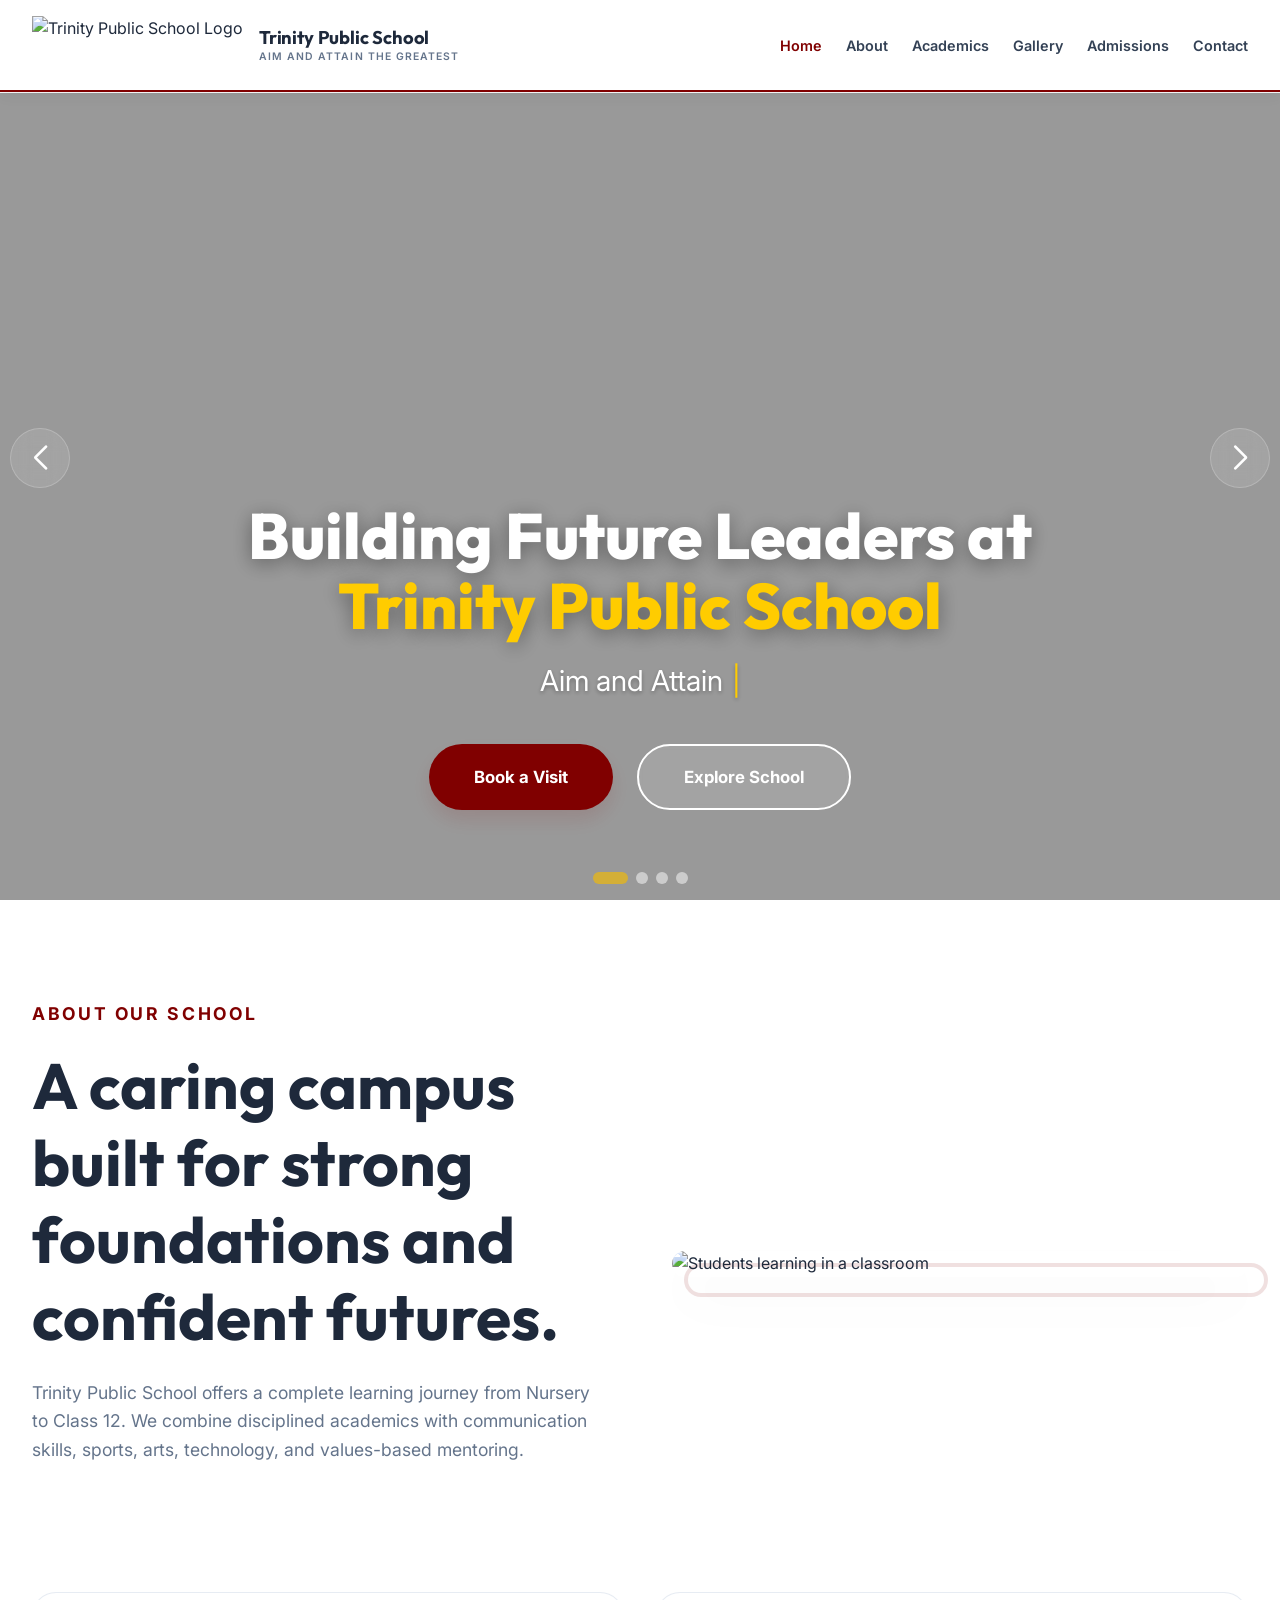
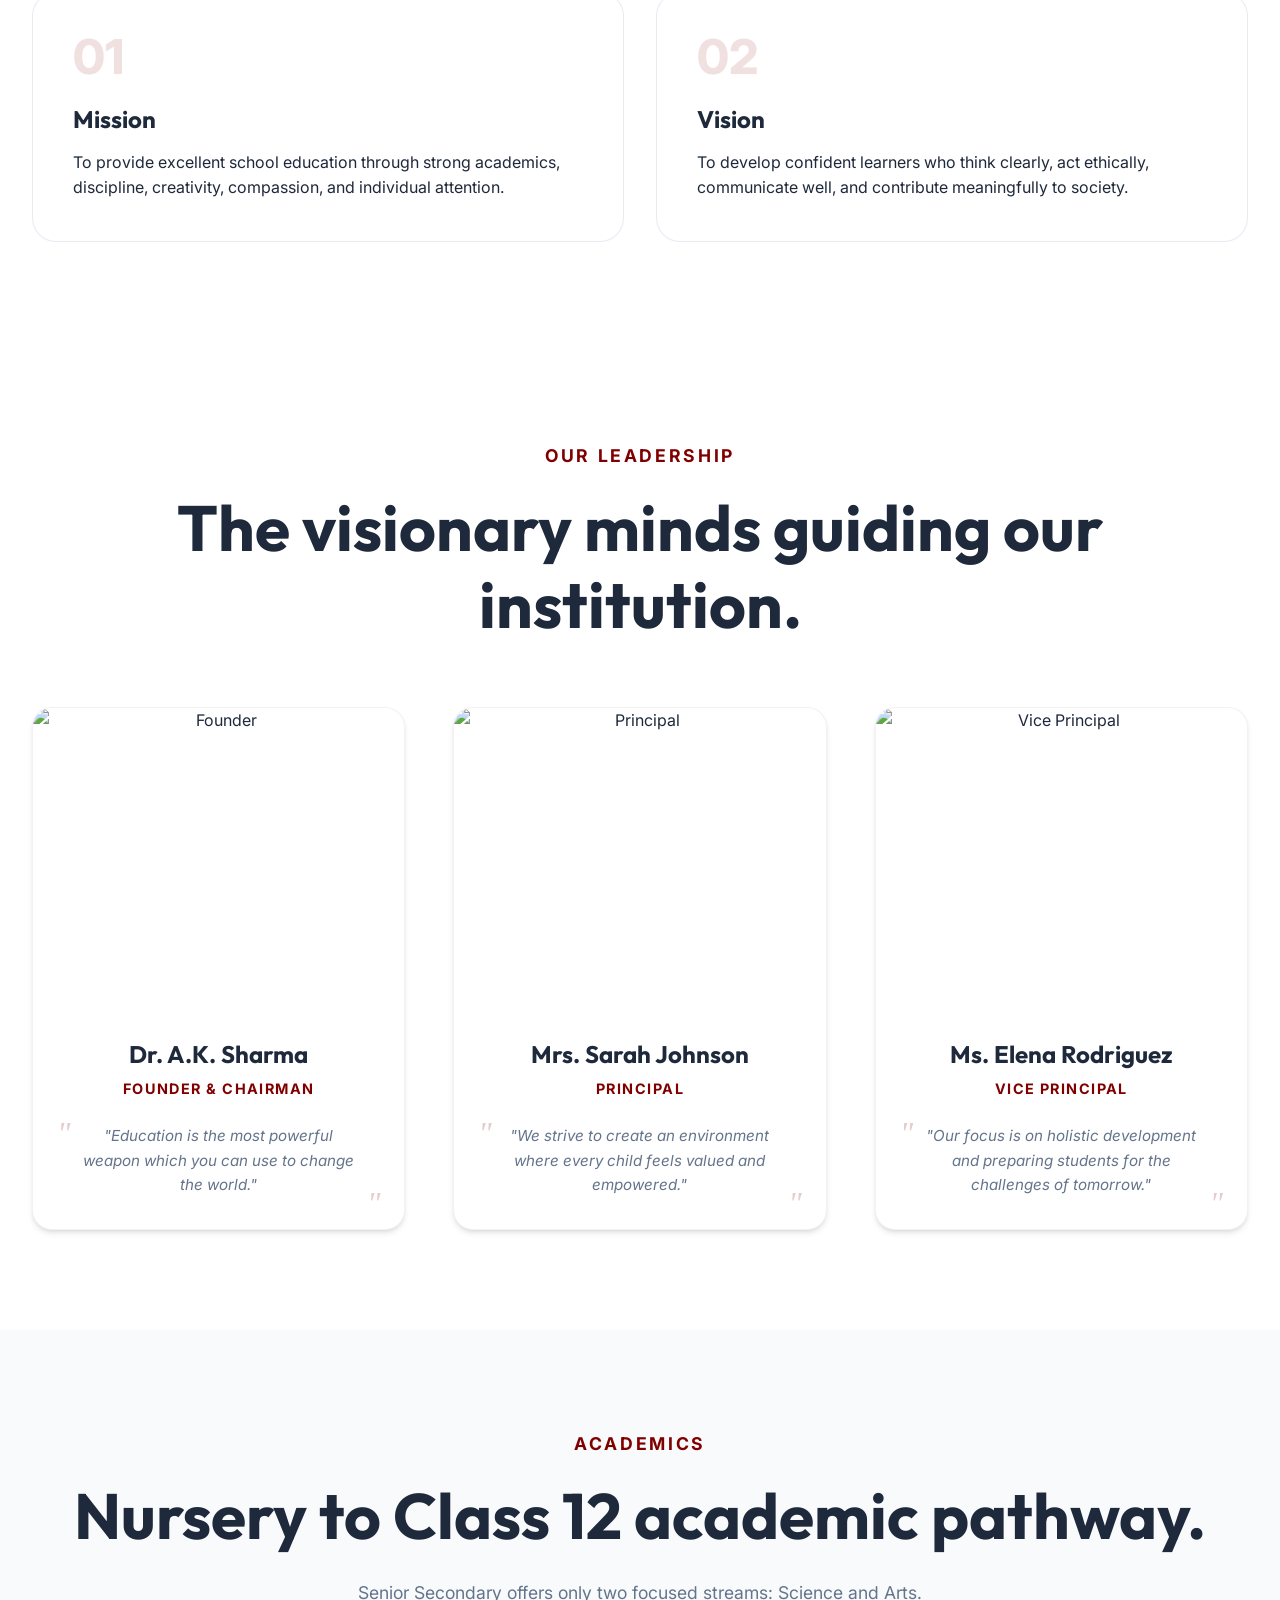
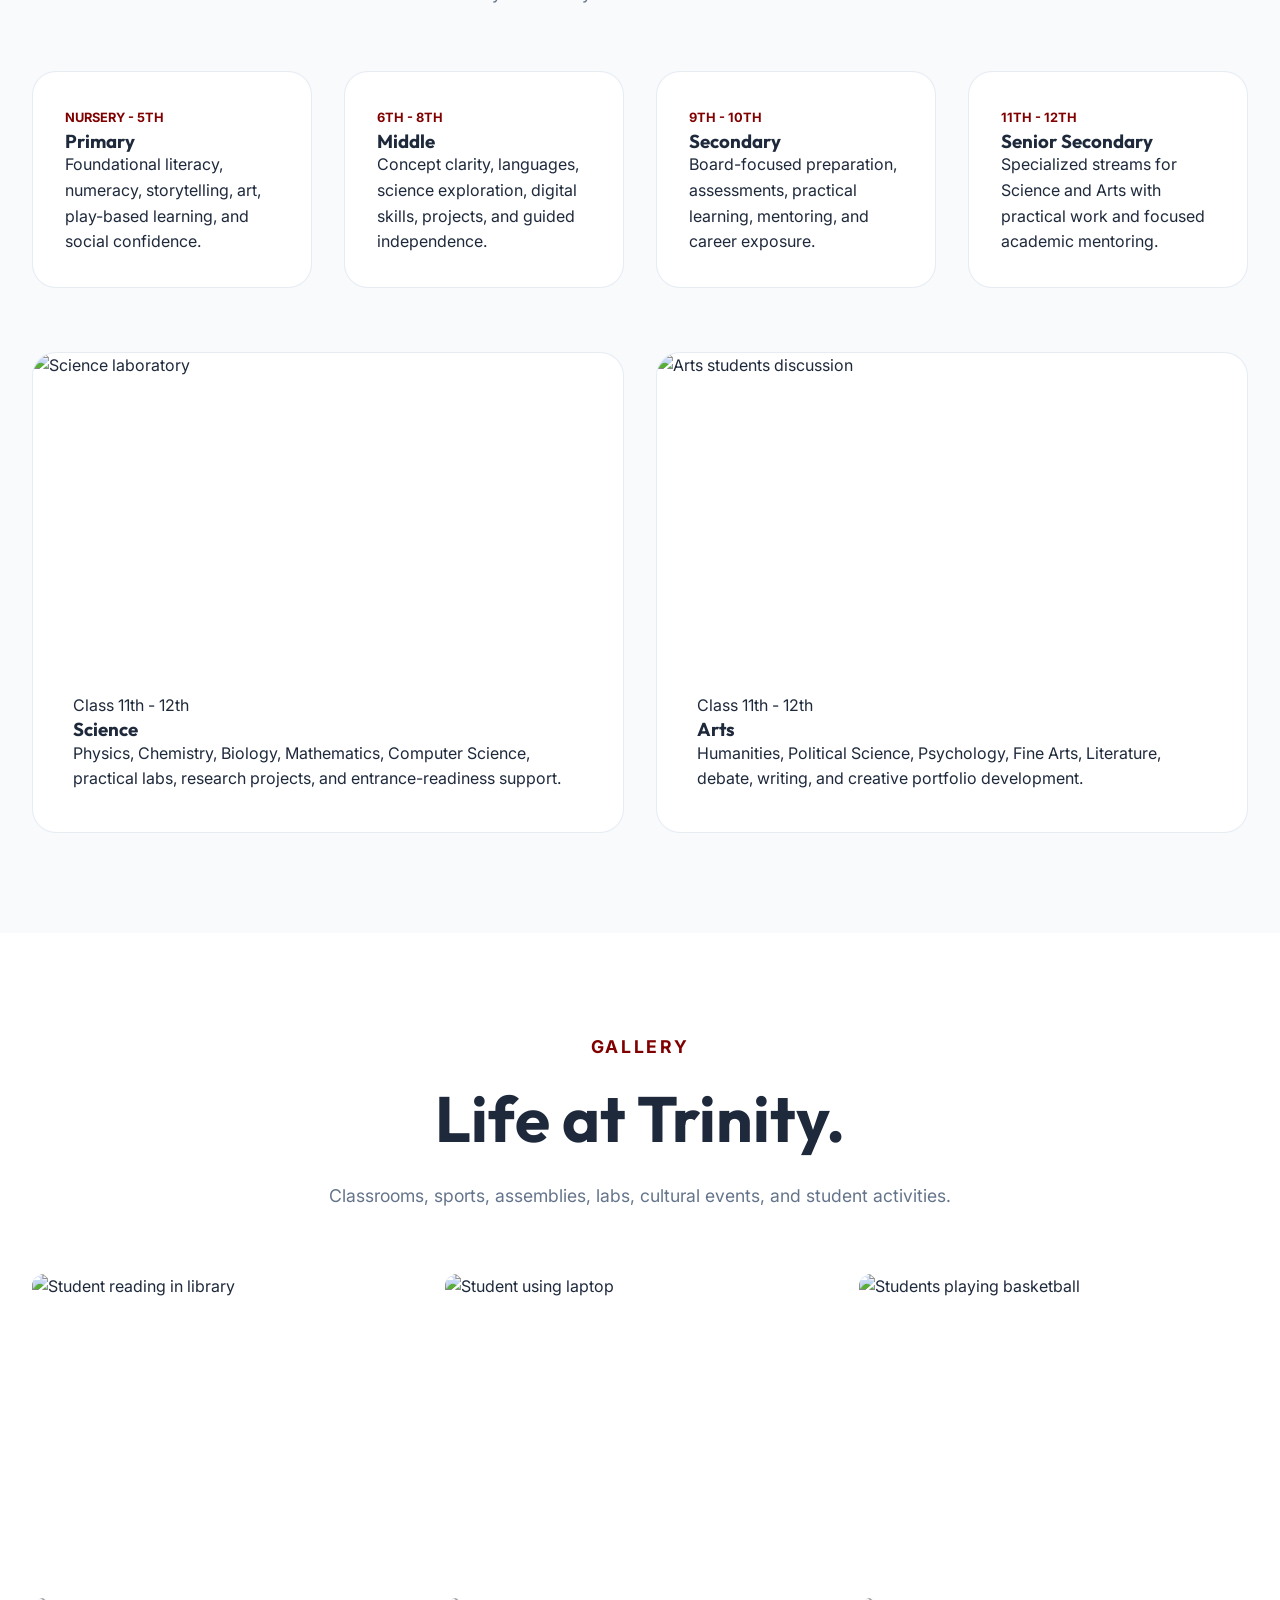
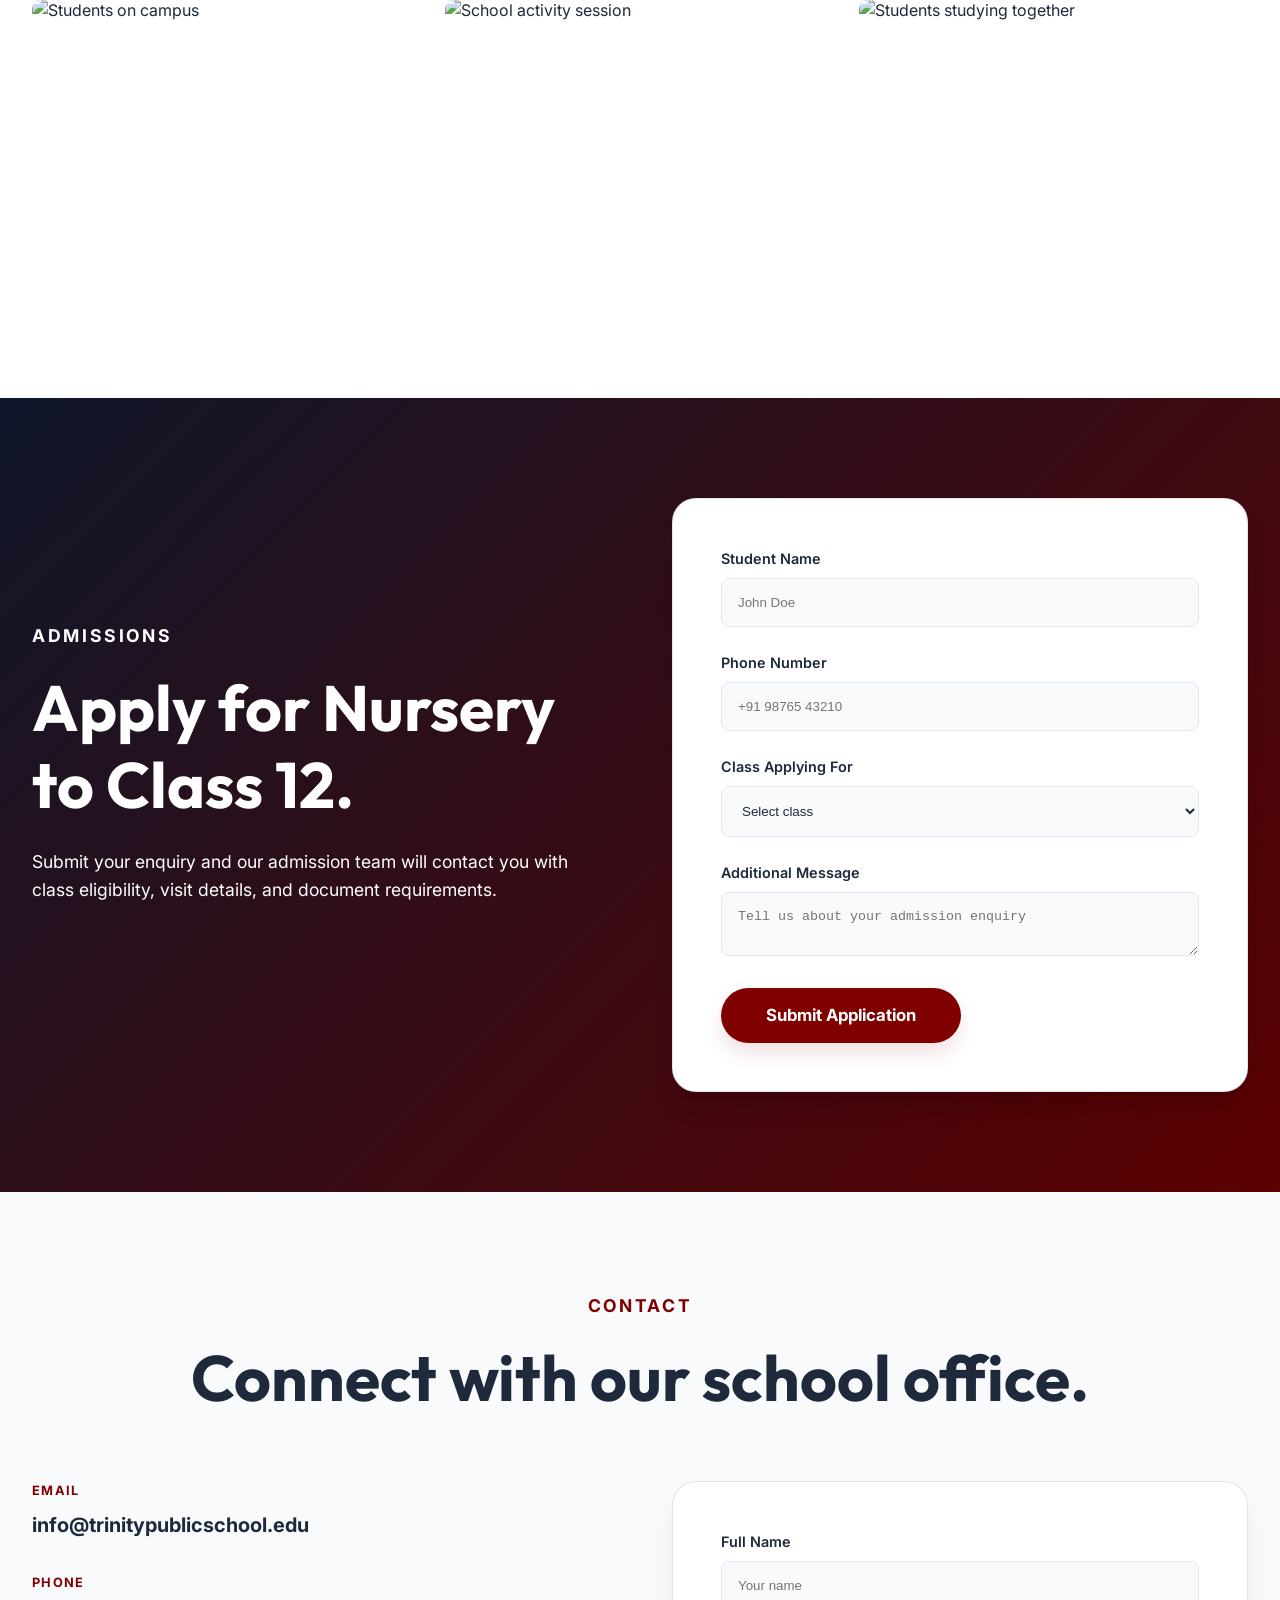
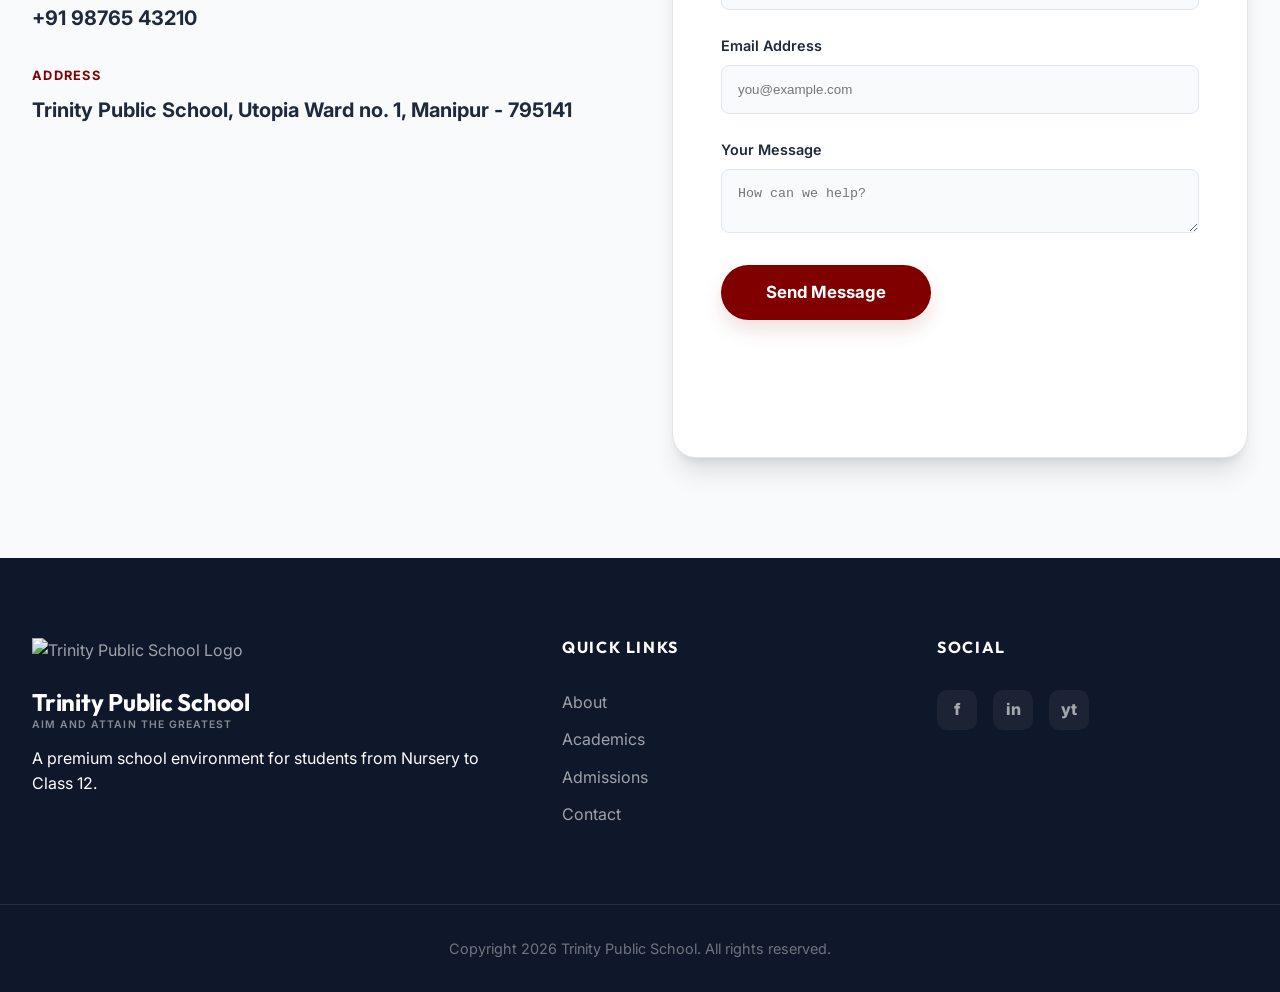
==== index.html @ 497b516a "Add files via upload" ====
<!DOCTYPE html>
<html lang="en">

<head>
  <meta charset="UTF-8" />
  <meta name="viewport" content="width=device-width, initial-scale=1.0" />
  <title>Trinity Public School | Aim and Attain The Greatest </title>
  <meta name="description"
    content="Trinity Public School offers classes from Nursery to Class 12 with Science and Arts streams." />
  <link rel="preconnect" href="https://fonts.googleapis.com" />
  <link rel="preconnect" href="https://fonts.gstatic.com" crossorigin />
  <link
    href="https://fonts.googleapis.com/css2?family=Outfit:wght@300;400;500;600;700;800;900&family=Inter:wght@300;400;500;600;700&display=swap"
    rel="stylesheet" />
  <link rel="stylesheet" href="https://cdn.jsdelivr.net/npm/swiper@11/swiper-bundle.min.css" />
  <link rel="stylesheet" href="style.css" />
</head>

<body>
  <!-- Header -->
  <header class="site-header" id="siteHeader">
    <div class="container header-flex-layout">
      <a class="brand left-aligned-brand" href="#home" aria-label="Trinity Public School home">
        <img src="images/logo.png" alt="Trinity Public School Logo" class="brand-img" />
        <div class="brand-text">
          <strong>Trinity Public School</strong>
          <small>Aim and Attain The Greatest</small>
        </div>
      </a>

      <nav class="nav-menu" id="navMenu" aria-label="Main navigation">
        <a href="#home">Home</a>
        <a href="#about">About</a>
        <a href="#academics">Academics</a>
        <a href="#gallery">Gallery</a>
        <a href="#admissions">Admissions</a>
        <a href="#contact">Contact</a>
      </nav>
      <button class="menu-toggle" id="menuToggle" type="button" aria-label="Open menu" aria-expanded="false">
        <span></span>
        <span></span>
        <span></span>
      </button>
    </div>
  </header>

  <main>
    <!-- Hero Slider -->
    <section class="hero-slider swiper" id="home">
      <div class="swiper-wrapper">
        <!-- Slide 1 -->
        <div class="swiper-slide hero-slide">
          <div class="hero-image-overlay" style="background-image: url('images/slide1.jpg');"></div>
          <div class="container hero-grid">
            <div class="hero-content">
              <h1>Building Future Leaders at<br> <span class="text-accent">Trinity Public School</span></h1>
              <p class="hero-subtitle"><span class="typing-text">Aim and Attain the Greatest</span></p>
              <div class="hero-buttons">
                <a class="btn btn-primary rounded-full" href="#admissions">Book a Visit</a>
                <a class="btn btn-secondary rounded-full" href="#about">Explore School</a>
              </div>
            </div>
          </div>
        </div>

        <!-- Slide 2 -->
        <div class="swiper-slide hero-slide">
          <div class="hero-image-overlay" style="background-image: url('images/slide2.jpg');"></div>
          <div class="container hero-grid">
            <div class="hero-content"></div>
          </div>
        </div>

        <!-- Slide 3 -->
        <div class="swiper-slide hero-slide">
          <div class="hero-image-overlay" style="background-image: url('images/slide3.jpg');"></div>
          <div class="container hero-grid">
            <div class="hero-content"></div>
          </div>
        </div>

        <!-- Slide 4 -->
        <div class="swiper-slide hero-slide">
          <div class="hero-image-overlay" style="background-image: url('images/slide4.jpg');"></div>
          <div class="container hero-grid">
            <div class="hero-content"></div>
          </div>
        </div>
      </div>

      <!-- Slider Controls -->
      <div class="swiper-pagination"></div>
      <div class="swiper-button-prev"></div>
      <div class="swiper-button-next"></div>
    </section>


    <!-- About -->
    <section class="section-padding" id="about">
      <div class="container about-grid">
        <div class="section-intro reveal">
          <p class="eyebrow">About Our School</p>
          <h2>A caring campus built for strong foundations and confident futures.</h2>
          <p>
            Trinity Public School offers a complete learning journey from Nursery to Class 12. We combine disciplined
            academics with communication skills, sports, arts, technology, and values-based mentoring.
          </p>
        </div>

        <div class="about-image reveal">
          <img src="https://images.unsplash.com/photo-1509062522246-3755977927d7?auto=format&fit=crop&w=1200&q=85"
            alt="Students learning in a classroom" />
        </div>
      </div>

      <div class="container card-grid two-column">
        <article class="info-card reveal">
          <span class="card-number">01</span>
          <h3>Mission</h3>
          <p>To provide excellent school education through strong academics, discipline, creativity, compassion, and
            individual attention.</p>
        </article>
        <article class="info-card reveal">
          <span class="card-number">02</span>
          <h3>Vision</h3>
          <p>To develop confident learners who think clearly, act ethically, communicate well, and contribute
            meaningfully to society.</p>
        </article>
      </div>

    </section>

    <!-- Leadership Team -->
    <section class="section-padding bg-alt">
      <div class="container">
        <div class="section-intro centered reveal">
          <p class="eyebrow">Our Leadership</p>
          <h2>The visionary minds guiding our institution.</h2>
        </div>

        <div class="leadership-grid">
          <!-- Founder -->
          <div class="leadership-card reveal">
            <div class="member-image">
              <img src="images/founder.png" alt="Founder">
            </div>
            <div class="member-info">
              <h3>Dr. A.K. Sharma</h3>
              <p class="designation">Founder & Chairman</p>
              <p class="quote">"Education is the most powerful weapon which you can use to change the world."</p>
            </div>
          </div>

          <!-- Principal -->
          <div class="leadership-card reveal">
            <div class="member-image">
              <img src="images/principal.png" alt="Principal">
            </div>
            <div class="member-info">
              <h3>Mrs. Sarah Johnson</h3>
              <p class="designation">Principal</p>
              <p class="quote">"We strive to create an environment where every child feels valued and empowered."</p>
            </div>
          </div>

          <!-- Vice Principal -->
          <div class="leadership-card reveal">
            <div class="member-image">
              <img src="images/vice-principal.png" alt="Vice Principal">
            </div>
            <div class="member-info">
              <h3>Ms. Elena Rodriguez</h3>
              <p class="designation">Vice Principal</p>
              <p class="quote">"Our focus is on holistic development and preparing students for the challenges of
                tomorrow."</p>
            </div>
          </div>
        </div>
      </div>
    </section>

    <!-- Academics -->
    <section class="section-padding tinted-section" id="academics">
      <div class="container section-intro centered reveal">
        <p class="eyebrow">Academics</p>
        <h2>Nursery to Class 12 academic pathway.</h2>
        <p>Senior Secondary offers only two focused streams: Science and Arts.</p>
      </div>

      <div class="container card-grid four-column">
        <article class="level-card reveal">
          <span>Nursery - 5th</span>
          <h3>Primary</h3>
          <p>Foundational literacy, numeracy, storytelling, art, play-based learning, and social confidence.</p>
        </article>
        <article class="level-card reveal">
          <span>6th - 8th</span>
          <h3>Middle</h3>
          <p>Concept clarity, languages, science exploration, digital skills, projects, and guided independence.</p>
        </article>
        <article class="level-card reveal">
          <span>9th - 10th</span>
          <h3>Secondary</h3>
          <p>Board-focused preparation, assessments, practical learning, mentoring, and career exposure.</p>
        </article>
        <article class="level-card reveal">
          <span>11th - 12th</span>
          <h3>Senior Secondary</h3>
          <p>Specialized streams for Science and Arts with practical work and focused academic mentoring.</p>
        </article>
      </div>

      <div class="container stream-grid">
        <article class="stream-card reveal">
          <img src="https://images.unsplash.com/photo-1532094349884-543bc11b234d?auto=format&fit=crop&w=900&q=85"
            alt="Science laboratory" />
          <div>
            <span>Class 11th - 12th</span>
            <h3>Science</h3>
            <p>Physics, Chemistry, Biology, Mathematics, Computer Science, practical labs, research projects, and
              entrance-readiness support.</p>
          </div>
        </article>

        <article class="stream-card reveal">
          <img src="https://images.unsplash.com/photo-1492538368677-f6e0afe31dcc?auto=format&fit=crop&w=900&q=85"
            alt="Arts students discussion" />
          <div>
            <span>Class 11th - 12th</span>
            <h3>Arts</h3>
            <p>Humanities, Political Science, Psychology, Fine Arts, Literature, debate, writing, and creative portfolio
              development.</p>
          </div>
        </article>
      </div>
    </section>

    <!-- Gallery -->
    <section class="section-padding" id="gallery">
      <div class="container section-intro centered reveal">
        <p class="eyebrow">Gallery</p>
        <h2>Life at Trinity.</h2>
        <p>Classrooms, sports, assemblies, labs, cultural events, and student activities.</p>
      </div>

      <div class="container gallery-grid">
        <img src="https://images.unsplash.com/photo-1544717305-2782549b5136?auto=format&fit=crop&w=900&q=85"
          alt="Student reading in library" />
        <img src="https://images.unsplash.com/photo-1516321318423-f06f85e504b3?auto=format&fit=crop&w=900&q=85"
          alt="Student using laptop" />
        <img src="https://images.unsplash.com/photo-1546519638-68e109498ffc?auto=format&fit=crop&w=900&q=85"
          alt="Students playing basketball" />
        <img src="https://images.unsplash.com/photo-1517486808906-6ca8b3f04846?auto=format&fit=crop&w=900&q=85"
          alt="Students on campus" />
        <img src="https://images.unsplash.com/photo-1503676260728-1c00da094a0b?auto=format&fit=crop&w=900&q=85"
          alt="School activity session" />
        <img src="https://images.unsplash.com/photo-1571260899304-425eee4c7efc?auto=format&fit=crop&w=900&q=85"
          alt="Students studying together" />
      </div>
    </section>

    <!-- Admissions -->
    <section class="section-padding admission-section" id="admissions">
      <div class="container admission-grid">
        <div class="section-intro reveal">
          <p class="eyebrow light">Admissions</p>
          <h2>Apply for Nursery to Class 12.</h2>
          <p>Submit your enquiry and our admission team will contact you with class eligibility, visit details, and
            document requirements.</p>
        </div>

        <form class="form-card reveal" id="admissionForm">
          <label>
            <span>Student Name</span>
            <input type="text" name="name" placeholder="John Doe" required />
          </label>
          <label>
            <span>Phone Number</span>
            <input type="tel" name="phone" placeholder="+91 98765 43210" required />
          </label>
          <label>
            <span>Class Applying For</span>
            <select name="class" required>
              <option value="">Select class</option>
              <option>Nursery</option>
              <option>Primary: 1st - 5th</option>
              <option>Middle: 6th - 8th</option>
              <option>Secondary: 9th - 10th</option>
              <option>Senior Secondary: 11th - 12th Science</option>
              <option>Senior Secondary: 11th - 12th Arts</option>
            </select>
          </label>
          <label>
            <span>Additional Message</span>
            <textarea name="message" placeholder="Tell us about your admission enquiry"></textarea>
          </label>
          <button class="btn btn-primary" type="submit">Submit Application</button>
          <p class="form-message" id="admissionMessage" aria-live="polite"></p>
        </form>
      </div>
    </section>


    <!-- Contact -->
    <section class="section-padding tinted-section" id="contact">
      <div class="container section-intro centered reveal">
        <p class="eyebrow">Contact</p>
        <h2>Connect with our school office.</h2>
      </div>

      <div class="container contact-grid">
        <div class="contact-details reveal">
          <article>
            <span>Email</span>
            <strong>info@trinitypublicschool.edu</strong>
          </article>
          <article>
            <span>Phone</span>
            <strong>+91 98765 43210</strong>
          </article>
          <article>
            <span>Address</span>
            <strong>Trinity Public School, Utopia Ward no. 1, Manipur - 795141</strong>
          </article>
          <iframe title="Trinity Public School location"
            src="https://www.google.com/maps?q=Trinity%20Public%20School,%20Utopia%20Ward%20no.%201,%20Manipur%20795141&output=embed"
            loading="lazy" referrerpolicy="no-referrer-when-downgrade"></iframe>
        </div>

        <form class="form-card reveal" id="contactForm">
          <label>
            <span>Full Name</span>
            <input type="text" name="name" placeholder="Your name" required />
          </label>
          <label>
            <span>Email Address</span>
            <input type="email" name="email" placeholder="you@example.com" required />
          </label>
          <label>
            <span>Your Message</span>
            <textarea name="message" placeholder="How can we help?" required></textarea>
          </label>
          <button class="btn btn-primary" type="submit">Send Message</button>
          <p class="form-message" id="contactMessage" aria-live="polite"></p>
        </form>
      </div>
    </section>
  </main>

  <!-- Footer -->
  <footer class="site-footer">
    <div class="container footer-grid">
      <div>
        <a class="brand footer-brand" href="#home">
          <img src="images/logo.png" alt="Trinity Public School Logo" class="brand-img" />
          <div class="brand-text">
            <strong>Trinity Public School</strong>
            <small>Aim and Attain The Greatest</small>
          </div>
        </a>
        <p>A premium school environment for students from Nursery to Class 12.</p>
      </div>

      <div>
        <h3>Quick Links</h3>
        <a href="#about">About</a>
        <a href="#academics">Academics</a>
        <a href="#admissions">Admissions</a>
        <a href="#contact">Contact</a>
      </div>

      <div>
        <h3>Social</h3>
        <div class="social-links">
          <a href="#" aria-label="Facebook">f</a>
          <a href="#" aria-label="Instagram">in</a>
          <a href="#" aria-label="YouTube">yt</a>
        </div>
      </div>
    </div>
    <p class="copyright">Copyright 2026 Trinity Public School. All rights reserved.</p>
  </footer>

  <script src="https://cdn.jsdelivr.net/npm/swiper@11/swiper-bundle.min.js"></script>
  <script src="script.js"></script>
</body>

</html>
---- style.css ----
/* =========================================================
   Trinity Public School - Premium UI Overhaul
   ========================================================= */

:root {
  /* Color Palette - Modern & Sophisticated */
  --primary: #800000;
  --primary-dark: #5c0000;
  --primary-glow: rgba(128, 0, 0, 0.12);
  --accent: #d4af37;
  --accent-light: #f1c40f;

  --text-main: #1e293b;
  --text-muted: #64748b;
  --text-light: #94a3b8;

  --bg-main: #ffffff;
  --bg-alt: #f8fafc;
  --bg-dark: #0f172a;
  --bg-card: #ffffff;

  --border: rgba(226, 232, 240, 0.8);
  --glass: rgba(255, 255, 255, 0.7);
  --glass-border: rgba(255, 255, 255, 0.2);

  --shadow-sm: 0 1px 2px 0 rgb(0 0 0 / 0.05);
  --shadow: 0 4px 6px -1px rgb(0 0 0 / 0.1), 0 2px 4px -2px rgb(0 0 0 / 0.1);
  --shadow-lg: 0 20px 25px -5px rgb(0 0 0 / 0.1), 0 8px 10px -6px rgb(0 0 0 / 0.1);
  --shadow-xl: 0 25px 50px -12px rgb(0 0 0 / 0.25);

  --radius-sm: 0.5rem;
  --radius-md: 0.75rem;
  --radius-lg: 1.5rem;
  --radius-full: 9999px;

  --font-heading: 'Outfit', sans-serif;
  --font-body: 'Inter', sans-serif;

  --transition: all 0.3s cubic-bezier(0.4, 0, 0.2, 1);
}

/* Base Reset */
* {
  box-sizing: border-box;
  margin: 0;
  padding: 0;
}

html {
  scroll-behavior: smooth;
  font-size: 16px;
}

body {
  background: var(--bg-main);
  color: var(--text-main);
  font-family: var(--font-body);
  line-height: 1.6;
  overflow-x: hidden;
  transition: background 0.5s ease;
}

h1,
h2,
h3,
h4,
.brand strong {
  font-family: var(--font-heading);
  font-weight: 700;
  line-height: 1.2;
}

img {
  display: block;
  max-width: 100%;
  height: auto;
}

a {
  color: inherit;
  text-decoration: none;
  transition: var(--transition);
}

button {
  font-family: inherit;
}

.container {
  max-width: 1280px;
  margin: 0 auto;
  padding: 0 2rem;
}

.section-padding {
  padding: 100px 0;
}

.reveal {
  opacity: 0;
  transform: translateY(30px);
  transition: opacity 0.8s ease-out, transform 0.8s ease-out;
}

.reveal.visible {
  opacity: 1;
  transform: translateY(0);
}

/* Header & Navigation */
.site-header {
  position: fixed;
  top: 0;
  left: 0;
  right: 0;
  z-index: 1000;
  padding: 1rem 0;
  background: white;
  /* Permanent white background like in the image */
  border-bottom: 1px solid rgba(0, 0, 0, 0.05);
  box-shadow: 0 2px 15px rgba(0, 0, 0, 0.05);
  transition: var(--transition);
}

.header-flex-layout {
  display: flex;
  justify-content: space-between;
  align-items: center;
}

.brand {
  display: flex;
  flex-direction: row;
  /* Side by side */
  align-items: center;
  text-align: left;
  gap: 1rem;
}

.brand-text {
  display: flex;
  flex-direction: column;
  align-items: flex-start;
}

.brand-img {
  height: 60px;
  /* Increased height for better visibility of the detailed logo */
  width: auto;
  object-fit: contain;
}

.brand strong {
  font-size: 1.15rem;
  letter-spacing: -0.01em;
  color: var(--text-main);
}

.brand small {
  font-size: 0.65rem;
  color: var(--text-muted);
  text-transform: uppercase;
  letter-spacing: 0.1em;
  font-weight: 600;
}

.header-right {
  display: flex;
  justify-content: flex-end;
  align-items: center;
}

.nav-menu {
  display: flex;
  gap: 1.5rem;
}

.nav-menu a {
  font-weight: 600;
  font-size: 0.9rem;
  color: #334155;
  /* Dark gray links as in the image */
  padding: 0.5rem 0;
  transition: var(--transition);
}

.nav-menu a:hover,
.nav-menu a.active {
  color: var(--primary);
}

.nav-menu a::after {
  content: '';
  position: absolute;
  bottom: 0;
  left: 0;
  width: 0;
  height: 2px;
  background: var(--primary);
  transition: var(--transition);
}

.nav-menu a:hover::after,
.nav-menu a.active::after {
  width: 100%;
}

.header-actions {
  display: flex;
  align-items: center;
  gap: 1rem;
}

.menu-toggle {
  display: none;
  flex-direction: column;
  gap: 5px;
  background: none;
  border: none;
  cursor: pointer;
  padding: 5px;
}

.menu-toggle span {
  display: block;
  width: 25px;
  height: 2px;
  background: var(--text-main);
  transition: var(--transition);
}

/* Hero Slider Section */
.hero-slider {
  height: 100vh;
  width: 100%;
  position: relative;
  overflow: hidden;
}

.hero-slide {
  position: relative;
  display: flex;
  align-items: flex-end;
  /* Move content lower */
  justify-content: center;
  padding-bottom: 10vh;
  /* Adjust as needed to place it perfectly */
}

.hero-image-overlay {
  position: absolute;
  inset: 0;
  background-size: cover;
  background-position: center;
  background-repeat: no-repeat;
  transition: transform 8s ease-out;
  z-index: -1;
}

.swiper-slide-active .hero-image-overlay {
  transform: scale(1.1);
}

.hero-image-overlay::before {
  content: '';
  position: absolute;
  inset: 0;
  background: rgba(0, 0, 0, 0.4);
  /* Darker overlay for better contrast as in image */
}

.hero-grid {
  position: relative;
  z-index: 10;
  text-align: center;
  color: white;
}

.hero-content {
  max-width: 900px;
  margin: 0 auto;
  opacity: 0;
  transform: translateY(40px);
  transition: all 0.8s cubic-bezier(0.4, 0, 0.2, 1);
  transition-delay: 0.3s;
  user-select: text !important;
  /* Force text selection */
  -webkit-user-select: text !important;
}

.swiper-slide-active .hero-content {
  opacity: 1;
  transform: translateY(0);
}

.hero-content .eyebrow {
  display: inline-block;
  background: var(--primary);
  color: white;
  padding: 0.6rem 1.5rem;
  border-radius: var(--radius-full);
  font-weight: 700;
  font-size: 0.9rem;
  margin-bottom: 2rem;
  text-transform: uppercase;
  letter-spacing: 0.1em;
  box-shadow: 0 4px 15px rgba(128, 0, 0, 0.3);
}

.hero-content h1 {
  font-size: clamp(2.5rem, 5vw, 4rem);
  /* Matching the new bigger H2 size */
  margin-bottom: 1rem;
  color: white;
  -webkit-text-fill-color: white;
  text-shadow: 0 4px 20px rgba(0, 0, 0, 0.4);
  line-height: 1.1;
  font-weight: 800;
}

.text-accent {
  color: #ffcc00;
  /* Vibrant gold/yellow like in the image */
  -webkit-text-fill-color: #ffcc00;
}

.hero-subtitle {
  font-size: 1.8rem;
  font-weight: 400;
  color: white;
  margin-bottom: 2.5rem;
  text-shadow: 0 2px 4px rgba(0, 0, 0, 0.3);
  display: flex;
  justify-content: center;
  align-items: center;
  gap: 0.5rem;
}

.typing-text::after {
  content: '|';
  animation: blink 0.8s infinite;
  margin-left: 2px;
  color: #ffcc00;
}

@keyframes blink {

  0%,
  100% {
    opacity: 1;
  }

  50% {
    opacity: 0;
  }
}

.hero-buttons {
  display: flex;
  gap: 1.5rem;
  justify-content: center;
  margin-top: 1rem;
}

.btn {
  padding: 1.1rem 2.8rem;
  border-radius: 50px;
  /* Fully rounded like the image */
  font-weight: 700;
  font-size: 1.05rem;
  cursor: pointer;
  display: inline-flex;
  align-items: center;
  justify-content: center;
  transition: var(--transition);
  text-decoration: none;
}

.btn-primary {
  background: var(--primary);
  /* Back to maroon */
  color: white !important;
  border: none;
  box-shadow: 0 10px 20px var(--primary-glow);
}

.btn-primary:hover {
  background: var(--primary-dark);
  transform: translateY(-3px);
  box-shadow: 0 15px 30px var(--primary-glow);
}

.btn-secondary {
  background: rgba(255, 255, 255, 0.1);
  color: white !important;
  border: 2px solid white;
  backdrop-filter: blur(5px);
}

.btn-secondary:hover {
  background: white;
  color: #000 !important;
}

/* Swiper Navigation & Pagination */
.swiper-button-next,
.swiper-button-prev {
  color: white;
  background: rgba(255, 255, 255, 0.1);
  backdrop-filter: blur(10px);
  width: 60px;
  height: 60px;
  border-radius: 50%;
  border: 1px solid rgba(255, 255, 255, 0.2);
  transition: var(--transition);
}

.swiper-button-next:after,
.swiper-button-prev:after {
  font-size: 1.5rem;
  font-weight: bold;
}

.swiper-button-next:hover,
.swiper-button-prev:hover {
  background: var(--primary);
  border-color: var(--primary);
  transform: scale(1.1);
}

.swiper-pagination-bullet {
  width: 12px;
  height: 12px;
  background: rgba(255, 255, 255, 0.5);
  opacity: 1;
  transition: var(--transition);
}

.swiper-pagination-bullet-active {
  background: var(--accent);
  width: 35px;
  border-radius: 6px;
}

@media (max-width: 768px) {

  .swiper-button-next,
  .swiper-button-prev {
    display: none;
  }
}

/* Stats Section */
.stats-section {
  position: relative;
  z-index: 2;
  margin-top: -80px;
}

.stats-grid {
  display: grid;
  grid-template-columns: repeat(4, 1fr);
  gap: 1.5rem;
  background: var(--bg-card);
  padding: 1.5rem;
  border-radius: var(--radius-lg);
  box-shadow: var(--shadow-lg);
  border: 1px solid var(--border);
}

.stat-card {
  text-align: center;
  padding: 2rem;
  border-radius: var(--radius-md);
  transition: var(--transition);
}

.stat-card:hover {
  background: var(--bg-alt);
  transform: translateY(-5px);
}

.stat-card strong {
  display: block;
  font-size: 2.5rem;
  color: var(--primary);
  margin-bottom: 0.5rem;
}

.stat-card span {
  font-size: 0.85rem;
  font-weight: 700;
  color: var(--text-light);
  text-transform: uppercase;
  letter-spacing: 0.1em;
}

/* Common Section Components */
.section-intro {
  margin-bottom: 4rem;
}

.section-intro .eyebrow {
  color: var(--primary);
  font-weight: 700;
  font-size: 1.1rem;
  /* Bigger eyebrow */
  text-transform: uppercase;
  letter-spacing: 0.15em;
  margin-bottom: 1.25rem;
  display: block;
}

.section-intro h2 {
  font-size: clamp(2.5rem, 5vw, 4rem);
  /* Bigger headings */
  color: var(--text-main);
  margin-bottom: 1.5rem;
}

.section-intro p {
  font-size: 1.1rem;
  color: var(--text-muted);
  max-width: 700px;
}

.centered {
  text-align: center;
}

.centered p {
  margin-left: auto;
  margin-right: auto;
}

/* Leadership Section */
.leadership-grid {
  display: grid;
  grid-template-columns: repeat(3, 1fr);
  gap: 3rem;
  margin-top: 4rem;
}

.leadership-card {
  background: white;
  border-radius: 20px;
  overflow: hidden;
  box-shadow: var(--shadow);
  text-align: center;
  transition: var(--transition);
  border: 1px solid rgba(0, 0, 0, 0.05);
}

.leadership-card:hover {
  transform: translateY(-10px);
  box-shadow: 0 20px 40px rgba(0, 0, 0, 0.1);
}

.member-image {
  width: 100%;
  height: 300px;
  overflow: hidden;
  position: relative;
}

.member-image img {
  width: 100%;
  height: 100%;
  object-fit: cover;
  transition: var(--transition);
}

.leadership-card:hover .member-image img {
  transform: scale(1.05);
}

.member-info {
  padding: 2rem;
}

.member-info h3 {
  font-size: 1.5rem;
  color: var(--text-main);
  margin-bottom: 0.5rem;
}

.designation {
  color: var(--primary);
  font-weight: 700;
  font-size: 0.9rem;
  text-transform: uppercase;
  letter-spacing: 0.1em;
  margin-bottom: 1.5rem;
}

.quote {
  font-style: italic;
  color: var(--text-muted);
  font-size: 0.95rem;
  line-height: 1.6;
  position: relative;
  padding: 0 1rem;
}

.quote::before,
.quote::after {
  content: '"';
  font-family: serif;
  font-size: 2rem;
  color: var(--primary);
  opacity: 0.2;
  position: absolute;
}

.quote::before {
  top: -1rem;
  left: -0.5rem;
}

.quote::after {
  bottom: -2rem;
  right: -0.5rem;
}

@media (max-width: 992px) {
  .leadership-grid {
    grid-template-columns: repeat(2, 1fr);
    gap: 2rem;
  }
}

@media (max-width: 768px) {
  .leadership-grid {
    grid-template-columns: 1fr;
  }
}

/* About Section */
.about-grid {
  display: grid;
  grid-template-columns: 1fr 1fr;
  gap: 4rem;
  align-items: center;
}

.about-image {
  position: relative;
}

.about-image img {
  border-radius: var(--radius-lg);
  box-shadow: var(--shadow-xl);
}

.about-image::after {
  content: '';
  position: absolute;
  bottom: -20px;
  right: -20px;
  width: 100%;
  height: 100%;
  border: 4px solid var(--primary-glow);
  border-radius: var(--radius-lg);
  z-index: -1;
}

.card-grid {
  display: grid;
  gap: 2rem;
  margin-top: 4rem;
}

.two-column {
  grid-template-columns: repeat(2, 1fr);
}

.three-column {
  grid-template-columns: repeat(3, 1fr);
}

.four-column {
  grid-template-columns: repeat(4, 1fr);
}

.info-card {
  background: var(--bg-card);
  padding: 2.5rem;
  border-radius: var(--radius-lg);
  border: 1px solid var(--border);
  transition: var(--transition);
}

.info-card:hover {
  transform: translateY(-10px);
  border-color: var(--primary);
  box-shadow: var(--shadow-lg);
}

.card-number {
  font-size: 3rem;
  font-weight: 800;
  color: var(--primary-glow);
  line-height: 1;
  margin-bottom: 1.5rem;
  display: block;
}

.info-card h3 {
  font-size: 1.5rem;
  margin-bottom: 1rem;
}

/* Principal Message */
.principal-card {
  margin-top: 6rem;
  background: linear-gradient(135deg, var(--bg-dark), var(--primary-dark));
  padding: 4rem;
  border-radius: var(--radius-lg);
  display: grid;
  grid-template-columns: 200px 1fr;
  gap: 3rem;
  align-items: center;
  color: white;
  position: relative;
  overflow: hidden;
}

.principal-card::before {
  content: '"';
  position: absolute;
  top: 20px;
  right: 40px;
  font-size: 12rem;
  font-family: serif;
  color: rgba(255, 255, 255, 0.05);
  line-height: 1;
}

.principal-card img {
  width: 200px;
  height: 200px;
  border-radius: var(--radius-md);
  object-fit: cover;
  border: 5px solid rgba(255, 255, 255, 0.1);
}

.principal-card blockquote {
  font-size: 1.5rem;
  font-weight: 400;
  font-style: italic;
  margin-bottom: 2rem;
  line-height: 1.4;
}

.principal-card strong {
  display: block;
  font-size: 1.25rem;
  color: var(--accent);
}

/* Academics Section */
.tinted-section {
  background: var(--bg-alt);
}

.level-card {
  background: var(--bg-card);
  padding: 2rem;
  border-radius: var(--radius-lg);
  border: 1px solid var(--border);
  transition: var(--transition);
  height: 100%;
}

.level-card:hover {
  background: var(--primary);
  border-color: var(--primary);
  transform: scale(1.05);
}

.level-card:hover h3,
.level-card:hover p,
.level-card:hover span {
  color: white;
}

.level-card span {
  font-size: 0.8rem;
  font-weight: 700;
  color: var(--primary);
  text-transform: uppercase;
}

.stream-grid {
  display: grid;
  grid-template-columns: 1fr 1fr;
  gap: 2rem;
  margin-top: 4rem;
}

.stream-card {
  background: var(--bg-card);
  border-radius: var(--radius-lg);
  overflow: hidden;
  border: 1px solid var(--border);
  transition: var(--transition);
}

.stream-card img {
  height: 300px;
  width: 100%;
  object-fit: cover;
  transition: var(--transition);
}

.stream-card:hover img {
  transform: scale(1.1);
}

.stream-card div {
  padding: 2.5rem;
}

/* Gallery Grid */
.gallery-grid {
  display: grid;
  grid-template-columns: repeat(3, 1fr);
  gap: 1.5rem;
}

.gallery-grid img {
  width: 100%;
  height: 300px;
  object-fit: cover;
  border-radius: var(--radius-md);
  transition: var(--transition);
  cursor: pointer;
}

.gallery-grid img:hover {
  transform: scale(1.02);
  filter: brightness(0.8);
}

/* Admission Section */
.admission-section {
  background: linear-gradient(135deg, var(--bg-dark) 0%, var(--primary-dark) 100%);
  color: white;
}

.admission-grid {
  display: grid;
  grid-template-columns: 1fr 1fr;
  gap: 4rem;
  align-items: center;
}

.admission-section .section-intro h2,
.admission-section .section-intro p {
  color: white;
}

.form-card {
  background: white;
  padding: 3rem;
  border-radius: var(--radius-lg);
  border: 1px solid rgba(0, 0, 0, 0.1);
  box-shadow: var(--shadow-lg);
}

.form-card label {
  display: block;
  margin-bottom: 1.5rem;
}

.form-card span {
  display: block;
  font-size: 0.9rem;
  font-weight: 600;
  margin-bottom: 0.5rem;
  color: var(--text-main);
  /* Dark color for visibility */
}

.form-card input,
.form-card select,
.form-card textarea {
  width: 100%;
  padding: 1rem;
  background: #f8fafc;
  border: 1px solid #e2e8f0;
  border-radius: var(--radius-sm);
  color: var(--text-main);
  outline: none;
  transition: var(--transition);
}

.form-card input:focus,
.form-card select:focus,
.form-card textarea:focus {
  border-color: var(--primary);
  background: white;
  box-shadow: 0 0 0 4px rgba(128, 0, 0, 0.05);
}

.form-card option {
  background: white;
  color: var(--text-main);
}

/* Notice Board */
.notice-grid {
  display: grid;
  grid-template-columns: 0.8fr 1.2fr;
  gap: 4rem;
}

.notice-list {
  display: flex;
  flex-direction: column;
  gap: 1.5rem;
}

.notice-card {
  background: var(--bg-card);
  padding: 2rem;
  border-radius: var(--radius-md);
  border: 1px solid var(--border);
  display: grid;
  grid-template-columns: 120px 1fr;
  gap: 1.5rem;
  align-items: center;
  transition: var(--transition);
}

.notice-card:hover {
  border-color: var(--primary);
  transform: translateX(10px);
}

.notice-card span {
  font-weight: 700;
  color: var(--primary);
  font-size: 0.85rem;
}

/* Contact Section */
.contact-grid {
  display: grid;
  grid-template-columns: 1fr 1fr;
  gap: 4rem;
}

.contact-details {
  display: flex;
  flex-direction: column;
  gap: 2rem;
}

.contact-details article {
  display: flex;
  flex-direction: column;
  gap: 0.5rem;
}

.contact-details span {
  font-weight: 700;
  text-transform: uppercase;
  color: var(--primary);
  font-size: 0.8rem;
  letter-spacing: 0.1em;
}

.contact-details strong {
  font-size: 1.25rem;
}

.contact-details iframe {
  width: 100%;
  height: 300px;
  border-radius: var(--radius-lg);
  border: none;
  filter: grayscale(0.5);
  transition: var(--transition);
}

.contact-details iframe:hover {
  filter: grayscale(0);
}

/* Footer */
.site-footer {
  background: var(--bg-dark);
  color: white;
  padding: 5rem 0 2rem;
}

.footer-grid {
  display: grid;
  grid-template-columns: 1.5fr 1fr 1fr;
  gap: 4rem;
  margin-bottom: 4rem;
}

.footer-brand {
  margin-bottom: 1.5rem;
  justify-content: flex-start;
}

.footer-brand .brand-img {
  height: 50px;
  /* Slightly smaller for footer */
  margin-right: 1rem;
}

.footer-brand strong {
  color: white;
  font-size: 1.5rem;
}

.footer-brand small {
  color: rgba(255, 255, 255, 0.5);
}

.site-footer h3 {
  font-size: 1rem;
  text-transform: uppercase;
  letter-spacing: 0.1em;
  margin-bottom: 2rem;
  color: white;
}

.site-footer a {
  display: block;
  color: rgba(255, 255, 255, 0.6);
  margin-bottom: 0.75rem;
}

.site-footer a:hover {
  color: var(--primary);
}

.social-links {
  display: flex;
  gap: 1rem;
}

.social-links a {
  width: 40px;
  height: 40px;
  border-radius: 10px;
  background: rgba(255, 255, 255, 0.05);
  display: flex;
  align-items: center;
  justify-content: center;
  font-weight: 800;
  transition: var(--transition);
}

.social-links a:hover {
  background: var(--primary);
  color: white;
  transform: translateY(-5px);
}

.copyright {
  text-align: center;
  padding-top: 2rem;
  border-top: 1px solid rgba(255, 255, 255, 0.1);
  color: rgba(255, 255, 255, 0.4);
  font-size: 0.9rem;
}

/* Mobile Responsiveness */
@media (max-width: 1024px) {

  .hero-grid,
  .about-grid,
  .admission-grid,
  .notice-grid,
  .contact-grid,
  .footer-grid {
    grid-template-columns: 1fr;
    gap: 3rem;
  }

  .stats-grid,
  .four-column {
    grid-template-columns: repeat(2, 1fr);
  }

  .hero-card {
    display: none;
  }

  .hero {
    text-align: center;
  }

  .hero-text {
    margin-left: auto;
    margin-right: auto;
  }

  .hero-buttons {
    justify-content: center;
  }
}

@media (max-width: 768px) {
  .menu-toggle {
    display: flex;
  }

  .nav-menu {
    position: fixed;
    top: 0;
    right: -100%;
    width: 80%;
    height: 100vh;
    background: var(--bg-card);
    flex-direction: column;
    padding: 6rem 2rem;
    transition: 0.5s;
    box-shadow: -10px 0 30px rgba(0, 0, 0, 0.1);
    z-index: 999;
  }

  .nav-menu.open {
    right: 0;
  }

  .stats-grid,
  .two-column,
  .three-column,
  .four-column,
  .gallery-grid,
  .stream-grid {
    grid-template-columns: 1fr;
  }

  .principal-card {
    grid-template-columns: 1fr;
    text-align: center;
    padding: 2rem;
  }

  .principal-card img {
    margin: 0 auto;
  }
}
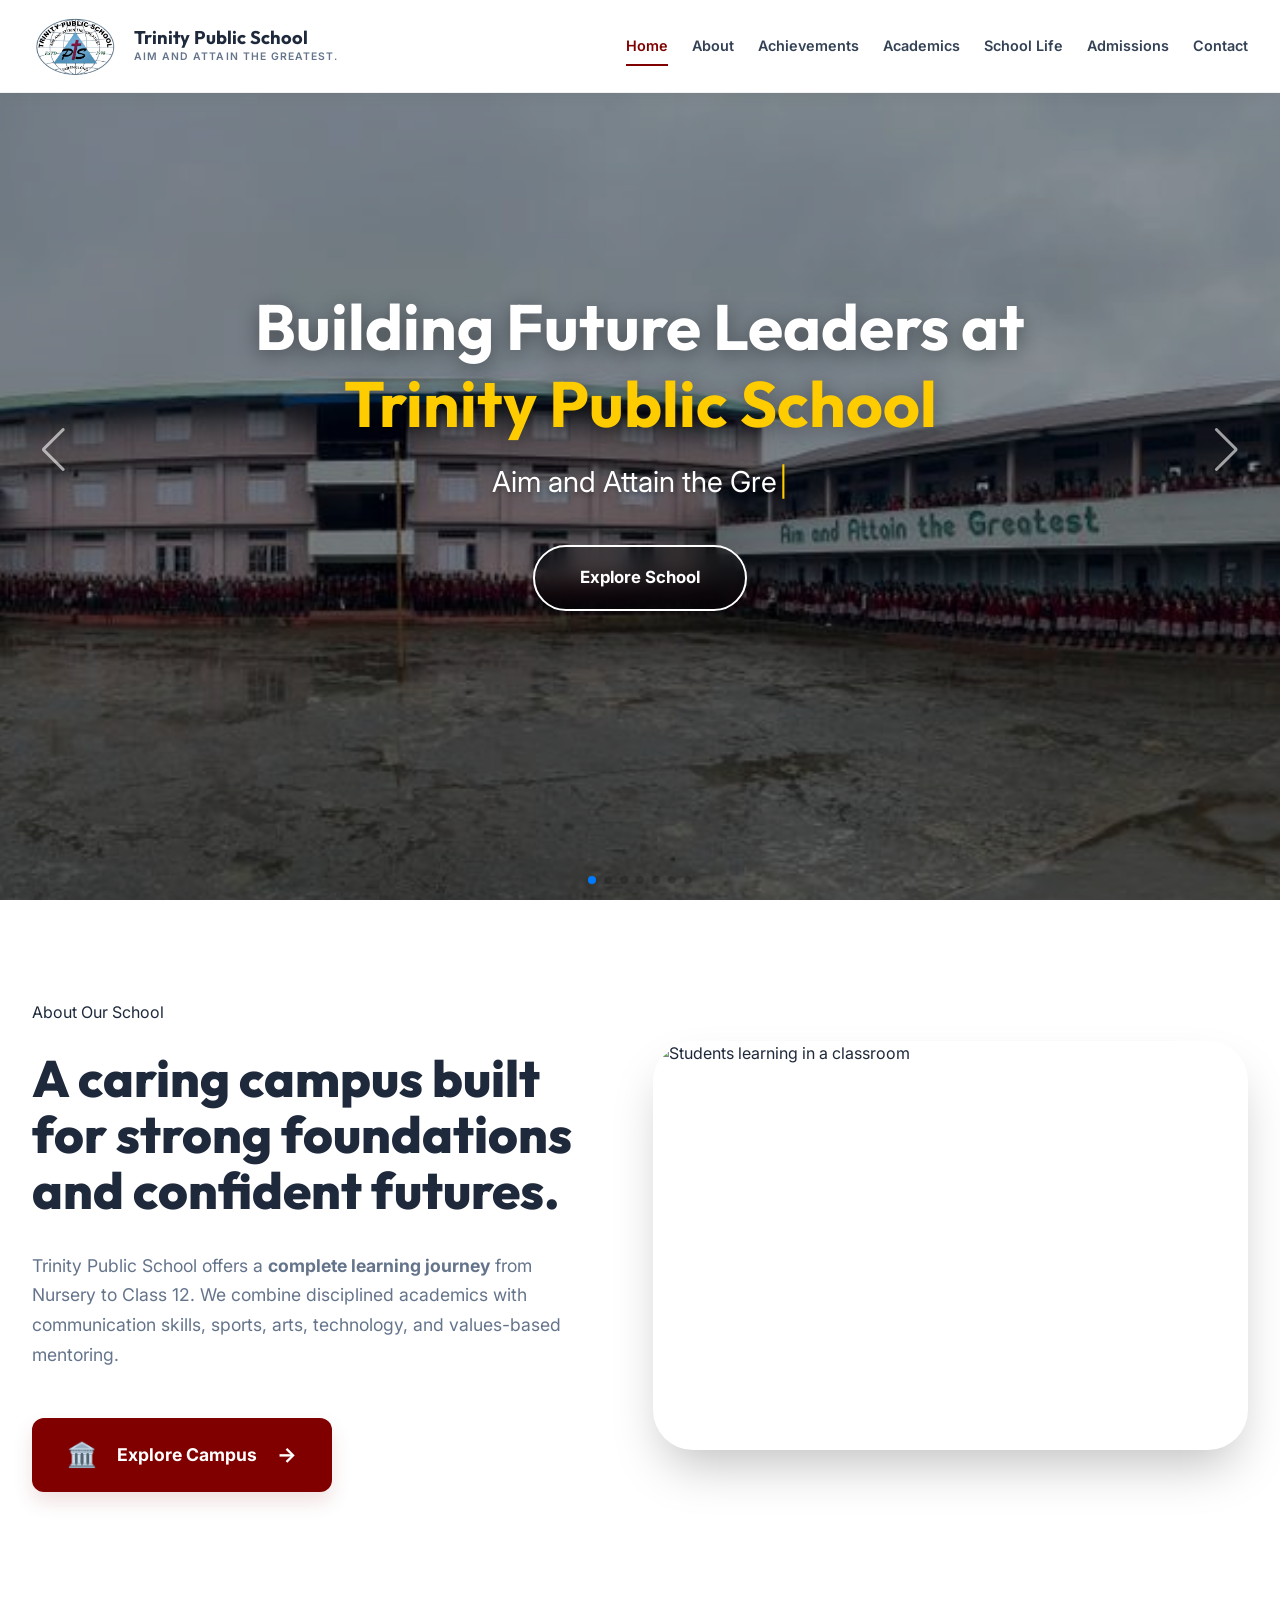
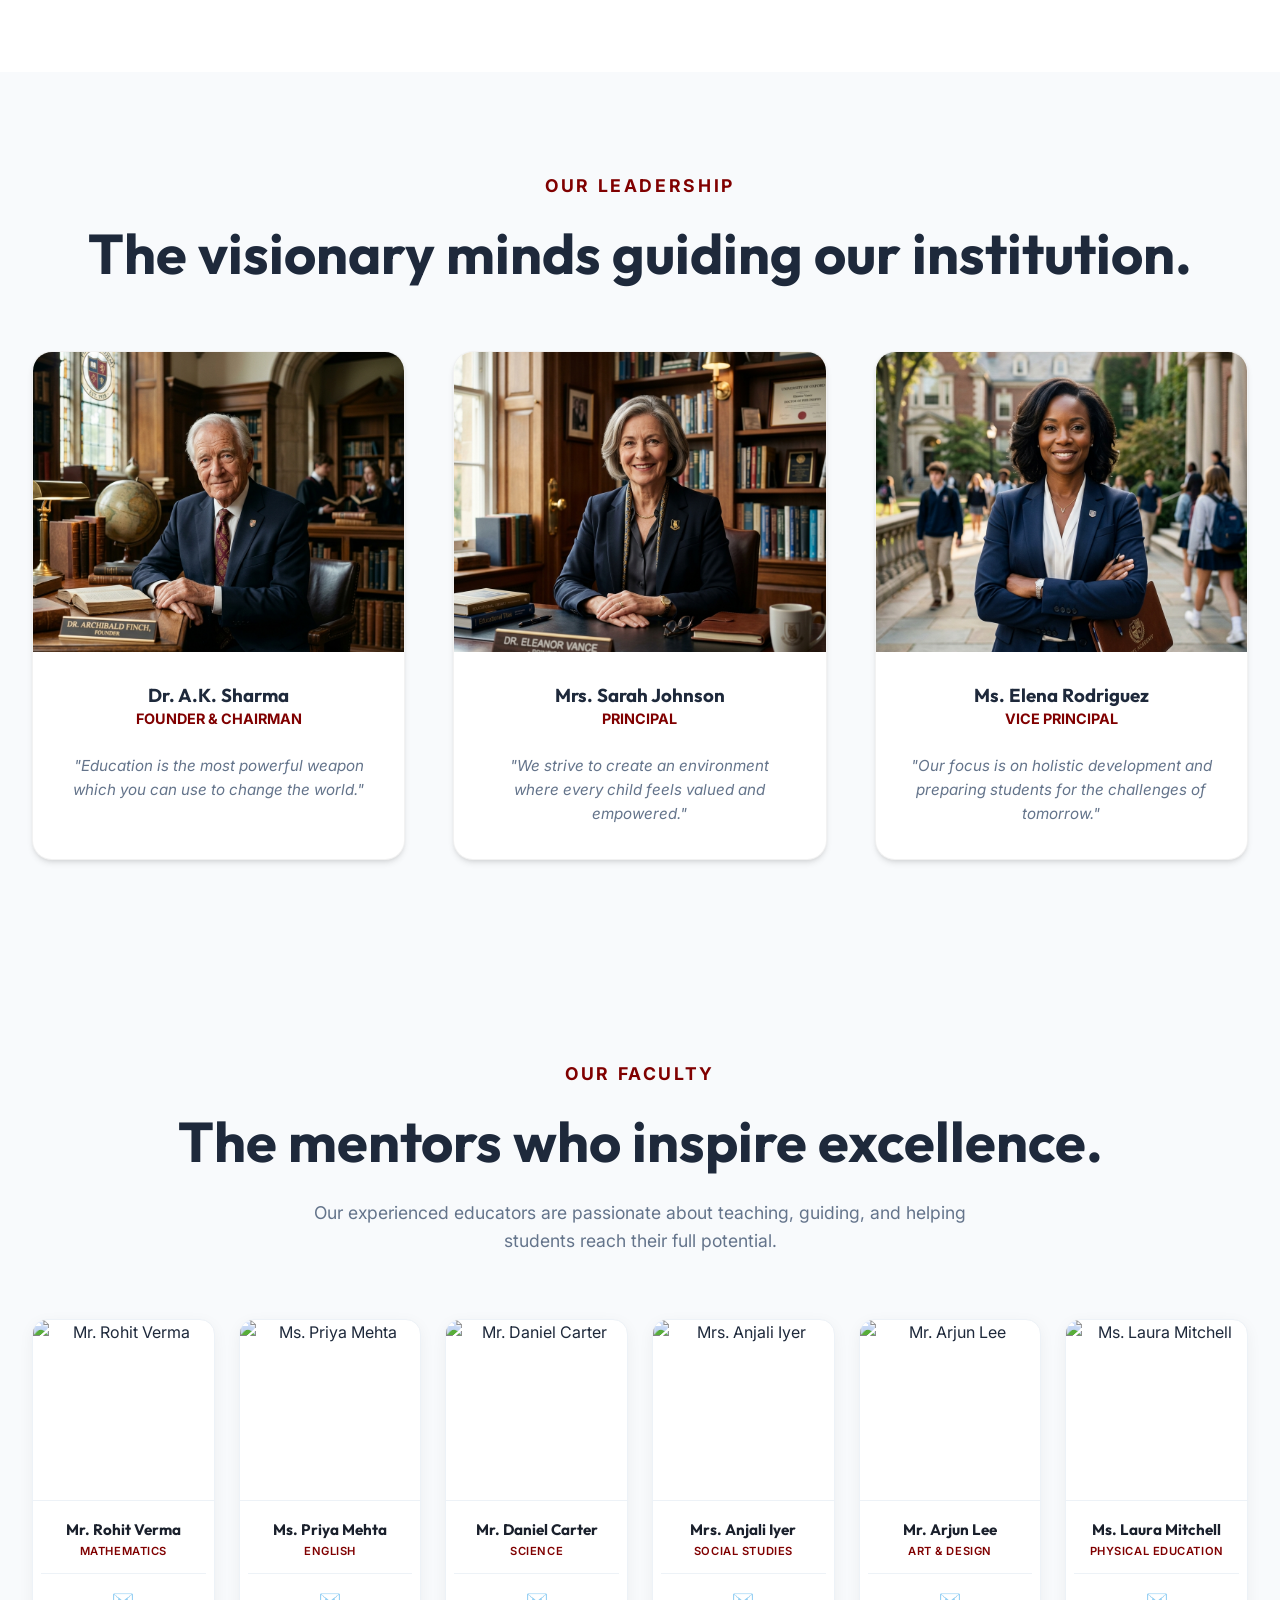
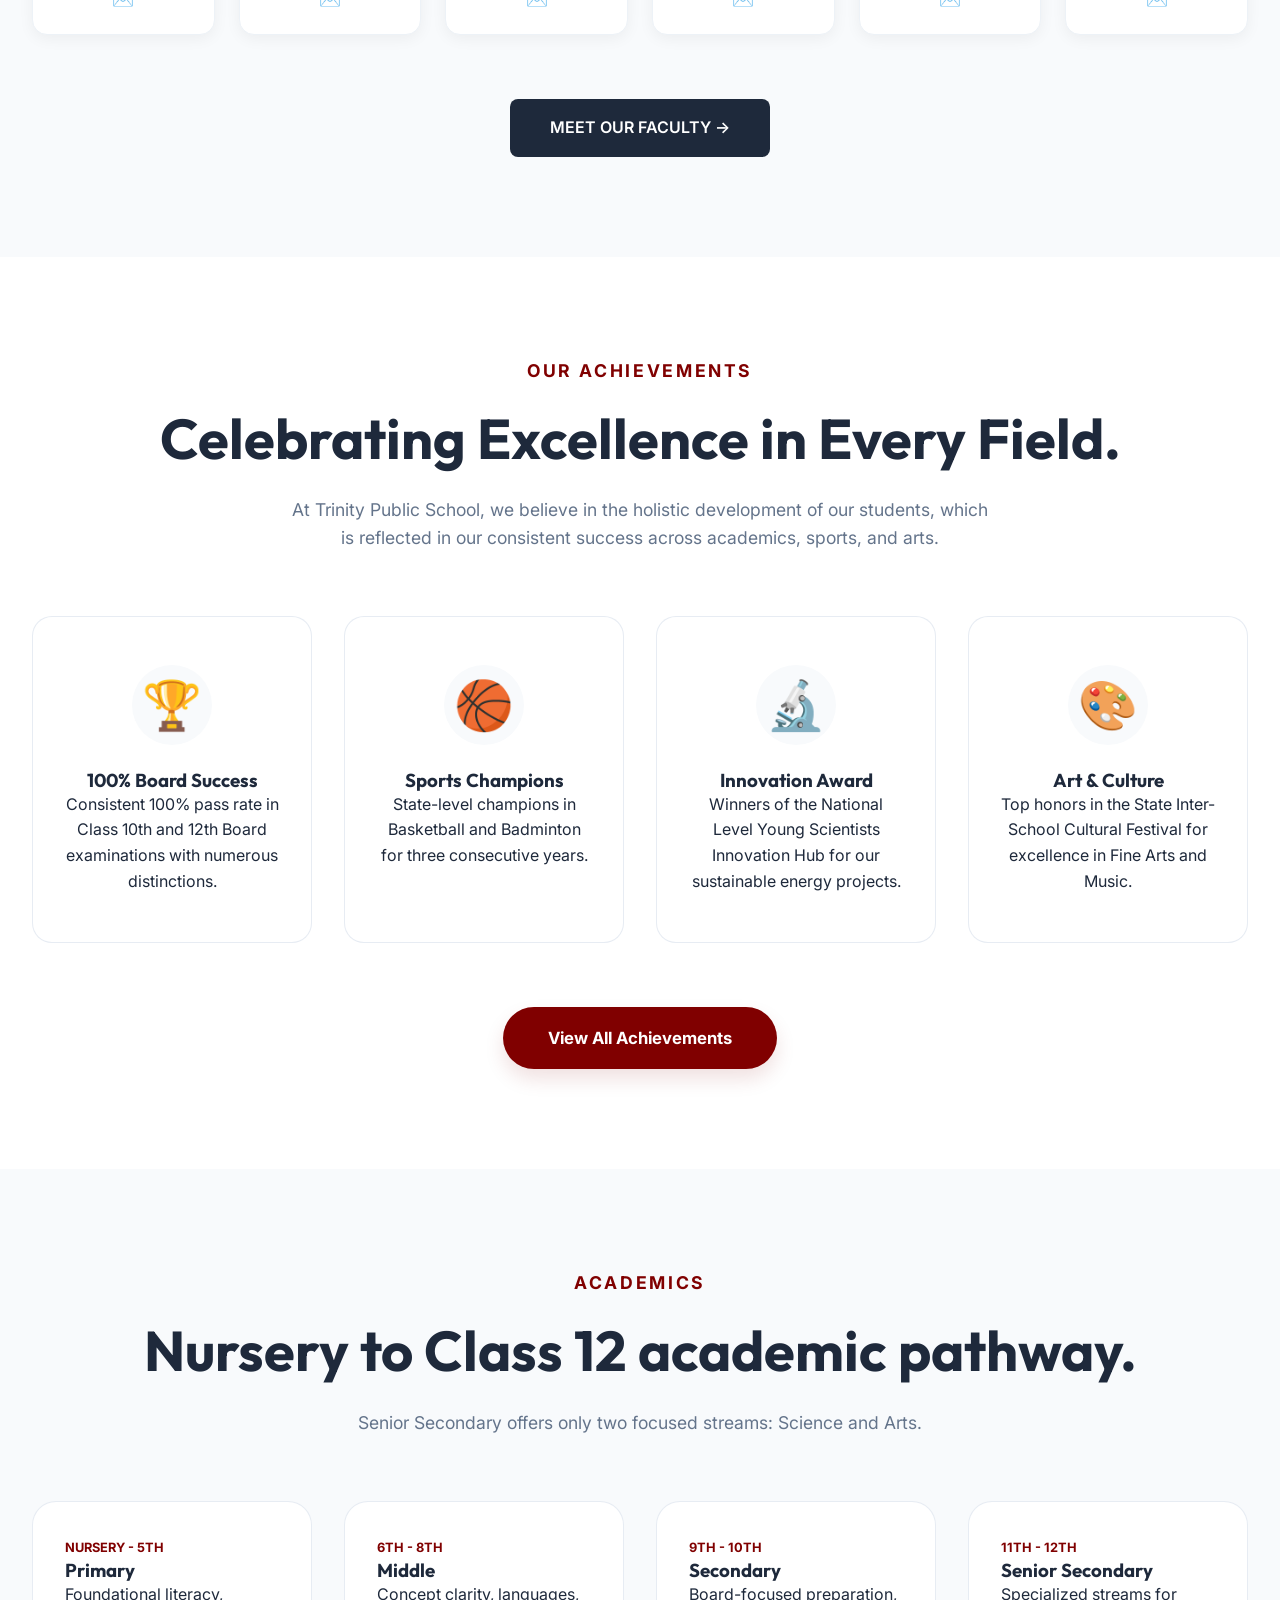
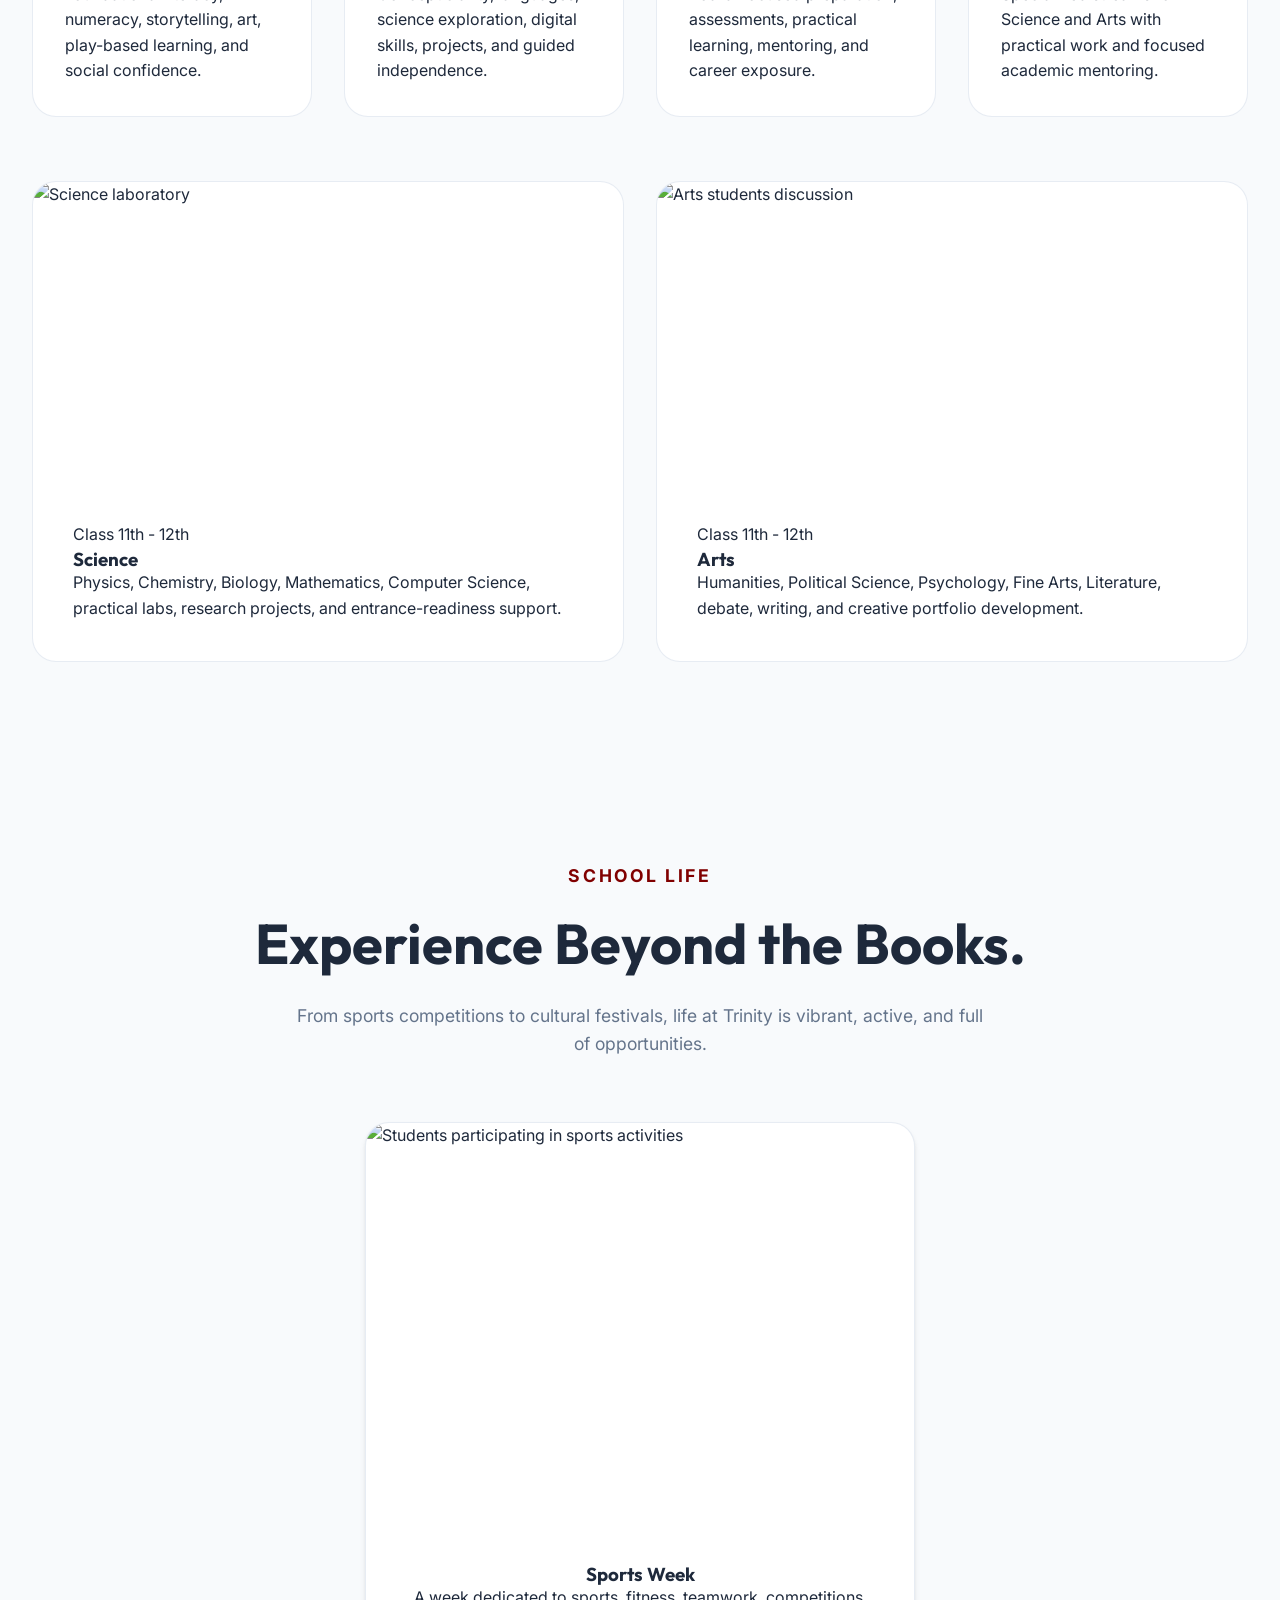
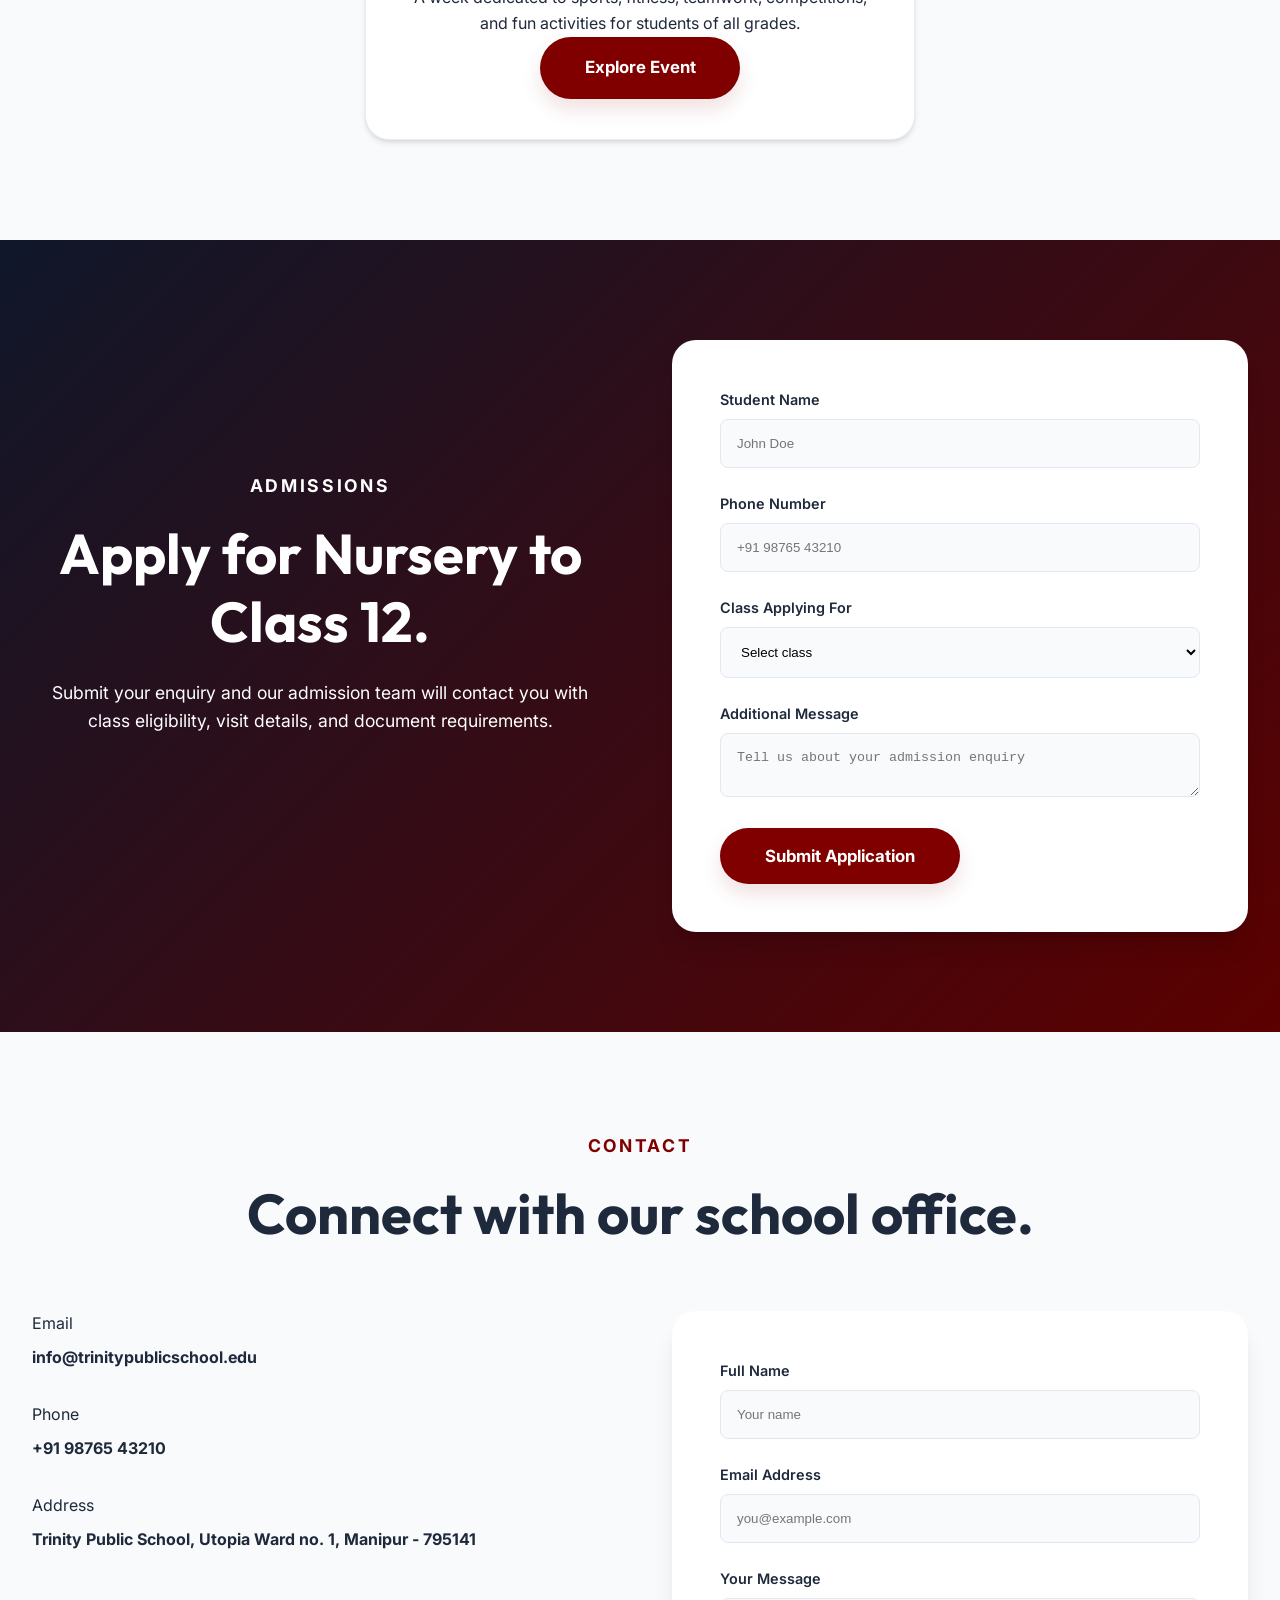
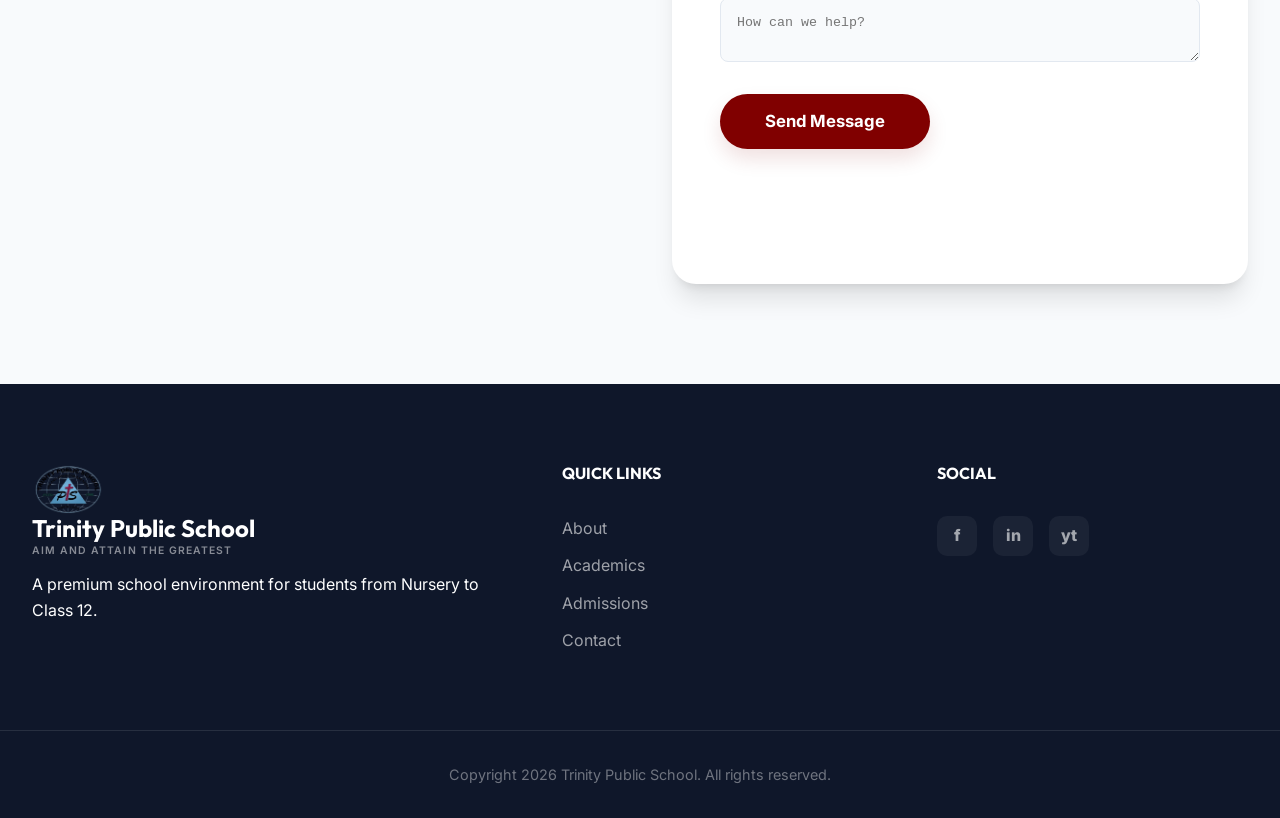
==== commit 42f5b7d7: "feat: implement website redesign with updated UI styles, new assets, and achievements page while rem" ====
--- a/index.html
+++ b/index.html
@@ -24,15 +24,16 @@
         <img src="images/logo.png" alt="Trinity Public School Logo" class="brand-img" />
         <div class="brand-text">
           <strong>Trinity Public School</strong>
-          <small>Aim and Attain The Greatest</small>
+          <small>Aim and Attain The Greatest.</small>
         </div>
       </a>
 
       <nav class="nav-menu" id="navMenu" aria-label="Main navigation">
         <a href="#home">Home</a>
         <a href="#about">About</a>
+        <a href="achievements.html">Achievements</a>
         <a href="#academics">Academics</a>
-        <a href="#gallery">Gallery</a>
+        <a href="#school-life">School Life</a>
         <a href="#admissions">Admissions</a>
         <a href="#contact">Contact</a>
       </nav>
@@ -43,6 +44,7 @@
       </button>
     </div>
   </header>
+  <div class="menu-overlay" id="menuOverlay"></div>
 
   <main>
     <!-- Hero Slider -->
@@ -56,7 +58,6 @@
               <h1>Building Future Leaders at<br> <span class="text-accent">Trinity Public School</span></h1>
               <p class="hero-subtitle"><span class="typing-text">Aim and Attain the Greatest</span></p>
               <div class="hero-buttons">
-                <a class="btn btn-primary rounded-full" href="#admissions">Book a Visit</a>
                 <a class="btn btn-secondary rounded-full" href="#about">Explore School</a>
               </div>
             </div>
@@ -82,6 +83,29 @@
         <!-- Slide 4 -->
         <div class="swiper-slide hero-slide">
           <div class="hero-image-overlay" style="background-image: url('images/slide4.jpg');"></div>
+          <div class="container hero-grid">
+            <div class="hero-content"></div>
+          </div>
+        </div>
+        <!-- Slide 5 -->
+        <div class="swiper-slide hero-slide no-zoom" style="background-image: url('images/Topper1.png');">
+          <div class="hero-image-overlay"></div>
+          <div class="container hero-grid">
+            <div class="hero-content"></div>
+          </div>
+        </div>
+
+        <!-- Slide 6 -->
+        <div class="swiper-slide hero-slide no-zoom" style="background-image: url('images/Topper2.png');">
+          <div class="hero-image-overlay"></div>
+          <div class="container hero-grid">
+            <div class="hero-content"></div>
+          </div>
+        </div>
+
+        <!-- Slide 7 -->
+        <div class="swiper-slide hero-slide no-zoom" style="background-image: url('images/Topper3.png');">
+          <div class="hero-image-overlay"></div>
           <div class="container hero-grid">
             <div class="hero-content"></div>
           </div>
@@ -97,36 +121,27 @@
 
     <!-- About -->
     <section class="section-padding" id="about">
-      <div class="container about-grid">
-        <div class="section-intro reveal">
+      <div class="container about-new-layout">
+        <div class="about-content-col reveal">
           <p class="eyebrow">About Our School</p>
-          <h2>A caring campus built for strong foundations and confident futures.</h2>
-          <p>
-            Trinity Public School offers a complete learning journey from Nursery to Class 12. We combine disciplined
-            academics with communication skills, sports, arts, technology, and values-based mentoring.
+          <h2 class="about-title">A caring campus built for strong foundations and confident futures.</h2>
+          <p class="about-desc">
+            Trinity Public School offers a <strong>complete learning journey</strong> from Nursery to Class 12. We
+            combine disciplined academics with communication skills, sports, arts, technology, and values-based
+            mentoring.
           </p>
-        </div>
-
-        <div class="about-image reveal">
-          <img src="https://images.unsplash.com/photo-1509062522246-3755977927d7?auto=format&fit=crop&w=1200&q=85"
-            alt="Students learning in a classroom" />
-        </div>
-      </div>
-
-      <div class="container card-grid two-column">
-        <article class="info-card reveal">
-          <span class="card-number">01</span>
-          <h3>Mission</h3>
-          <p>To provide excellent school education through strong academics, discipline, creativity, compassion, and
-            individual attention.</p>
-        </article>
-        <article class="info-card reveal">
-          <span class="card-number">02</span>
-          <h3>Vision</h3>
-          <p>To develop confident learners who think clearly, act ethically, communicate well, and contribute
-            meaningfully to society.</p>
-        </article>
-      </div>
+          <a href="achievements.html" class="btn-maroon-arrow reveal">
+            <span class="btn-icon">🏛️</span>
+            Explore Campus
+            <span class="btn-arrow">→</span>
+          </a>
+        </div>
+
+        <div class="about-image-col reveal">
+          <img src="images/ClassRoom.jpg" alt="Students learning in a classroom" />
+        </div>
+      </div>
+
 
     </section>
 
@@ -175,6 +190,150 @@
                 tomorrow."</p>
             </div>
           </div>
+        </div>
+      </div>
+    </section>
+
+    <!-- Faculty Section -->
+    <section class="section-padding faculty-section">
+      <div class="container">
+        <div class="section-intro centered reveal">
+          <p class="eyebrow">Our Faculty</p>
+          <h2>The mentors who inspire excellence.</h2>
+          <p>Our experienced educators are passionate about teaching, guiding, and helping students reach their full
+            potential.</p>
+        </div>
+
+        <div class="faculty-grid reveal">
+          <!-- Teacher 1 -->
+          <div class="faculty-card">
+            <div class="faculty-image">
+              <img src="https://images.unsplash.com/photo-1544168190-79c17527004f?auto=format&fit=crop&w=400&q=80"
+                alt="Mr. Rohit Verma">
+            </div>
+            <div class="faculty-info">
+              <h3>Mr. Rohit Verma</h3>
+              <p>MATHEMATICS</p>
+              <div class="faculty-social">
+                <span class="email-icon">✉️</span>
+              </div>
+            </div>
+          </div>
+          <!-- Teacher 2 -->
+          <div class="faculty-card">
+            <div class="faculty-image">
+              <img src="https://images.unsplash.com/photo-1573496359142-b8d87734a5a2?auto=format&fit=crop&w=400&q=80"
+                alt="Ms. Priya Mehta">
+            </div>
+            <div class="faculty-info">
+              <h3>Ms. Priya Mehta</h3>
+              <p>ENGLISH</p>
+              <div class="faculty-social">
+                <span class="email-icon">✉️</span>
+              </div>
+            </div>
+          </div>
+          <!-- Teacher 3 -->
+          <div class="faculty-card">
+            <div class="faculty-image">
+              <img src="https://images.unsplash.com/photo-1472099645785-5658abf4ff4e?auto=format&fit=crop&w=400&q=80"
+                alt="Mr. Daniel Carter">
+            </div>
+            <div class="faculty-info">
+              <h3>Mr. Daniel Carter</h3>
+              <p>SCIENCE</p>
+              <div class="faculty-social">
+                <span class="email-icon">✉️</span>
+              </div>
+            </div>
+          </div>
+          <!-- Teacher 4 -->
+          <div class="faculty-card">
+            <div class="faculty-image">
+              <img src="https://images.unsplash.com/photo-1484863137850-59afccd0519e?auto=format&fit=crop&w=400&q=80"
+                alt="Mrs. Anjali Iyer">
+            </div>
+            <div class="faculty-info">
+              <h3>Mrs. Anjali Iyer</h3>
+              <p>SOCIAL STUDIES</p>
+              <div class="faculty-social">
+                <span class="email-icon">✉️</span>
+              </div>
+            </div>
+          </div>
+          <!-- Teacher 5 -->
+          <div class="faculty-card">
+            <div class="faculty-image">
+              <img src="https://images.unsplash.com/photo-1507003211169-0a1dd7228f2d?auto=format&fit=crop&w=400&q=80"
+                alt="Mr. Arjun Lee">
+            </div>
+            <div class="faculty-info">
+              <h3>Mr. Arjun Lee</h3>
+              <p>ART & DESIGN</p>
+              <div class="faculty-social">
+                <span class="email-icon">✉️</span>
+              </div>
+            </div>
+          </div>
+          <!-- Teacher 6 -->
+          <div class="faculty-card">
+            <div class="faculty-image">
+              <img src="https://images.unsplash.com/photo-1494790108377-be9c29b29330?auto=format&fit=crop&w=400&q=80"
+                alt="Ms. Laura Mitchell">
+            </div>
+            <div class="faculty-info">
+              <h3>Ms. Laura Mitchell</h3>
+              <p>PHYSICAL EDUCATION</p>
+              <div class="faculty-social">
+                <span class="email-icon">✉️</span>
+              </div>
+            </div>
+          </div>
+        </div>
+
+        <div class="centered-btn-wrapper reveal">
+          <a href="#contact" class="btn-navy">MEET OUR FACULTY →</a>
+        </div>
+      </div>
+    </section>
+
+    <!-- Achievements -->
+    <section class="section-padding" id="achievements">
+      <div class="container">
+        <div class="section-intro centered reveal">
+          <p class="eyebrow">Our Achievements</p>
+          <h2>Celebrating Excellence in Every Field.</h2>
+          <p>At Trinity Public School, we believe in the holistic development of our students, which is reflected in our
+            consistent success across academics, sports, and arts.</p>
+        </div>
+
+        <div class="achievement-grid">
+          <div class="achievement-card reveal">
+            <div class="achievement-icon">🏆</div>
+            <h3>100% Board Success</h3>
+            <p>Consistent 100% pass rate in Class 10th and 12th Board examinations with numerous distinctions.</p>
+          </div>
+
+          <div class="achievement-card reveal">
+            <div class="achievement-icon">🏀</div>
+            <h3>Sports Champions</h3>
+            <p>State-level champions in Basketball and Badminton for three consecutive years.</p>
+          </div>
+
+          <div class="achievement-card reveal">
+            <div class="achievement-icon">🔬</div>
+            <h3>Innovation Award</h3>
+            <p>Winners of the National Level Young Scientists Innovation Hub for our sustainable energy projects.</p>
+          </div>
+
+          <div class="achievement-card reveal">
+            <div class="achievement-icon">🎨</div>
+            <h3>Art & Culture</h3>
+            <p>Top honors in the State Inter-School Cultural Festival for excellence in Fine Arts and Music.</p>
+          </div>
+        </div>
+        <div class="centered reveal" style="margin-top: 4rem;">
+          <a href="achievements.html" class="btn btn-primary rounded-full">View All Achievements</a>
         </div>
       </div>
     </section>
@@ -235,27 +394,27 @@
       </div>
     </section>
 
-    <!-- Gallery -->
-    <section class="section-padding" id="gallery">
+    <!-- School Life / Events -->
+    <section class="section-padding bg-alt" id="school-life">
       <div class="container section-intro centered reveal">
-        <p class="eyebrow">Gallery</p>
-        <h2>Life at Trinity.</h2>
-        <p>Classrooms, sports, assemblies, labs, cultural events, and student activities.</p>
-      </div>
-
-      <div class="container gallery-grid">
-        <img src="https://images.unsplash.com/photo-1544717305-2782549b5136?auto=format&fit=crop&w=900&q=85"
-          alt="Student reading in library" />
-        <img src="https://images.unsplash.com/photo-1516321318423-f06f85e504b3?auto=format&fit=crop&w=900&q=85"
-          alt="Student using laptop" />
-        <img src="https://images.unsplash.com/photo-1546519638-68e109498ffc?auto=format&fit=crop&w=900&q=85"
-          alt="Students playing basketball" />
-        <img src="https://images.unsplash.com/photo-1517486808906-6ca8b3f04846?auto=format&fit=crop&w=900&q=85"
-          alt="Students on campus" />
-        <img src="https://images.unsplash.com/photo-1503676260728-1c00da094a0b?auto=format&fit=crop&w=900&q=85"
-          alt="School activity session" />
-        <img src="https://images.unsplash.com/photo-1571260899304-425eee4c7efc?auto=format&fit=crop&w=900&q=85"
-          alt="Students studying together" />
+        <p class="eyebrow">School Life</p>
+        <h2>Experience Beyond the Books.</h2>
+        <p>From sports competitions to cultural festivals, life at Trinity is vibrant, active, and full of
+          opportunities.</p>
+      </div>
+
+      <div class="container event-grid">
+        <article class="event-card reveal">
+          <div class="event-banner">
+            <img src="images/sports.jpg" alt="Students participating in sports activities" />
+          </div>
+          <div class="event-content">
+            <h3>Sports Week</h3>
+            <p>A week dedicated to sports, fitness, teamwork, competitions, and fun activities for students of all
+              grades.</p>
+            <a href="#contact" class="btn btn-primary rounded-full">Explore Event</a>
+          </div>
+        </article>
       </div>
     </section>
 
--- a/style.css
+++ b/style.css
@@ -1,9 +1,14 @@
 /* =========================================================
    Trinity Public School - Premium UI Overhaul
+   Developer: Antigravity AI
+   Purpose: Professional School Website Design
    ========================================================= */
 
+/* ---------------------------------------------------------
+   1. VARIABLES & DESIGN SYSTEM
+   --------------------------------------------------------- */
 :root {
-  /* Color Palette - Modern & Sophisticated */
+  /* Color Palette */
   --primary: #800000;
   --primary-dark: #5c0000;
   --primary-glow: rgba(128, 0, 0, 0.12);
@@ -23,23 +28,28 @@
   --glass: rgba(255, 255, 255, 0.7);
   --glass-border: rgba(255, 255, 255, 0.2);
 
+  /* Shadows */
   --shadow-sm: 0 1px 2px 0 rgb(0 0 0 / 0.05);
   --shadow: 0 4px 6px -1px rgb(0 0 0 / 0.1), 0 2px 4px -2px rgb(0 0 0 / 0.1);
   --shadow-lg: 0 20px 25px -5px rgb(0 0 0 / 0.1), 0 8px 10px -6px rgb(0 0 0 / 0.1);
   --shadow-xl: 0 25px 50px -12px rgb(0 0 0 / 0.25);
 
+  /* Border Radii */
   --radius-sm: 0.5rem;
   --radius-md: 0.75rem;
   --radius-lg: 1.5rem;
   --radius-full: 9999px;
 
+  /* Typography */
   --font-heading: 'Outfit', sans-serif;
   --font-body: 'Inter', sans-serif;
 
   --transition: all 0.3s cubic-bezier(0.4, 0, 0.2, 1);
 }
 
-/* Base Reset */
+/* ---------------------------------------------------------
+   2. BASE STYLES & RESET
+   --------------------------------------------------------- */
 * {
   box-sizing: border-box;
   margin: 0;
@@ -49,6 +59,12 @@
 html {
   scroll-behavior: smooth;
   font-size: 16px;
+}
+
+html, body {
+  overflow-x: hidden;
+  position: relative;
+  width: 100%;
 }
 
 body {
@@ -56,15 +72,10 @@
   color: var(--text-main);
   font-family: var(--font-body);
   line-height: 1.6;
-  overflow-x: hidden;
   transition: background 0.5s ease;
 }
 
-h1,
-h2,
-h3,
-h4,
-.brand strong {
+h1, h2, h3, h4, .brand strong {
   font-family: var(--font-heading);
   font-weight: 700;
   line-height: 1.2;
@@ -86,6 +97,7 @@
   font-family: inherit;
 }
 
+/* Layout Utilities */
 .container {
   max-width: 1280px;
   margin: 0 auto;
@@ -96,6 +108,18 @@
   padding: 100px 0;
 }
 
+.bg-alt {
+  background: var(--bg-alt);
+}
+
+.tinted-section {
+  background: var(--bg-alt);
+}
+
+.centered {
+  text-align: center;
+}
+
 .reveal {
   opacity: 0;
   transform: translateY(30px);
@@ -107,7 +131,9 @@
   transform: translateY(0);
 }
 
-/* Header & Navigation */
+/* ---------------------------------------------------------
+   3. HEADER & NAVIGATION
+   --------------------------------------------------------- */
 .site-header {
   position: fixed;
   top: 0;
@@ -116,7 +142,6 @@
   z-index: 1000;
   padding: 1rem 0;
   background: white;
-  /* Permanent white background like in the image */
   border-bottom: 1px solid rgba(0, 0, 0, 0.05);
   box-shadow: 0 2px 15px rgba(0, 0, 0, 0.05);
   transition: var(--transition);
@@ -130,29 +155,23 @@
 
 .brand {
   display: flex;
-  flex-direction: row;
-  /* Side by side */
   align-items: center;
-  text-align: left;
   gap: 1rem;
 }
 
 .brand-text {
   display: flex;
   flex-direction: column;
-  align-items: flex-start;
 }
 
 .brand-img {
   height: 60px;
-  /* Increased height for better visibility of the detailed logo */
   width: auto;
   object-fit: contain;
 }
 
 .brand strong {
   font-size: 1.15rem;
-  letter-spacing: -0.01em;
   color: var(--text-main);
 }
 
@@ -164,12 +183,6 @@
   font-weight: 600;
 }
 
-.header-right {
-  display: flex;
-  justify-content: flex-end;
-  align-items: center;
-}
-
 .nav-menu {
   display: flex;
   gap: 1.5rem;
@@ -179,13 +192,11 @@
   font-weight: 600;
   font-size: 0.9rem;
   color: #334155;
-  /* Dark gray links as in the image */
   padding: 0.5rem 0;
-  transition: var(--transition);
-}
-
-.nav-menu a:hover,
-.nav-menu a.active {
+  position: relative;
+}
+
+.nav-menu a:hover, .nav-menu a.active {
   color: var(--primary);
 }
 
@@ -200,15 +211,8 @@
   transition: var(--transition);
 }
 
-.nav-menu a:hover::after,
-.nav-menu a.active::after {
+.nav-menu a:hover::after, .nav-menu a.active::after {
   width: 100%;
-}
-
-.header-actions {
-  display: flex;
-  align-items: center;
-  gap: 1rem;
 }
 
 .menu-toggle {
@@ -227,9 +231,12 @@
   height: 2px;
   background: var(--text-main);
   transition: var(--transition);
-}
-
-/* Hero Slider Section */
+  transform-origin: center;
+}
+
+/* ---------------------------------------------------------
+   4. HERO SLIDER
+   --------------------------------------------------------- */
 .hero-slider {
   height: 100vh;
   width: 100%;
@@ -237,14 +244,34 @@
   overflow: hidden;
 }
 
+/* Swiper Navigation Symmetry */
+.swiper-button-prev,
+.swiper-button-next {
+  color: white !important;
+  transition: var(--transition);
+  opacity: 0.6;
+}
+
+.swiper-button-prev:hover,
+.swiper-button-next:hover {
+  opacity: 1;
+  transform: scale(1.1);
+}
+
+.swiper-button-prev { left: 40px !important; }
+.swiper-button-next { right: 40px !important; }
+
+@media (max-width: 768px) {
+  .swiper-button-prev { left: 15px !important; }
+  .swiper-button-next { right: 15px !important; }
+}
+
+
 .hero-slide {
   position: relative;
   display: flex;
-  align-items: flex-end;
-  /* Move content lower */
+  align-items: center;
   justify-content: center;
-  padding-bottom: 10vh;
-  /* Adjust as needed to place it perfectly */
 }
 
 .hero-image-overlay {
@@ -261,12 +288,45 @@
   transform: scale(1.1);
 }
 
+/* Topper Slides (Full Image, No Zoom, No Overlay) */
+.no-zoom {
+  position: relative;
+  background-color: #000;
+  overflow: hidden;
+}
+
+/* Blurred Background Fill */
+.no-zoom::before {
+  content: '';
+  position: absolute;
+  inset: -20px;
+  background-image: inherit;
+  background-size: cover;
+  background-position: center;
+  filter: blur(25px) brightness(0.6);
+  z-index: 1;
+}
+
+.no-zoom .hero-image-overlay {
+  background-image: inherit;
+  background-size: contain !important; /* Sharp and undistorted */
+  background-position: center;
+  top: 0; 
+  height: 100%;
+  z-index: 2; /* Over the blur */
+  transition: none !important;
+  transform: none !important;
+}
+
+.no-zoom .hero-image-overlay::before {
+  display: none;
+}
+
 .hero-image-overlay::before {
   content: '';
   position: absolute;
   inset: 0;
   background: rgba(0, 0, 0, 0.4);
-  /* Darker overlay for better contrast as in image */
 }
 
 .hero-grid {
@@ -283,9 +343,6 @@
   transform: translateY(40px);
   transition: all 0.8s cubic-bezier(0.4, 0, 0.2, 1);
   transition-delay: 0.3s;
-  user-select: text !important;
-  /* Force text selection */
-  -webkit-user-select: text !important;
 }
 
 .swiper-slide-active .hero-content {
@@ -293,39 +350,19 @@
   transform: translateY(0);
 }
 
-.hero-content .eyebrow {
-  display: inline-block;
-  background: var(--primary);
-  color: white;
-  padding: 0.6rem 1.5rem;
-  border-radius: var(--radius-full);
-  font-weight: 700;
-  font-size: 0.9rem;
-  margin-bottom: 2rem;
-  text-transform: uppercase;
-  letter-spacing: 0.1em;
-  box-shadow: 0 4px 15px rgba(128, 0, 0, 0.3);
-}
-
 .hero-content h1 {
-  font-size: clamp(2.5rem, 5vw, 4rem);
-  /* Matching the new bigger H2 size */
+  font-size: clamp(2rem, 8vw, 4rem);
   margin-bottom: 1rem;
   color: white;
-  -webkit-text-fill-color: white;
   text-shadow: 0 4px 20px rgba(0, 0, 0, 0.4);
-  line-height: 1.1;
-  font-weight: 800;
 }
 
 .text-accent {
   color: #ffcc00;
-  /* Vibrant gold/yellow like in the image */
-  -webkit-text-fill-color: #ffcc00;
 }
 
 .hero-subtitle {
-  font-size: 1.8rem;
+  font-size: clamp(1.1rem, 4vw, 1.8rem);
   font-weight: 400;
   color: white;
   margin-bottom: 2.5rem;
@@ -344,15 +381,8 @@
 }
 
 @keyframes blink {
-
-  0%,
-  100% {
-    opacity: 1;
-  }
-
-  50% {
-    opacity: 0;
-  }
+  0%, 100% { opacity: 1; }
+  50% { opacity: 0; }
 }
 
 .hero-buttons {
@@ -362,10 +392,12 @@
   margin-top: 1rem;
 }
 
+/* ---------------------------------------------------------
+   5. BUTTONS
+   --------------------------------------------------------- */
 .btn {
   padding: 1.1rem 2.8rem;
-  border-radius: 50px;
-  /* Fully rounded like the image */
+  border-radius: var(--radius-full);
   font-weight: 700;
   font-size: 1.05rem;
   cursor: pointer;
@@ -373,12 +405,10 @@
   align-items: center;
   justify-content: center;
   transition: var(--transition);
-  text-decoration: none;
 }
 
 .btn-primary {
   background: var(--primary);
-  /* Back to maroon */
   color: white !important;
   border: none;
   box-shadow: 0 10px 20px var(--primary-glow);
@@ -391,154 +421,60 @@
 }
 
 .btn-secondary {
-  background: rgba(255, 255, 255, 0.1);
+  background: rgba(0, 0, 0, 0.3);
   color: white !important;
   border: 2px solid white;
-  backdrop-filter: blur(5px);
+  backdrop-filter: blur(10px);
 }
 
 .btn-secondary:hover {
   background: white;
   color: #000 !important;
-}
-
-/* Swiper Navigation & Pagination */
-.swiper-button-next,
-.swiper-button-prev {
-  color: white;
-  background: rgba(255, 255, 255, 0.1);
-  backdrop-filter: blur(10px);
-  width: 60px;
-  height: 60px;
-  border-radius: 50%;
-  border: 1px solid rgba(255, 255, 255, 0.2);
-  transition: var(--transition);
-}
-
-.swiper-button-next:after,
-.swiper-button-prev:after {
-  font-size: 1.5rem;
-  font-weight: bold;
-}
-
-.swiper-button-next:hover,
-.swiper-button-prev:hover {
-  background: var(--primary);
-  border-color: var(--primary);
-  transform: scale(1.1);
-}
-
-.swiper-pagination-bullet {
-  width: 12px;
-  height: 12px;
-  background: rgba(255, 255, 255, 0.5);
-  opacity: 1;
-  transition: var(--transition);
-}
-
-.swiper-pagination-bullet-active {
-  background: var(--accent);
-  width: 35px;
-  border-radius: 6px;
-}
-
-@media (max-width: 768px) {
-
-  .swiper-button-next,
-  .swiper-button-prev {
-    display: none;
-  }
-}
-
-/* Stats Section */
-.stats-section {
-  position: relative;
-  z-index: 2;
-  margin-top: -80px;
-}
-
-.stats-grid {
-  display: grid;
-  grid-template-columns: repeat(4, 1fr);
-  gap: 1.5rem;
-  background: var(--bg-card);
-  padding: 1.5rem;
-  border-radius: var(--radius-lg);
-  box-shadow: var(--shadow-lg);
-  border: 1px solid var(--border);
-}
-
-.stat-card {
-  text-align: center;
-  padding: 2rem;
-  border-radius: var(--radius-md);
-  transition: var(--transition);
-}
-
-.stat-card:hover {
-  background: var(--bg-alt);
-  transform: translateY(-5px);
-}
-
-.stat-card strong {
-  display: block;
-  font-size: 2.5rem;
-  color: var(--primary);
-  margin-bottom: 0.5rem;
-}
-
-.stat-card span {
-  font-size: 0.85rem;
-  font-weight: 700;
-  color: var(--text-light);
-  text-transform: uppercase;
-  letter-spacing: 0.1em;
-}
-
-/* Common Section Components */
+  transform: translateY(-3px);
+}
+
+/* ---------------------------------------------------------
+   6. SECTIONS & COMPONENTS
+   --------------------------------------------------------- */
+
+/* Section Intro */
 .section-intro {
   margin-bottom: 4rem;
+  text-align: center;
 }
 
 .section-intro .eyebrow {
   color: var(--primary);
   font-weight: 700;
   font-size: 1.1rem;
-  /* Bigger eyebrow */
   text-transform: uppercase;
   letter-spacing: 0.15em;
   margin-bottom: 1.25rem;
   display: block;
 }
 
+.section-intro .eyebrow.light {
+  color: white;
+}
+
 .section-intro h2 {
-  font-size: clamp(2.5rem, 5vw, 4rem);
-  /* Bigger headings */
+  font-size: clamp(1.8rem, 6vw, 3.5rem);
   color: var(--text-main);
   margin-bottom: 1.5rem;
 }
 
 .section-intro p {
-  font-size: 1.1rem;
+  font-size: clamp(1rem, 2vw, 1.1rem);
   color: var(--text-muted);
   max-width: 700px;
-}
-
-.centered {
-  text-align: center;
-}
-
-.centered p {
-  margin-left: auto;
-  margin-right: auto;
-}
-
-/* Leadership Section */
+  margin: 0 auto;
+}
+
+/* Leadership */
 .leadership-grid {
   display: grid;
   grid-template-columns: repeat(3, 1fr);
   gap: 3rem;
-  margin-top: 4rem;
 }
 
 .leadership-card {
@@ -551,6 +487,97 @@
   border: 1px solid rgba(0, 0, 0, 0.05);
 }
 
+/* Faculty Section */
+.faculty-section {
+  background: #f8fafc;
+}
+
+.faculty-grid {
+  display: grid;
+  grid-template-columns: repeat(6, 1fr);
+  gap: 1.5rem;
+  margin-top: 3rem;
+}
+
+.faculty-card {
+  background: white;
+  border-radius: 15px;
+  overflow: hidden;
+  box-shadow: 0 4px 15px rgba(0,0,0,0.05);
+  transition: transform 0.3s ease;
+  border: 1px solid #edf2f7;
+  text-align: center;
+}
+
+.faculty-card:hover {
+  transform: translateY(-10px);
+  box-shadow: var(--shadow-lg);
+}
+
+.faculty-image img {
+  width: 100%;
+  aspect-ratio: 1;
+  object-fit: cover;
+  border-bottom: 1px solid #edf2f7;
+}
+
+.faculty-info {
+  padding: 1.25rem 0.5rem;
+}
+
+.faculty-info h3 {
+  font-size: 0.95rem;
+  color: #1a202c;
+  margin-bottom: 0.25rem;
+  font-weight: 700;
+}
+
+.faculty-info p {
+  font-size: 0.7rem;
+  color: var(--primary);
+  font-weight: 600;
+  letter-spacing: 0.05em;
+  margin-bottom: 0.75rem;
+}
+
+.faculty-social {
+  border-top: 1px solid #edf2f7;
+  padding-top: 0.75rem;
+}
+
+.email-icon {
+  font-size: 1.1rem;
+  color: #a0aec0;
+  transition: color 0.3s ease;
+  cursor: pointer;
+}
+
+.email-icon:hover {
+  color: var(--primary);
+}
+
+.centered-btn-wrapper {
+  text-align: center;
+  margin-top: 4rem;
+}
+
+.btn-navy {
+  background: #1e293b;
+  color: white !important;
+  padding: 1rem 2.5rem;
+  border-radius: 8px;
+  font-weight: 600;
+  display: inline-flex;
+  align-items: center;
+  gap: 0.5rem;
+  transition: background 0.3s ease;
+}
+
+.btn-navy:hover {
+  background: #0f172a;
+}
+
+
 .leadership-card:hover {
   transform: translateY(-10px);
   box-shadow: 0 20px 40px rgba(0, 0, 0, 0.1);
@@ -560,7 +587,6 @@
   width: 100%;
   height: 300px;
   overflow: hidden;
-  position: relative;
 }
 
 .member-image img {
@@ -576,12 +602,6 @@
 
 .member-info {
   padding: 2rem;
-}
-
-.member-info h3 {
-  font-size: 1.5rem;
-  color: var(--text-main);
-  margin-bottom: 0.5rem;
 }
 
 .designation {
@@ -589,7 +609,6 @@
   font-weight: 700;
   font-size: 0.9rem;
   text-transform: uppercase;
-  letter-spacing: 0.1em;
   margin-bottom: 1.5rem;
 }
 
@@ -598,71 +617,158 @@
   color: var(--text-muted);
   font-size: 0.95rem;
   line-height: 1.6;
+}
+
+/* About Grid & Cards */
+.about-new-layout {
+  display: grid;
+  grid-template-columns: 1fr 1.1fr;
+  gap: 5rem;
+  align-items: center;
+  margin-bottom: 5rem;
+}
+
+.about-content-col {
+  text-align: left;
+}
+
+.about-content-col .eyebrow {
+  margin-bottom: 1.5rem;
+  margin-left: 0;
+}
+
+.about-title {
+  font-size: clamp(2rem, 4.5vw, 3.2rem);
+  color: var(--text-main);
+  margin-bottom: 2rem;
+  line-height: 1.1;
+  font-weight: 800;
+}
+
+.about-desc {
+  font-size: 1.1rem;
+  color: var(--text-muted);
+  line-height: 1.7;
+  margin-bottom: 3rem;
+  max-width: 600px;
+  margin-left: 0;
+}
+
+.about-image-col img {
+  border-radius: 40px;
+  box-shadow: var(--shadow-xl);
+  width: 100%;
+  aspect-ratio: 16/11;
+  object-fit: cover;
+}
+
+/* Maroon Button with Arrow */
+.btn-maroon-arrow {
+  background: var(--primary);
+  color: white !important;
+  display: inline-flex;
+  align-items: center;
+  gap: 1.25rem;
+  padding: 1.1rem 2.2rem;
+  border-radius: 12px;
+  font-weight: 700;
+  font-size: 1.1rem;
+  box-shadow: 0 10px 20px var(--primary-glow);
+  transition: var(--transition);
+}
+
+.btn-maroon-arrow:hover {
+  transform: translateY(-3px);
+  background: var(--primary-dark);
+  box-shadow: 0 15px 30px var(--primary-glow);
+}
+
+.btn-icon {
+  font-size: 1.5rem;
+}
+
+.btn-arrow {
+  font-size: 1.3rem;
+  transition: transform 0.3s ease;
+}
+
+.btn-maroon-arrow:hover .btn-arrow {
+  transform: translateX(6px);
+}
+
+/* Features Bar */
+.features-bar {
+  background: white;
+  border: 1px solid var(--border);
+  border-radius: 24px;
+  padding: 2.5rem 3rem;
+  display: grid;
+  grid-template-columns: repeat(4, 1fr);
+  gap: 1rem;
+  box-shadow: var(--shadow-lg);
+  margin-top: 2rem;
+}
+
+.f-item {
+  display: flex;
+  align-items: center;
+  gap: 1.25rem;
   position: relative;
   padding: 0 1rem;
 }
 
-.quote::before,
-.quote::after {
-  content: '"';
-  font-family: serif;
-  font-size: 2rem;
-  color: var(--primary);
-  opacity: 0.2;
-  position: absolute;
-}
-
-.quote::before {
-  top: -1rem;
-  left: -0.5rem;
-}
-
-.quote::after {
-  bottom: -2rem;
-  right: -0.5rem;
-}
-
-@media (max-width: 992px) {
-  .leadership-grid {
-    grid-template-columns: repeat(2, 1fr);
-    gap: 2rem;
-  }
-}
-
-@media (max-width: 768px) {
-  .leadership-grid {
-    grid-template-columns: 1fr;
-  }
-}
-
-/* About Section */
-.about-grid {
-  display: grid;
-  grid-template-columns: 1fr 1fr;
-  gap: 4rem;
-  align-items: center;
-}
-
-.about-image {
-  position: relative;
-}
-
-.about-image img {
-  border-radius: var(--radius-lg);
-  box-shadow: var(--shadow-xl);
-}
-
-.about-image::after {
+.f-item:not(:last-child)::after {
   content: '';
   position: absolute;
-  bottom: -20px;
-  right: -20px;
-  width: 100%;
-  height: 100%;
-  border: 4px solid var(--primary-glow);
-  border-radius: var(--radius-lg);
-  z-index: -1;
-}
+  right: -0.5rem;
+  top: 15%;
+  height: 70%;
+  width: 1px;
+  background: #e2e8f0;
+}
+
+.f-icon {
+  width: 52px;
+  height: 52px;
+  background: #fff5f5;
+  border-radius: 50%;
+  display: flex;
+  align-items: center;
+  justify-content: center;
+  font-size: 1.4rem;
+  flex-shrink: 0;
+}
+
+.f-text h4 {
+  font-size: 0.95rem;
+  color: var(--text-main);
+  margin-bottom: 0.25rem;
+  font-weight: 700;
+}
+
+.f-text p {
+  font-size: 0.8rem;
+  color: var(--text-muted);
+  line-height: 1.4;
+}
+
+@media (max-width: 1200px) {
+  .about-new-layout { gap: 3rem; }
+  .features-bar { grid-template-columns: repeat(2, 1fr); gap: 3rem; padding: 2.5rem; }
+  .f-item:nth-child(2)::after { display: none; }
+}
+
+@media (max-width: 768px) {
+  .about-new-layout { grid-template-columns: 1fr; text-align: center; }
+  .about-content-col { text-align: center; }
+  .about-desc { margin: 0 auto 2.5rem; }
+  .features-bar { grid-template-columns: 1fr; padding: 2rem; gap: 2.5rem; }
+  .f-item::after { display: none; }
+  .f-item { flex-direction: column; text-align: center; padding: 0; }
+  .about-image-col img { border-radius: 24px; }
+}
+
+
 
 .card-grid {
   display: grid;
@@ -670,17 +776,9 @@
   margin-top: 4rem;
 }
 
-.two-column {
-  grid-template-columns: repeat(2, 1fr);
-}
-
-.three-column {
-  grid-template-columns: repeat(3, 1fr);
-}
-
-.four-column {
-  grid-template-columns: repeat(4, 1fr);
-}
+.two-column { grid-template-columns: repeat(2, 1fr); }
+.three-column { grid-template-columns: repeat(3, 1fr); }
+.four-column { grid-template-columns: repeat(4, 1fr); }
 
 .info-card {
   background: var(--bg-card);
@@ -697,72 +795,14 @@
 }
 
 .card-number {
-  font-size: 3rem;
+  font-size: clamp(2rem, 8vw, 3rem);
   font-weight: 800;
   color: var(--primary-glow);
-  line-height: 1;
   margin-bottom: 1.5rem;
   display: block;
 }
 
-.info-card h3 {
-  font-size: 1.5rem;
-  margin-bottom: 1rem;
-}
-
-/* Principal Message */
-.principal-card {
-  margin-top: 6rem;
-  background: linear-gradient(135deg, var(--bg-dark), var(--primary-dark));
-  padding: 4rem;
-  border-radius: var(--radius-lg);
-  display: grid;
-  grid-template-columns: 200px 1fr;
-  gap: 3rem;
-  align-items: center;
-  color: white;
-  position: relative;
-  overflow: hidden;
-}
-
-.principal-card::before {
-  content: '"';
-  position: absolute;
-  top: 20px;
-  right: 40px;
-  font-size: 12rem;
-  font-family: serif;
-  color: rgba(255, 255, 255, 0.05);
-  line-height: 1;
-}
-
-.principal-card img {
-  width: 200px;
-  height: 200px;
-  border-radius: var(--radius-md);
-  object-fit: cover;
-  border: 5px solid rgba(255, 255, 255, 0.1);
-}
-
-.principal-card blockquote {
-  font-size: 1.5rem;
-  font-weight: 400;
-  font-style: italic;
-  margin-bottom: 2rem;
-  line-height: 1.4;
-}
-
-.principal-card strong {
-  display: block;
-  font-size: 1.25rem;
-  color: var(--accent);
-}
-
-/* Academics Section */
-.tinted-section {
-  background: var(--bg-alt);
-}
-
+/* Academics */
 .level-card {
   background: var(--bg-card);
   padding: 2rem;
@@ -774,13 +814,11 @@
 
 .level-card:hover {
   background: var(--primary);
-  border-color: var(--primary);
+  color: white;
   transform: scale(1.05);
 }
 
-.level-card:hover h3,
-.level-card:hover p,
-.level-card:hover span {
+.level-card:hover h3, .level-card:hover p, .level-card:hover span {
   color: white;
 }
 
@@ -821,28 +859,118 @@
   padding: 2.5rem;
 }
 
-/* Gallery Grid */
-.gallery-grid {
+/* Achievements Section */
+.achievement-grid {
   display: grid;
-  grid-template-columns: repeat(3, 1fr);
+  grid-template-columns: repeat(4, 1fr);
+  gap: 2rem;
+  margin-top: 4rem;
+}
+
+.achievement-card {
+  background: white;
+  padding: 3rem 2rem;
+  border-radius: 20px;
+  text-align: center;
+  border: 1px solid var(--border);
+  transition: var(--transition);
+  height: 100%;
+}
+
+.achievement-card:hover {
+  transform: translateY(-10px);
+  border-color: var(--primary);
+  box-shadow: 0 20px 40px rgba(0, 0, 0, 0.05);
+}
+
+.achievement-icon {
+  font-size: 3rem;
+  margin-bottom: 1.5rem;
+  display: inline-block;
+  width: 80px;
+  height: 80px;
+  line-height: 80px;
+  background: var(--bg-alt);
+  border-radius: 50%;
+  transition: var(--transition);
+}
+
+.achievement-card:hover .achievement-icon {
+  background: var(--primary);
+  transform: rotate(10deg);
+}
+
+/* School Life / Events */
+.event-grid {
+  display: grid;
+  grid-template-columns: repeat(auto-fit, minmax(350px, 1fr));
+  gap: 2.5rem;
+  margin-top: 3rem;
+  justify-content: center;
+}
+
+.event-card {
+  background: white;
+  border-radius: var(--radius-lg);
+  overflow: hidden;
+  box-shadow: var(--shadow);
+  transition: var(--transition);
+  border: 1px solid var(--border);
+  display: flex;
+  flex-direction: column;
+  max-width: 550px;
+  width: 100%;
+  margin: 0 auto;
+}
+
+
+.event-banner {
+  width: 100%;
+  height: 400px;
+  overflow: hidden;
+}
+
+@media (max-width: 768px) {
+  .event-banner {
+    height: 280px;
+  }
+}
+
+
+.event-banner img {
+  width: 100%;
+  height: 100%;
+  object-fit: cover;
+  transition: transform 0.5s ease;
+}
+
+.event-card:hover .event-banner img {
+  transform: scale(1.1);
+}
+
+.event-content {
+  padding: 2.5rem;
+  flex-grow: 1;
+  text-align: center;
+}
+
+
+.event-features {
+  display: grid;
+  grid-template-columns: repeat(2, 1fr);
   gap: 1.5rem;
-}
-
-.gallery-grid img {
-  width: 100%;
-  height: 300px;
-  object-fit: cover;
-  border-radius: var(--radius-md);
-  transition: var(--transition);
-  cursor: pointer;
-}
-
-.gallery-grid img:hover {
-  transform: scale(1.02);
-  filter: brightness(0.8);
-}
-
-/* Admission Section */
+  margin-bottom: 2.5rem;
+}
+
+.feature-item {
+  display: flex;
+  align-items: center;
+  gap: 0.75rem;
+  font-size: 0.9rem;
+  font-weight: 600;
+}
+
+/* Admissions */
 .admission-section {
   background: linear-gradient(135deg, var(--bg-dark) 0%, var(--primary-dark) 100%);
   color: white;
@@ -862,9 +990,8 @@
 
 .form-card {
   background: white;
-  padding: 3rem;
+  padding: clamp(1.5rem, 5vw, 3rem);
   border-radius: var(--radius-lg);
-  border: 1px solid rgba(0, 0, 0, 0.1);
   box-shadow: var(--shadow-lg);
 }
 
@@ -879,72 +1006,25 @@
   font-weight: 600;
   margin-bottom: 0.5rem;
   color: var(--text-main);
-  /* Dark color for visibility */
-}
-
-.form-card input,
-.form-card select,
-.form-card textarea {
+}
+
+.form-card input, .form-card select, .form-card textarea {
   width: 100%;
   padding: 1rem;
   background: #f8fafc;
   border: 1px solid #e2e8f0;
   border-radius: var(--radius-sm);
-  color: var(--text-main);
   outline: none;
   transition: var(--transition);
 }
 
-.form-card input:focus,
-.form-card select:focus,
-.form-card textarea:focus {
+.form-card input:focus, .form-card select:focus, .form-card textarea:focus {
   border-color: var(--primary);
   background: white;
   box-shadow: 0 0 0 4px rgba(128, 0, 0, 0.05);
 }
 
-.form-card option {
-  background: white;
-  color: var(--text-main);
-}
-
-/* Notice Board */
-.notice-grid {
-  display: grid;
-  grid-template-columns: 0.8fr 1.2fr;
-  gap: 4rem;
-}
-
-.notice-list {
-  display: flex;
-  flex-direction: column;
-  gap: 1.5rem;
-}
-
-.notice-card {
-  background: var(--bg-card);
-  padding: 2rem;
-  border-radius: var(--radius-md);
-  border: 1px solid var(--border);
-  display: grid;
-  grid-template-columns: 120px 1fr;
-  gap: 1.5rem;
-  align-items: center;
-  transition: var(--transition);
-}
-
-.notice-card:hover {
-  border-color: var(--primary);
-  transform: translateX(10px);
-}
-
-.notice-card span {
-  font-weight: 700;
-  color: var(--primary);
-  font-size: 0.85rem;
-}
-
-/* Contact Section */
+/* Contact */
 .contact-grid {
   display: grid;
   grid-template-columns: 1fr 1fr;
@@ -961,18 +1041,6 @@
   display: flex;
   flex-direction: column;
   gap: 0.5rem;
-}
-
-.contact-details span {
-  font-weight: 700;
-  text-transform: uppercase;
-  color: var(--primary);
-  font-size: 0.8rem;
-  letter-spacing: 0.1em;
-}
-
-.contact-details strong {
-  font-size: 1.25rem;
 }
 
 .contact-details iframe {
@@ -988,7 +1056,9 @@
   filter: grayscale(0);
 }
 
-/* Footer */
+/* ---------------------------------------------------------
+   7. FOOTER
+   --------------------------------------------------------- */
 .site-footer {
   background: var(--bg-dark);
   color: white;
@@ -1004,13 +1074,10 @@
 
 .footer-brand {
   margin-bottom: 1.5rem;
-  justify-content: flex-start;
 }
 
 .footer-brand .brand-img {
   height: 50px;
-  /* Slightly smaller for footer */
-  margin-right: 1rem;
 }
 
 .footer-brand strong {
@@ -1025,9 +1092,7 @@
 .site-footer h3 {
   font-size: 1rem;
   text-transform: uppercase;
-  letter-spacing: 0.1em;
   margin-bottom: 2rem;
-  color: white;
 }
 
 .site-footer a {
@@ -1054,7 +1119,6 @@
   align-items: center;
   justify-content: center;
   font-weight: 800;
-  transition: var(--transition);
 }
 
 .social-links a:hover {
@@ -1071,81 +1135,114 @@
   font-size: 0.9rem;
 }
 
-/* Mobile Responsiveness */
+/* ---------------------------------------------------------
+   8. MEDIA QUERIES & RESPONSIVENESS
+   --------------------------------------------------------- */
+
+/* Large Desktop & Tablets (1024px) */
 @media (max-width: 1024px) {
-
-  .hero-grid,
-  .about-grid,
-  .admission-grid,
-  .notice-grid,
-  .contact-grid,
-  .footer-grid {
+  .about-grid, .admission-grid, .contact-grid, .footer-grid, .achievement-grid, .leadership-grid, .faculty-grid {
     grid-template-columns: 1fr;
     gap: 3rem;
   }
 
-  .stats-grid,
-  .four-column {
-    grid-template-columns: repeat(2, 1fr);
-  }
-
-  .hero-card {
-    display: none;
-  }
-
-  .hero {
-    text-align: center;
-  }
-
-  .hero-text {
-    margin-left: auto;
-    margin-right: auto;
-  }
-
-  .hero-buttons {
-    justify-content: center;
-  }
-}
-
+  .four-column, .leadership-grid, .faculty-grid {
+    grid-template-columns: repeat(3, 1fr);
+  }
+}
+
+/* Mobile Devices (768px) */
 @media (max-width: 768px) {
+  .container {
+    padding: 0 1.5rem;
+  }
+
   .menu-toggle {
     display: flex;
+    position: relative;
+    z-index: 1001;
   }
 
   .nav-menu {
     position: fixed;
     top: 0;
     right: -100%;
-    width: 80%;
+    width: 280px;
     height: 100vh;
-    background: var(--bg-card);
+    background: white;
     flex-direction: column;
     padding: 6rem 2rem;
-    transition: 0.5s;
+    transition: 0.4s cubic-bezier(0.4, 0, 0.2, 1);
     box-shadow: -10px 0 30px rgba(0, 0, 0, 0.1);
-    z-index: 999;
+    z-index: 1000;
   }
 
   .nav-menu.open {
     right: 0;
   }
 
-  .stats-grid,
-  .two-column,
-  .three-column,
-  .four-column,
-  .gallery-grid,
-  .stream-grid {
+  .menu-overlay {
+    position: fixed;
+    inset: 0;
+    background: rgba(0, 0, 0, 0.5);
+    backdrop-filter: blur(4px);
+    z-index: 999;
+    opacity: 0;
+    pointer-events: none;
+    transition: 0.4s;
+  }
+
+  .menu-overlay.visible {
+    opacity: 1;
+    pointer-events: auto;
+  }
+
+  .two-column, .three-column, .four-column, .stream-grid, .achievement-grid, .leadership-grid, .faculty-grid {
     grid-template-columns: 1fr;
-  }
-
-  .principal-card {
-    grid-template-columns: 1fr;
-    text-align: center;
-    padding: 2rem;
-  }
-
-  .principal-card img {
-    margin: 0 auto;
+    gap: 1.5rem;
+  }
+
+  .footer-grid { text-align: center; }
+  .footer-brand { justify-content: center; }
+  .social-links { justify-content: center; }
+  
+  .contact-details iframe { height: 250px; }
+
+  .swiper-button-next, .swiper-button-prev {
+    width: 40px;
+    height: 40px;
+  }
+  
+  .swiper-button-next:after, .swiper-button-prev:after {
+    font-size: 1rem;
+  }
+}
+
+/* Very Small Devices (480px) */
+@media (max-width: 480px) {
+  .container {
+    padding: 0 1rem;
+  }
+
+  .brand-img {
+    height: 45px;
+  }
+
+  .brand strong {
+    font-size: 0.95rem;
+  }
+
+  .brand small {
+    display: none;
+  }
+  
+  .hero-buttons {
+    flex-direction: column;
+    align-items: center;
+  }
+  
+  .hero-buttons .btn {
+    width: 100%;
+    max-width: 280px;
   }
 }
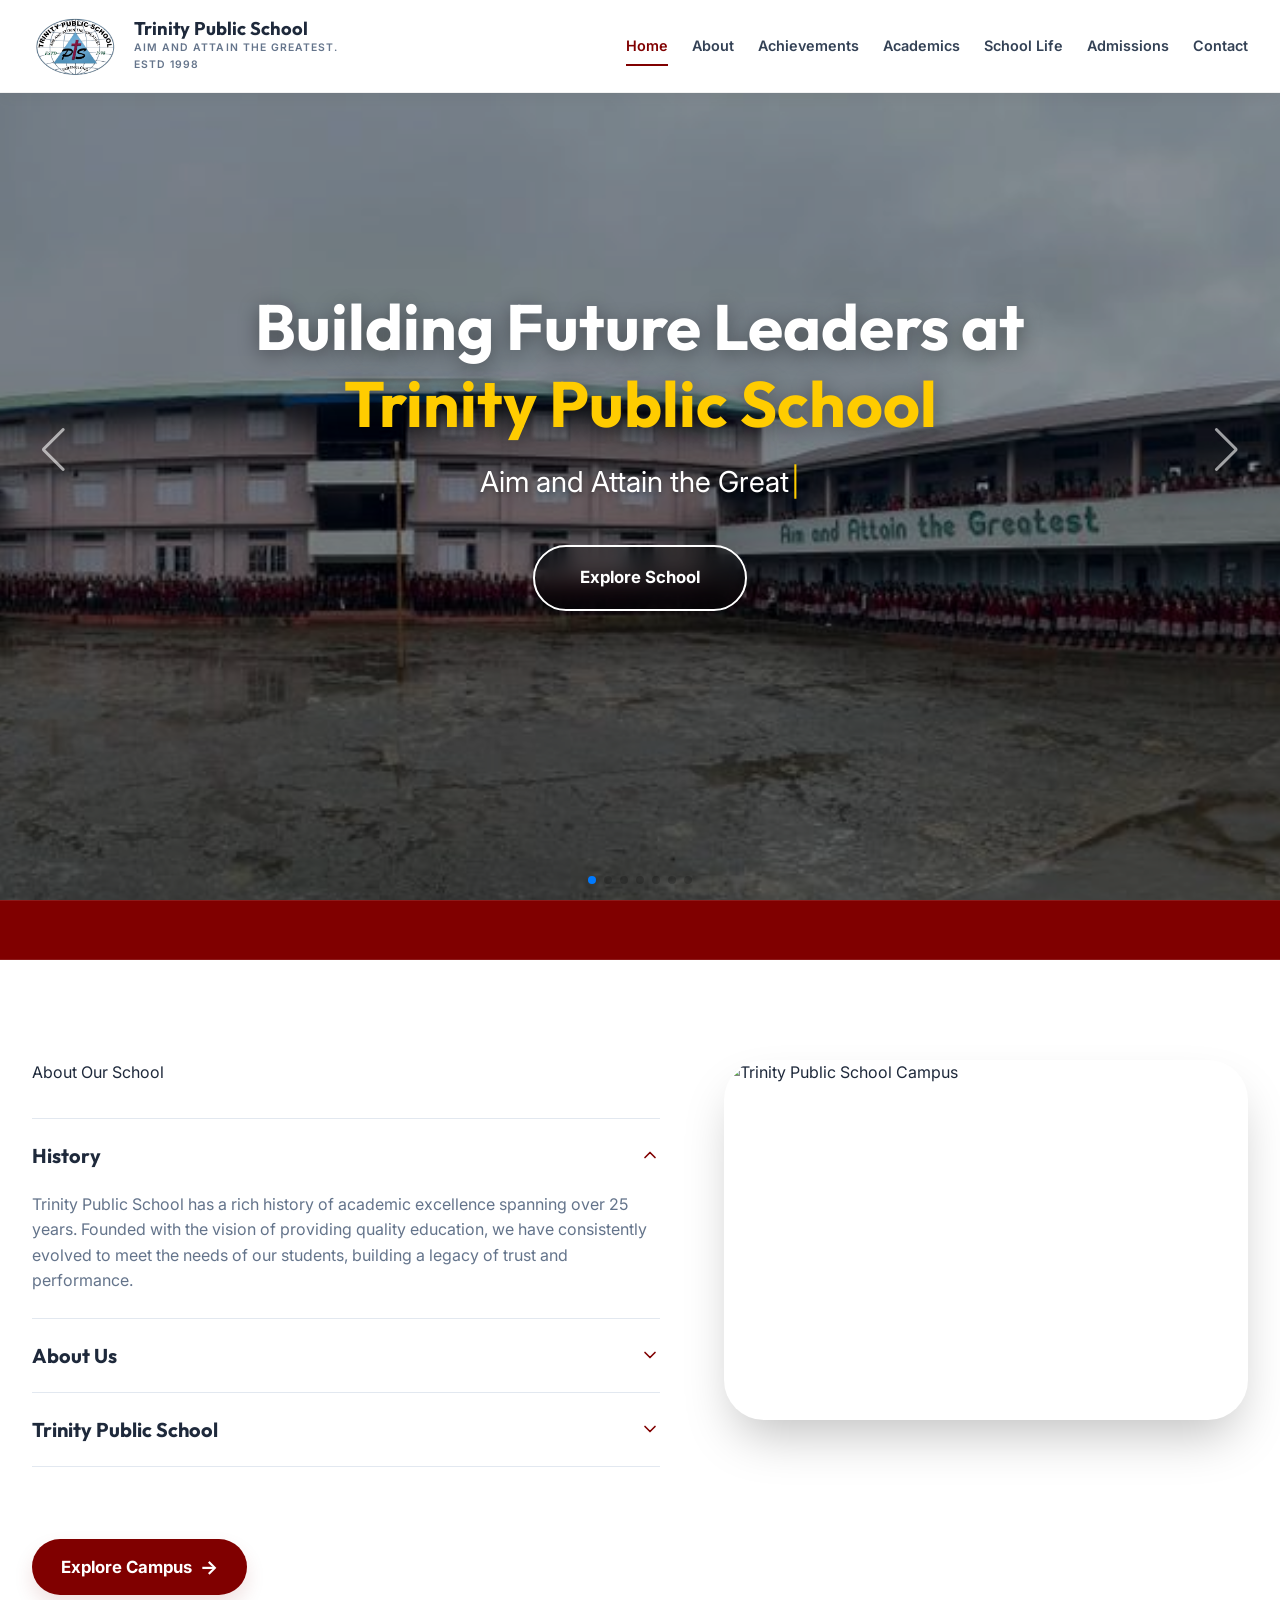
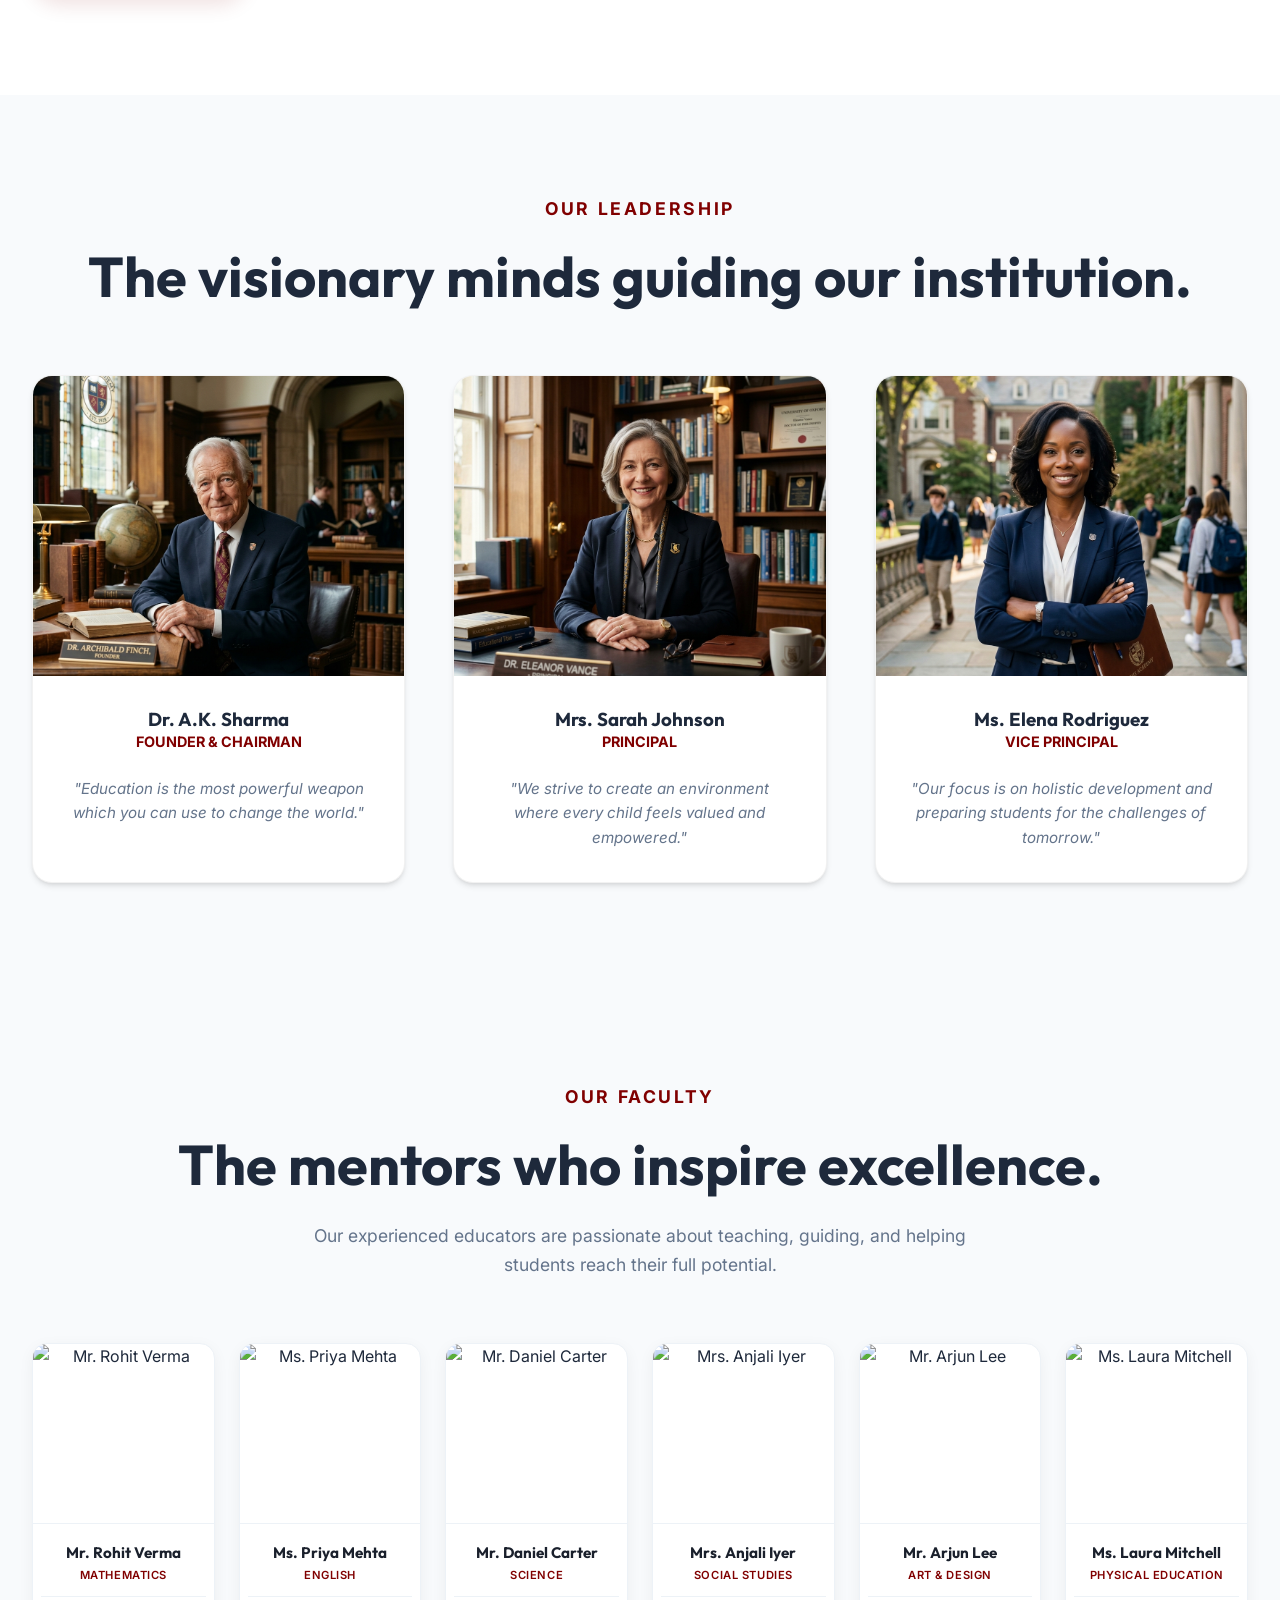
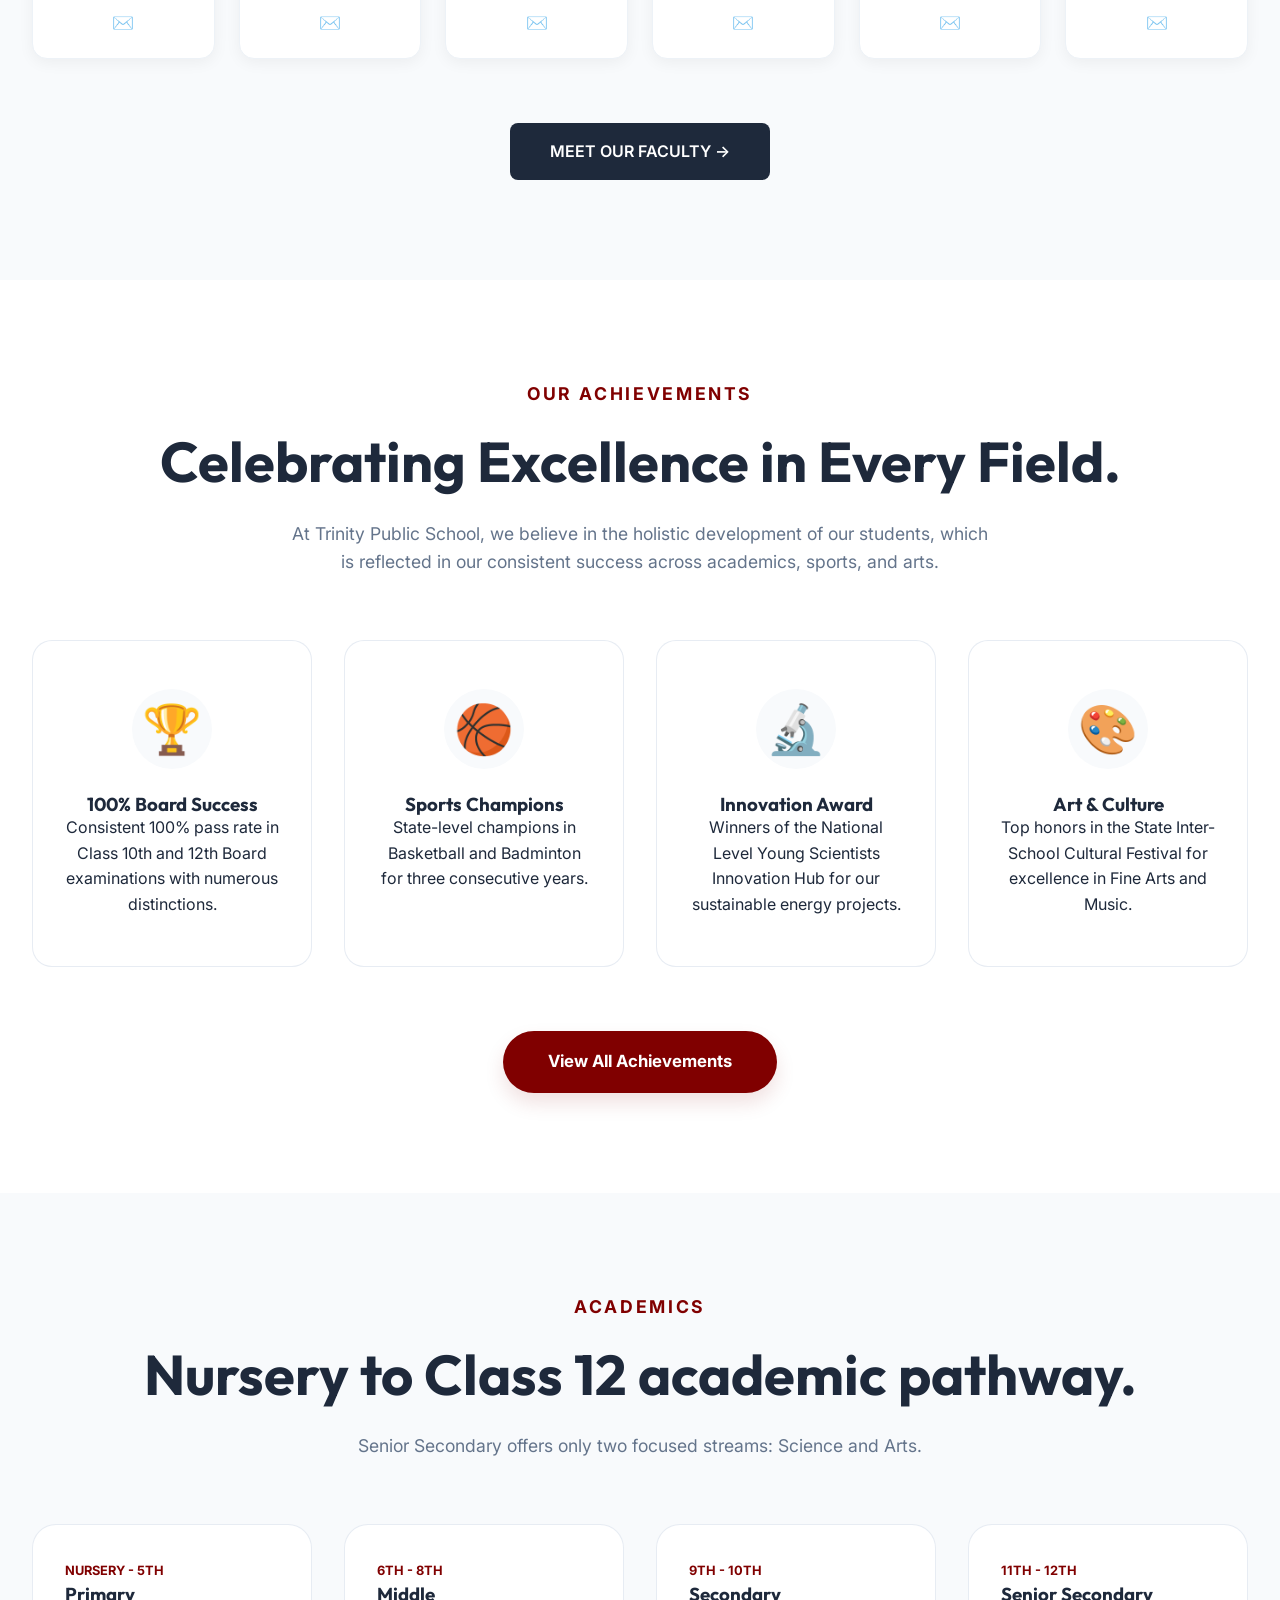
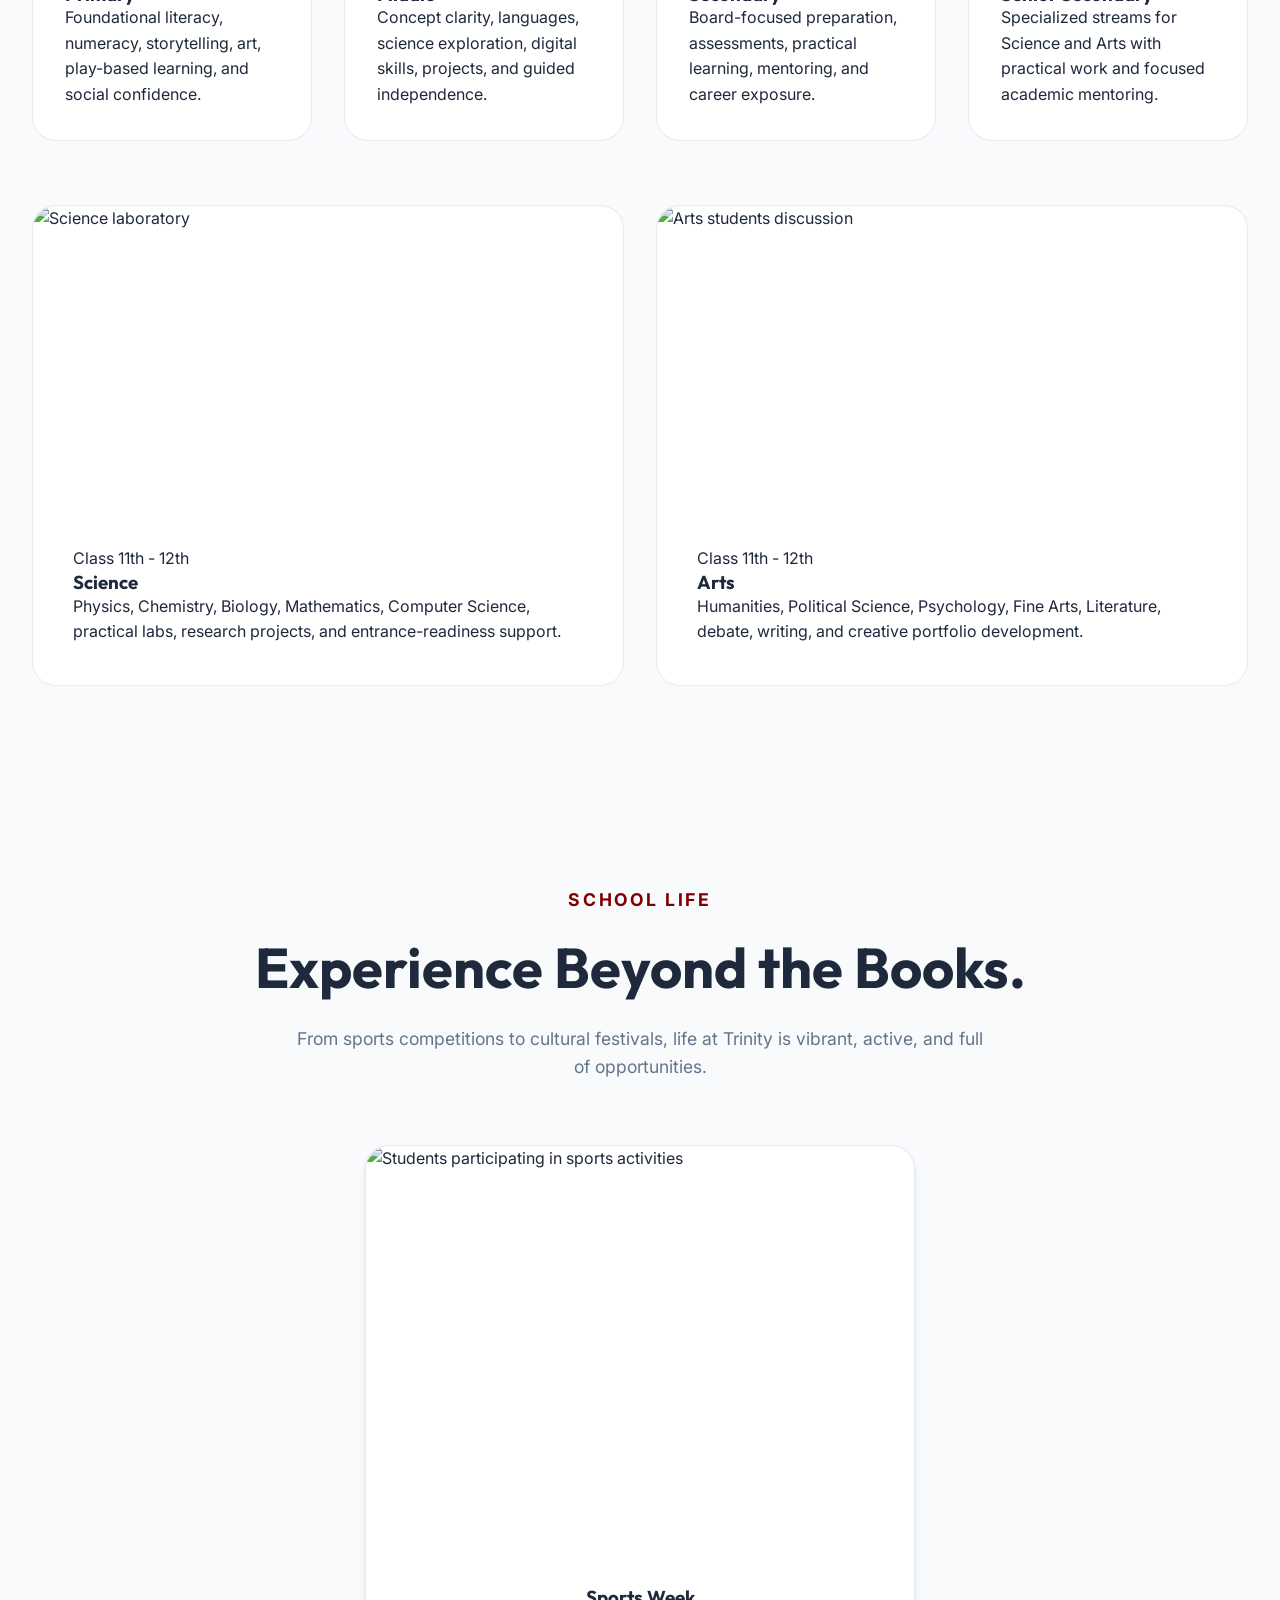
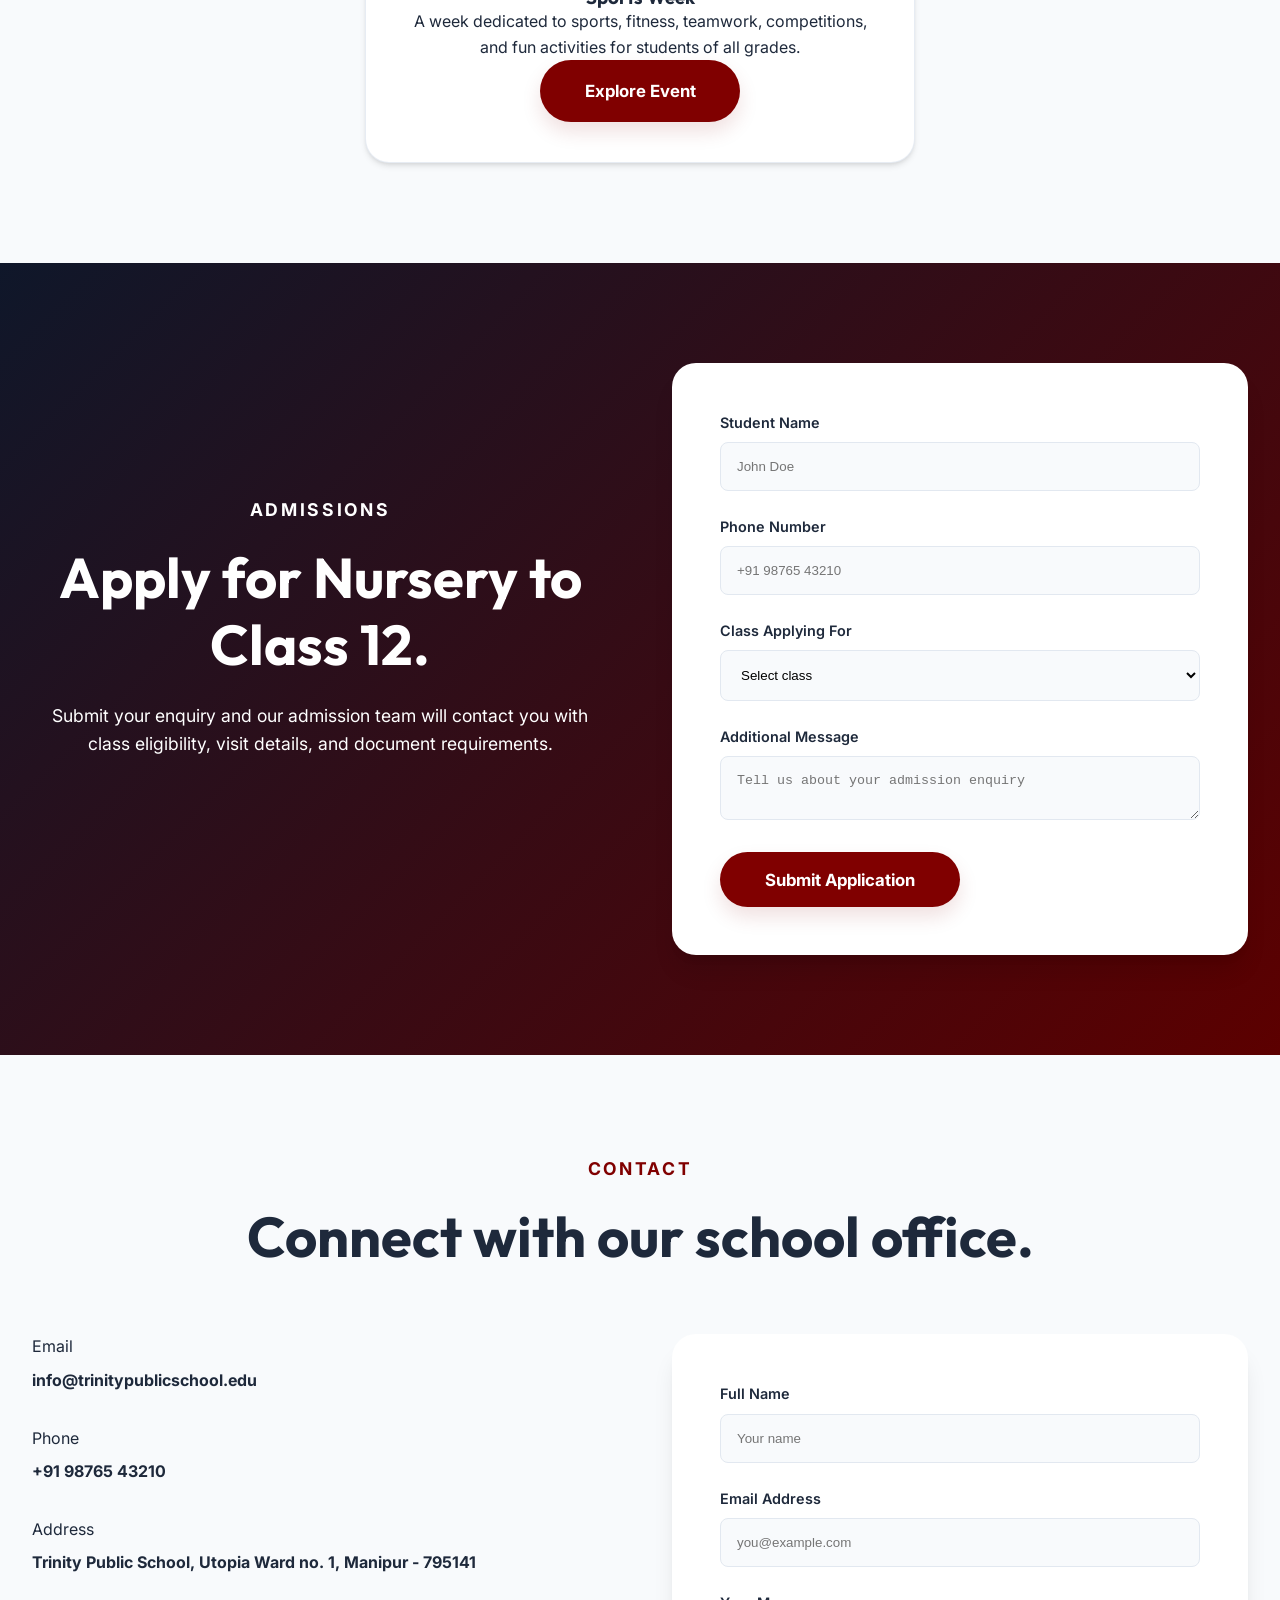
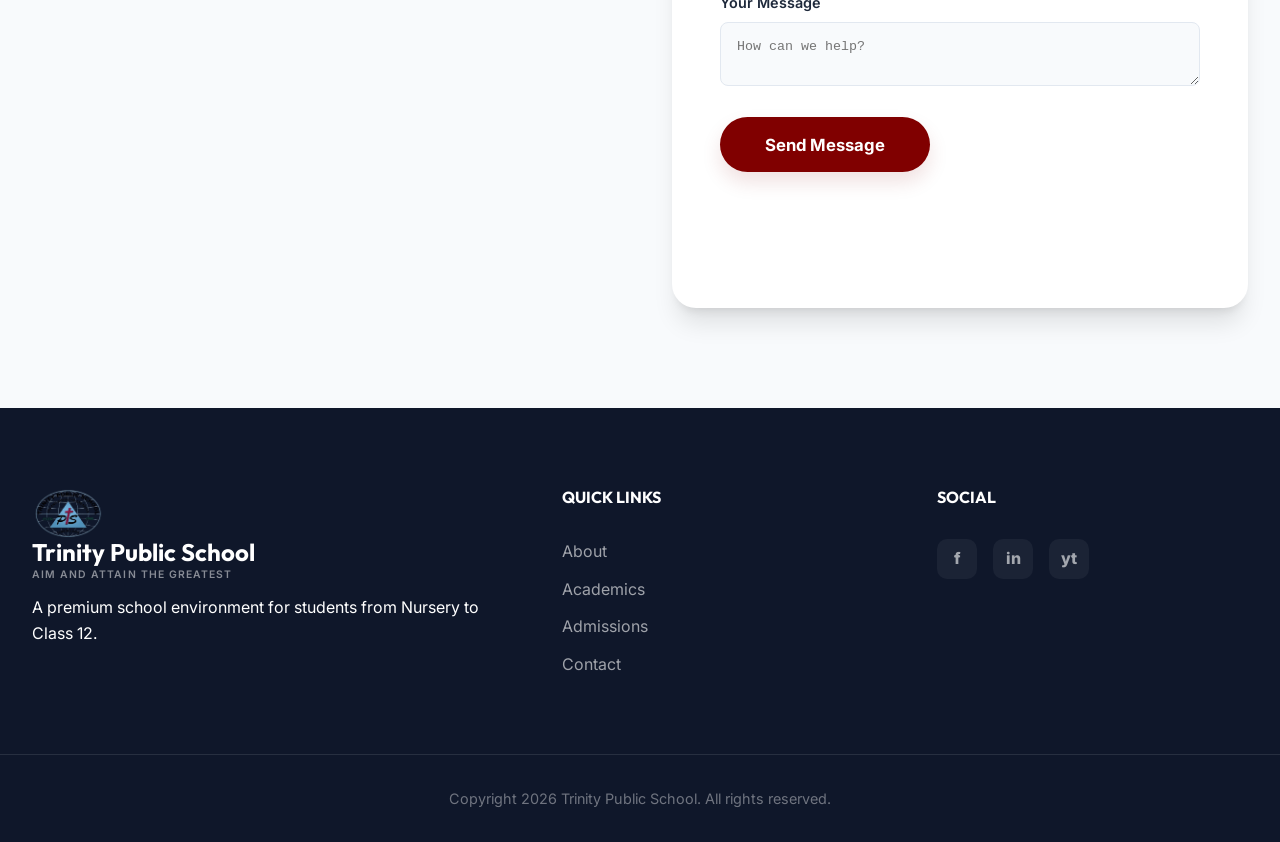
==== commit 91817fe4: "feat: implement announcement bar and redesign about section with accordion and updated hero mobile l" ====
--- a/index.html
+++ b/index.html
@@ -25,6 +25,7 @@
         <div class="brand-text">
           <strong>Trinity Public School</strong>
           <small>Aim and Attain The Greatest.</small>
+          <small>ESTD 1998</small>
         </div>
       </a>
 
@@ -88,24 +89,27 @@
           </div>
         </div>
         <!-- Slide 5 -->
-        <div class="swiper-slide hero-slide no-zoom" style="background-image: url('images/Topper1.png');">
-          <div class="hero-image-overlay"></div>
+        <div class="swiper-slide hero-slide no-zoom">
+          <div class="hero-image-overlay" style="background-image: url('images/Topper1.png');"></div>
+          <img src="images/Topper1.png" alt="Topper 1" class="topper-img-mobile">
           <div class="container hero-grid">
             <div class="hero-content"></div>
           </div>
         </div>
 
         <!-- Slide 6 -->
-        <div class="swiper-slide hero-slide no-zoom" style="background-image: url('images/Topper2.png');">
-          <div class="hero-image-overlay"></div>
+        <div class="swiper-slide hero-slide no-zoom">
+          <div class="hero-image-overlay" style="background-image: url('images/Topper2.png');"></div>
+          <img src="images/Topper2.png" alt="Topper 2" class="topper-img-mobile">
           <div class="container hero-grid">
             <div class="hero-content"></div>
           </div>
         </div>
 
         <!-- Slide 7 -->
-        <div class="swiper-slide hero-slide no-zoom" style="background-image: url('images/Topper3.png');">
-          <div class="hero-image-overlay"></div>
+        <div class="swiper-slide hero-slide no-zoom">
+          <div class="hero-image-overlay" style="background-image: url('images/Topper3.png');"></div>
+          <img src="images/Topper3.png" alt="Topper 3" class="topper-img-mobile">
           <div class="container hero-grid">
             <div class="hero-content"></div>
           </div>
@@ -118,31 +122,85 @@
       <div class="swiper-button-next"></div>
     </section>
 
+    <!-- Announcement Bar -->
+    <section class="announcement-bar" aria-label="Announcement">
+      <div class="announcement-track">
+        <span>* Admissions Open 2026–2027</span>
+        <span>* Limited Seats Available</span>
+      </div>
+    </section>
+
 
     <!-- About -->
-    <section class="section-padding" id="about">
-      <div class="container about-new-layout">
-        <div class="about-content-col reveal">
+    <section class="about-section section-padding" id="about">
+      <div class="container about-grid-new">
+        <div class="about-accordion-col reveal">
           <p class="eyebrow">About Our School</p>
-          <h2 class="about-title">A caring campus built for strong foundations and confident futures.</h2>
-          <p class="about-desc">
-            Trinity Public School offers a <strong>complete learning journey</strong> from Nursery to Class 12. We
-            combine disciplined academics with communication skills, sports, arts, technology, and values-based
-            mentoring.
-          </p>
-          <a href="achievements.html" class="btn-maroon-arrow reveal">
-            <span class="btn-icon">🏛️</span>
+          <div class="about-accordion">
+            <div class="accordion-item active">
+              <button class="accordion-header">
+                History
+                <span class="accordion-icon">
+                  <svg xmlns="http://www.w3.org/2000/svg" width="20" height="20" viewBox="0 0 24 24" fill="none"
+                    stroke="currentColor" stroke-width="2" stroke-linecap="round" stroke-linejoin="round">
+                    <polyline points="6 9 12 15 18 9"></polyline>
+                  </svg>
+                </span>
+              </button>
+              <div class="accordion-content">
+                <div class="content-inner">
+                  <p>Trinity Public School has a rich history of academic excellence spanning over 25 years. Founded
+                    with the vision of providing quality education, we have consistently evolved to meet the needs of
+                    our students, building a legacy of trust and performance.</p>
+                </div>
+              </div>
+            </div>
+            <div class="accordion-item">
+              <button class="accordion-header">
+                About Us
+                <span class="accordion-icon">
+                  <svg xmlns="http://www.w3.org/2000/svg" width="20" height="20" viewBox="0 0 24 24" fill="none"
+                    stroke="currentColor" stroke-width="2" stroke-linecap="round" stroke-linejoin="round">
+                    <polyline points="6 9 12 15 18 9"></polyline>
+                  </svg>
+                </span>
+              </button>
+              <div class="accordion-content">
+                <div class="content-inner">
+                  <p>We are a co-educational institution dedicated to fostering holistic growth. Our campus is a vibrant
+                    community where students are encouraged to explore their passions, develop strong values, and
+                    prepare for a global future.</p>
+                </div>
+              </div>
+            </div>
+            <div class="accordion-item">
+              <button class="accordion-header">
+                Trinity Public School
+                <span class="accordion-icon">
+                  <svg xmlns="http://www.w3.org/2000/svg" width="20" height="20" viewBox="0 0 24 24" fill="none"
+                    stroke="currentColor" stroke-width="2" stroke-linecap="round" stroke-linejoin="round">
+                    <polyline points="6 9 12 15 18 9"></polyline>
+                  </svg>
+                </span>
+              </button>
+              <div class="accordion-content">
+                <div class="content-inner">
+                  <p>Located in a serene environment, Trinity Public School offers state-of-the-art facilities and a
+                    curriculum that balances traditional values with modern educational practices. We aim to attain the
+                    greatest in every student.</p>
+                </div>
+              </div>
+            </div>
+          </div>
+          <a href="#academics" class="btn btn-primary rounded-full reveal about-explore-btn">
             Explore Campus
             <span class="btn-arrow">→</span>
           </a>
         </div>
-
         <div class="about-image-col reveal">
-          <img src="images/ClassRoom.jpg" alt="Students learning in a classroom" />
-        </div>
-      </div>
-
-
+          <img src="images/ClassRoom.jpg" alt="Trinity Public School Campus" class="about-image" />
+        </div>
+      </div>
     </section>
 
     <!-- Leadership Team -->
--- a/style.css
+++ b/style.css
@@ -61,7 +61,8 @@
   font-size: 16px;
 }
 
-html, body {
+html,
+body {
   overflow-x: hidden;
   position: relative;
   width: 100%;
@@ -75,7 +76,11 @@
   transition: background 0.5s ease;
 }
 
-h1, h2, h3, h4, .brand strong {
+h1,
+h2,
+h3,
+h4,
+.brand strong {
   font-family: var(--font-heading);
   font-weight: 700;
   line-height: 1.2;
@@ -196,7 +201,8 @@
   position: relative;
 }
 
-.nav-menu a:hover, .nav-menu a.active {
+.nav-menu a:hover,
+.nav-menu a.active {
   color: var(--primary);
 }
 
@@ -211,7 +217,8 @@
   transition: var(--transition);
 }
 
-.nav-menu a:hover::after, .nav-menu a.active::after {
+.nav-menu a:hover::after,
+.nav-menu a.active::after {
   width: 100%;
 }
 
@@ -258,12 +265,22 @@
   transform: scale(1.1);
 }
 
-.swiper-button-prev { left: 40px !important; }
-.swiper-button-next { right: 40px !important; }
+.swiper-button-prev {
+  left: 40px !important;
+}
+
+.swiper-button-next {
+  right: 40px !important;
+}
 
 @media (max-width: 768px) {
-  .swiper-button-prev { left: 15px !important; }
-  .swiper-button-next { right: 15px !important; }
+  .swiper-button-prev {
+    left: 15px !important;
+  }
+
+  .swiper-button-next {
+    right: 15px !important;
+  }
 }
 
 
@@ -309,13 +326,19 @@
 
 .no-zoom .hero-image-overlay {
   background-image: inherit;
-  background-size: contain !important; /* Sharp and undistorted */
+  background-size: contain !important;
+  /* Sharp and undistorted */
   background-position: center;
-  top: 0; 
+  top: 0;
   height: 100%;
-  z-index: 2; /* Over the blur */
+  z-index: 2;
+  /* Over the blur */
   transition: none !important;
   transform: none !important;
+}
+
+.topper-img-mobile {
+  display: none;
 }
 
 .no-zoom .hero-image-overlay::before {
@@ -381,8 +404,15 @@
 }
 
 @keyframes blink {
-  0%, 100% { opacity: 1; }
-  50% { opacity: 0; }
+
+  0%,
+  100% {
+    opacity: 1;
+  }
+
+  50% {
+    opacity: 0;
+  }
 }
 
 .hero-buttons {
@@ -434,6 +464,59 @@
 }
 
 /* ---------------------------------------------------------
+   4.5 ANNOUNCEMENT BAR
+   --------------------------------------------------------- */
+.announcement-bar {
+  background: var(--primary);
+  color: white;
+  overflow: hidden;
+  white-space: nowrap;
+  padding: 15px 0;
+  border-top: 1px solid rgba(255, 255, 255, 0.1);
+  border-bottom: 1px solid rgba(255, 255, 255, 0.1);
+  position: relative;
+  z-index: 50;
+  height: 60px;
+  display: flex;
+  align-items: center;
+}
+
+.announcement-track {
+  display: inline-flex;
+  gap: 100px;
+  padding-left: 100%; /* Start text from the right edge */
+  animation: scrollText 12s linear infinite;
+  font-weight: 700;
+  font-size: 1.1rem;
+  letter-spacing: 0.05em;
+  text-transform: uppercase;
+  flex-shrink: 0;
+}
+
+@keyframes scrollText {
+  0% {
+    transform: translateX(0);
+  }
+
+  100% {
+    transform: translateX(-100%);
+  }
+}
+
+@media (max-width: 768px) {
+  .announcement-bar {
+    height: 45px;
+    padding: 10px 0;
+  }
+
+  .announcement-track {
+    font-size: 0.9rem;
+    gap: 60px;
+    animation-duration: 8s;
+  }
+}
+
+/* ---------------------------------------------------------
    6. SECTIONS & COMPONENTS
    --------------------------------------------------------- */
 
@@ -503,7 +586,7 @@
   background: white;
   border-radius: 15px;
   overflow: hidden;
-  box-shadow: 0 4px 15px rgba(0,0,0,0.05);
+  box-shadow: 0 4px 15px rgba(0, 0, 0, 0.05);
   transition: transform 0.3s ease;
   border: 1px solid #edf2f7;
   text-align: center;
@@ -752,20 +835,156 @@
   line-height: 1.4;
 }
 
-@media (max-width: 1200px) {
-  .about-new-layout { gap: 3rem; }
-  .features-bar { grid-template-columns: repeat(2, 1fr); gap: 3rem; padding: 2.5rem; }
-  .f-item:nth-child(2)::after { display: none; }
+/* ---------------------------------------------------------
+   6.1 ABOUT SECTION (REDESIGN)
+   --------------------------------------------------------- */
+.about-grid-new {
+  display: grid;
+  grid-template-columns: 1.2fr 1fr;
+  gap: 4rem;
+  align-items: flex-start;
+}
+
+.about-accordion {
+  margin-top: 2rem;
+  margin-bottom: 2.5rem;
+  border-top: 1px solid #e2e8f0;
+}
+
+.accordion-item {
+  border-bottom: 1px solid #e2e8f0;
+}
+
+.accordion-header {
+  width: 100%;
+  padding: 1.5rem 0;
+  display: flex;
+  justify-content: space-between;
+  align-items: center;
+  background: none;
+  border: none;
+  font-family: var(--font-heading);
+  font-size: 1.25rem;
+  font-weight: 700;
+  color: var(--text-main);
+  cursor: pointer;
+  text-align: left;
+  transition: var(--transition);
+}
+
+.accordion-header:hover {
+  color: var(--primary);
+}
+
+.accordion-icon {
+  display: flex;
+  align-items: center;
+  justify-content: center;
+  transition: transform 0.3s ease;
+  color: var(--primary);
+}
+
+.accordion-item.active .accordion-icon {
+  transform: rotate(180deg);
+}
+
+.accordion-content {
+  max-height: 0;
+  overflow: hidden;
+  transition: max-height 0.4s cubic-bezier(0.4, 0, 0.2, 1);
+  background: transparent;
+}
+
+.accordion-item.active .accordion-content {
+  max-height: 500px; /* Large enough for content */
+}
+
+.content-inner {
+  padding-bottom: 1.5rem;
+  color: var(--text-muted);
+  line-height: 1.6;
+  font-size: 1rem;
+}
+
+.brochure-btn {
+  display: inline-flex;
+  align-items: center;
+  gap: 1rem;
+  background: #ffcc00; /* Yellow background */
+  color: #000;
+  padding: 1rem 2rem;
+  border-radius: 8px;
+  font-weight: 700;
+  font-size: 0.95rem;
+  text-transform: uppercase;
+  letter-spacing: 0.05em;
+  transition: var(--transition);
+  box-shadow: 0 4px 15px rgba(255, 204, 0, 0.2);
+}
+
+.brochure-btn:hover {
+  background: #e6b800;
+  transform: translateY(-3px);
+  box-shadow: 0 8px 25px rgba(255, 204, 0, 0.3);
+  color: #000;
+}
+
+.brochure-btn .btn-arrow {
+  font-size: 1.2rem;
+  transition: transform 0.3s ease;
+}
+
+.brochure-btn:hover .btn-arrow {
+  transform: translateX(5px);
+}
+
+.about-explore-btn {
+  margin-top: 2rem;
+  display: inline-flex;
+  align-items: center;
+  gap: 0.5rem;
+  padding: 0.8rem 1.8rem;
+}
+
+.about-explore-btn .btn-arrow {
+  font-size: 1.2rem;
+  transition: transform 0.3s ease;
+}
+
+.about-explore-btn:hover .btn-arrow {
+  transform: translateX(5px);
+}
+
+.about-image {
+  width: 100%;
+  height: auto;
+  border-radius: 20px;
+  box-shadow: var(--shadow-lg);
+  object-fit: cover;
+}
+
+@media (max-width: 1024px) {
+  .about-grid-new {
+    grid-template-columns: 1fr;
+    gap: 3rem;
+  }
 }
 
 @media (max-width: 768px) {
-  .about-new-layout { grid-template-columns: 1fr; text-align: center; }
-  .about-content-col { text-align: center; }
-  .about-desc { margin: 0 auto 2.5rem; }
-  .features-bar { grid-template-columns: 1fr; padding: 2rem; gap: 2.5rem; }
-  .f-item::after { display: none; }
-  .f-item { flex-direction: column; text-align: center; padding: 0; }
-  .about-image-col img { border-radius: 24px; }
+  .accordion-header {
+    font-size: 1.1rem;
+    padding: 1.2rem 0;
+  }
+  
+  .about-explore-btn {
+    margin-top: 1.5rem !important;
+    padding: 0.6rem 1.2rem !important;
+    font-size: 0.85rem !important;
+    width: fit-content !important;
+    margin-left: 0 !important;
+    margin-right: auto !important;
+    display: flex !important;
+  }
 }
 
 
@@ -776,9 +995,17 @@
   margin-top: 4rem;
 }
 
-.two-column { grid-template-columns: repeat(2, 1fr); }
-.three-column { grid-template-columns: repeat(3, 1fr); }
-.four-column { grid-template-columns: repeat(4, 1fr); }
+.two-column {
+  grid-template-columns: repeat(2, 1fr);
+}
+
+.three-column {
+  grid-template-columns: repeat(3, 1fr);
+}
+
+.four-column {
+  grid-template-columns: repeat(4, 1fr);
+}
 
 .info-card {
   background: var(--bg-card);
@@ -818,7 +1045,9 @@
   transform: scale(1.05);
 }
 
-.level-card:hover h3, .level-card:hover p, .level-card:hover span {
+.level-card:hover h3,
+.level-card:hover p,
+.level-card:hover span {
   color: white;
 }
 
@@ -1008,7 +1237,9 @@
   color: var(--text-main);
 }
 
-.form-card input, .form-card select, .form-card textarea {
+.form-card input,
+.form-card select,
+.form-card textarea {
   width: 100%;
   padding: 1rem;
   background: #f8fafc;
@@ -1018,7 +1249,9 @@
   transition: var(--transition);
 }
 
-.form-card input:focus, .form-card select:focus, .form-card textarea:focus {
+.form-card input:focus,
+.form-card select:focus,
+.form-card textarea:focus {
   border-color: var(--primary);
   background: white;
   box-shadow: 0 0 0 4px rgba(128, 0, 0, 0.05);
@@ -1141,12 +1374,21 @@
 
 /* Large Desktop & Tablets (1024px) */
 @media (max-width: 1024px) {
-  .about-grid, .admission-grid, .contact-grid, .footer-grid, .achievement-grid, .leadership-grid, .faculty-grid {
+
+  .about-grid,
+  .admission-grid,
+  .contact-grid,
+  .footer-grid,
+  .achievement-grid,
+  .leadership-grid,
+  .faculty-grid {
     grid-template-columns: 1fr;
     gap: 3rem;
   }
 
-  .four-column, .leadership-grid, .faculty-grid {
+  .four-column,
+  .leadership-grid,
+  .faculty-grid {
     grid-template-columns: repeat(3, 1fr);
   }
 }
@@ -1155,6 +1397,127 @@
 @media (max-width: 768px) {
   .container {
     padding: 0 1.5rem;
+  }
+
+  /* Hero Slider Mobile Fix */
+  .hero-section,
+  .hero-slider,
+  .hero-slide {
+    width: 100%;
+    height: 300px !important;
+    /* Increased to 300px for more vertical space */
+    min-height: 300px !important;
+    overflow: hidden;
+    display: flex;
+    align-items: center;
+    justify-content: center;
+  }
+
+  .hero-slide img,
+  .hero-image-overlay {
+    width: 100%;
+    height: 100%;
+    object-fit: cover;
+    object-position: center;
+    display: block;
+    background-size: cover !important;
+    background-position: center !important;
+    background-attachment: scroll !important;
+  }
+
+  /* Optional: Slight dark overlay for premium look */
+  .hero-image-overlay::after {
+    content: '';
+    position: absolute;
+    inset: 0;
+    background: rgba(0, 0, 0, 0.2);
+    /* Reduced overlay for better visibility */
+    z-index: 1;
+  }
+
+  /* Topper Slides Mobile Fix: Show full image without cropping */
+  .no-zoom .hero-image-overlay {
+    display: none !important;
+    /* Hide background overlay on mobile */
+  }
+
+  .no-zoom::before {
+    display: none !important;
+    /* Remove blur on mobile */
+  }
+
+  .hero-slide img[src*="Topper"] {
+    width: 100%;
+    height: 100% !important;
+    object-fit: contain !important;
+    object-position: center center !important;
+    border-radius: 0 !important;
+    background: #000;
+    display: block !important;
+    margin: auto !important;
+    position: absolute !important;
+    inset: 0 !important;
+    z-index: 5;
+  }
+
+  .hero-slide {
+    height: auto !important;
+    min-height: 260px !important;
+    display: flex !important;
+    align-items: center !important;
+    justify-content: center !important;
+    overflow: hidden !important;
+    border-radius: 0 !important;
+    background: #000 !important;
+    position: relative !important;
+  }
+
+  .hero-content {
+    opacity: 1 !important;
+    transform: none !important;
+    padding: 110px 1.5rem 30px !important;
+    /* Increased top spacing */
+    position: relative;
+    z-index: 10;
+  }
+
+  .hero-content h1 {
+    font-size: 1.5rem !important;
+    /* Slightly larger to match 300px height */
+    margin-bottom: 0.5rem !important;
+    line-height: 1.2;
+    margin-top: 10px !important;
+  }
+
+  .hero-subtitle {
+    font-size: 0.9rem !important;
+    margin-bottom: 1.2rem !important;
+  }
+
+  .hero-buttons {
+    margin-top: 0.6rem !important;
+  }
+
+  .btn {
+    padding: 0.7rem 1.5rem !important;
+    font-size: 0.9rem !important;
+    width: 85% !important;
+    max-width: 320px !important;
+    margin: 0.5rem auto !important;
+    display: inline-flex !important;
+  }
+
+  /* Align Swiper arrows for 300px height */
+  .swiper-button-next,
+  .swiper-button-prev {
+    width: 30px !important;
+    height: 30px !important;
+    top: 50% !important;
+  }
+
+  .swiper-button-next:after,
+  .swiper-button-prev:after {
+    font-size: 0.8rem !important;
   }
 
   .menu-toggle {
@@ -1197,24 +1560,62 @@
     pointer-events: auto;
   }
 
-  .two-column, .three-column, .four-column, .stream-grid, .achievement-grid, .leadership-grid, .faculty-grid {
+  .two-column,
+  .three-column,
+  .four-column,
+  .stream-grid,
+  .achievement-grid,
+  .leadership-grid,
+  .faculty-grid {
     grid-template-columns: 1fr;
     gap: 1.5rem;
   }
 
-  .footer-grid { text-align: center; }
-  .footer-brand { justify-content: center; }
-  .social-links { justify-content: center; }
-  
-  .contact-details iframe { height: 250px; }
-
-  .swiper-button-next, .swiper-button-prev {
-    width: 40px;
-    height: 40px;
-  }
-  
-  .swiper-button-next:after, .swiper-button-prev:after {
-    font-size: 1rem;
+  /* Spacing and Readability Improvements */
+  .section-padding {
+    padding: 50px 0 !important;
+    /* Reduced padding for mobile */
+  }
+
+  .about-title {
+    line-height: 1.2 !important;
+    margin-bottom: 1.5rem !important;
+    text-align: center;
+  }
+
+  .btn-maroon-arrow {
+    width: 85% !important;
+    max-width: 320px !important;
+    justify-content: center !important;
+    margin: 0 auto !important;
+  }
+
+  .footer-grid {
+    text-align: center;
+  }
+
+  .footer-brand {
+    justify-content: center;
+  }
+
+  .social-links {
+    justify-content: center;
+  }
+
+  .contact-details iframe {
+    height: 250px;
+  }
+
+  .swiper-button-next,
+  .swiper-button-prev {
+    width: 35px;
+    height: 35px;
+    top: 50%;
+  }
+
+  .swiper-button-next:after,
+  .swiper-button-prev:after {
+    font-size: 0.8rem;
   }
 }
 
@@ -1235,12 +1636,12 @@
   .brand small {
     display: none;
   }
-  
+
   .hero-buttons {
     flex-direction: column;
     align-items: center;
   }
-  
+
   .hero-buttons .btn {
     width: 100%;
     max-width: 280px;
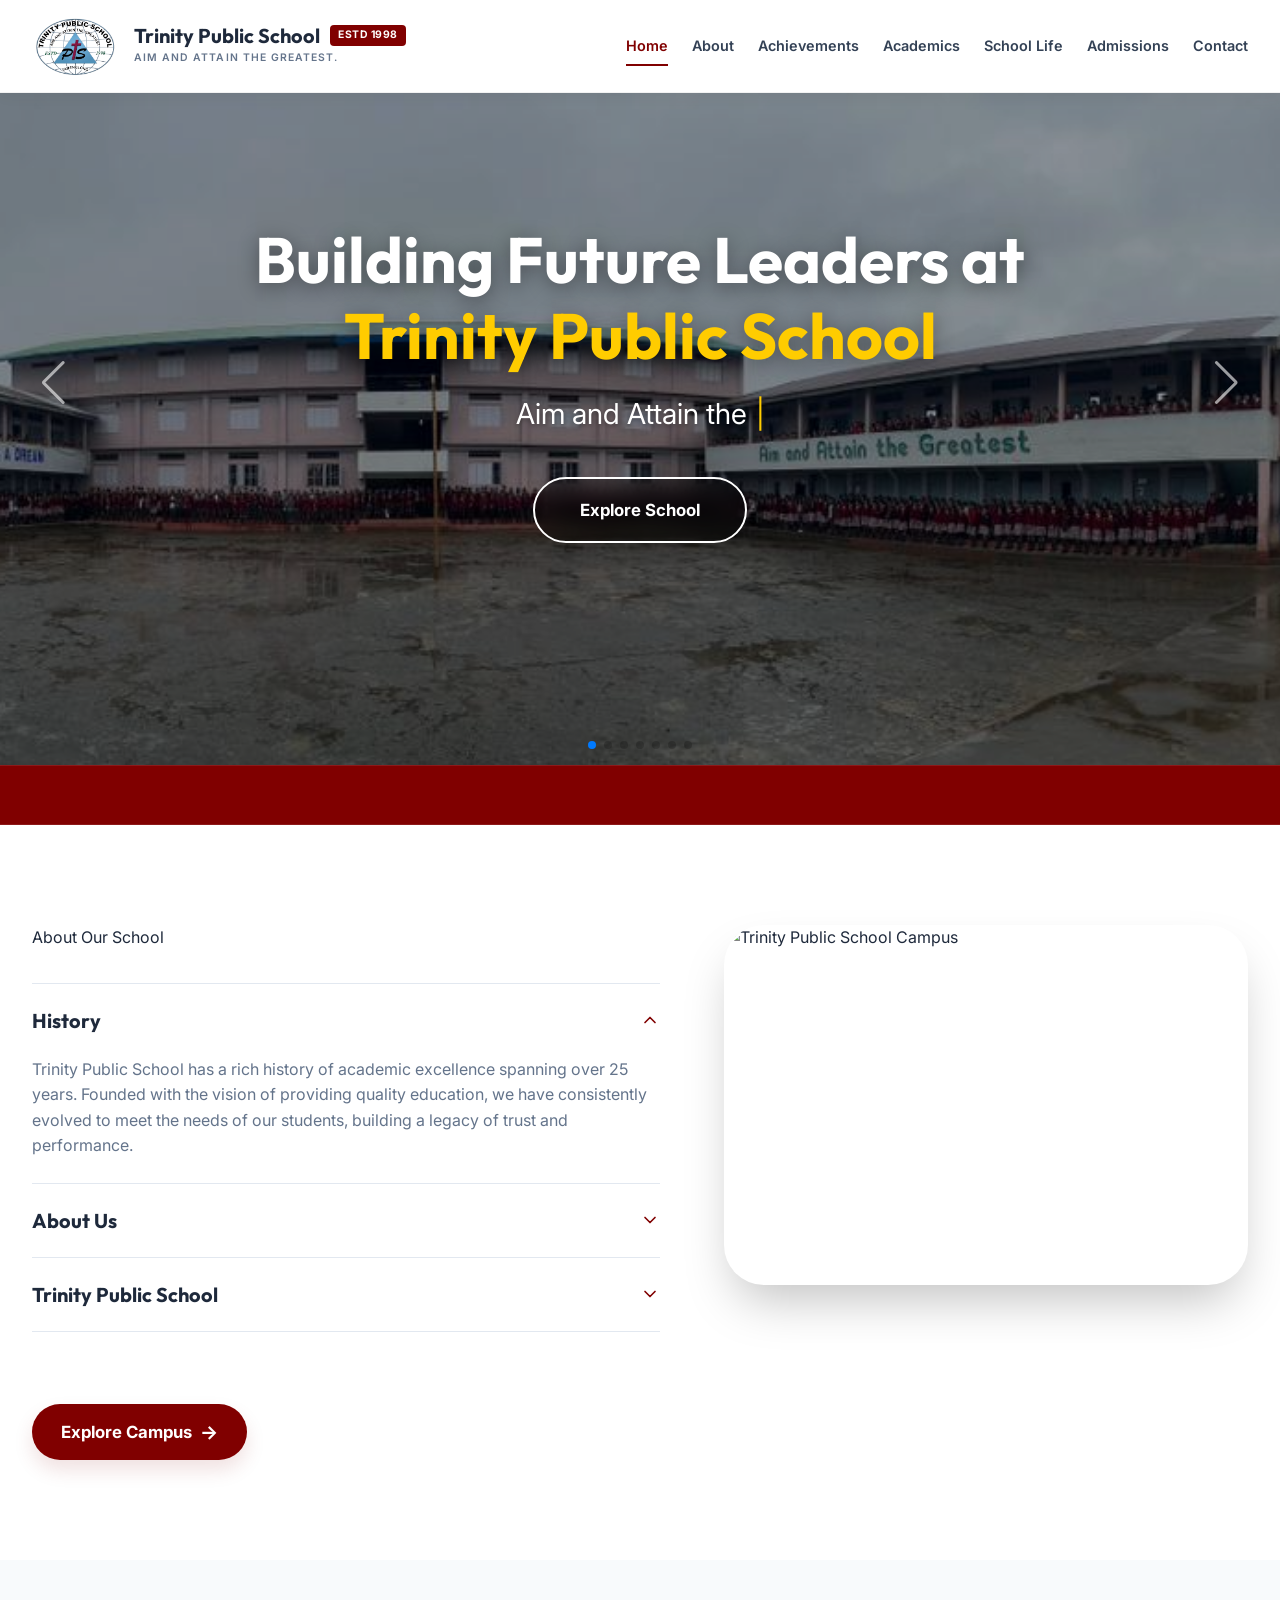
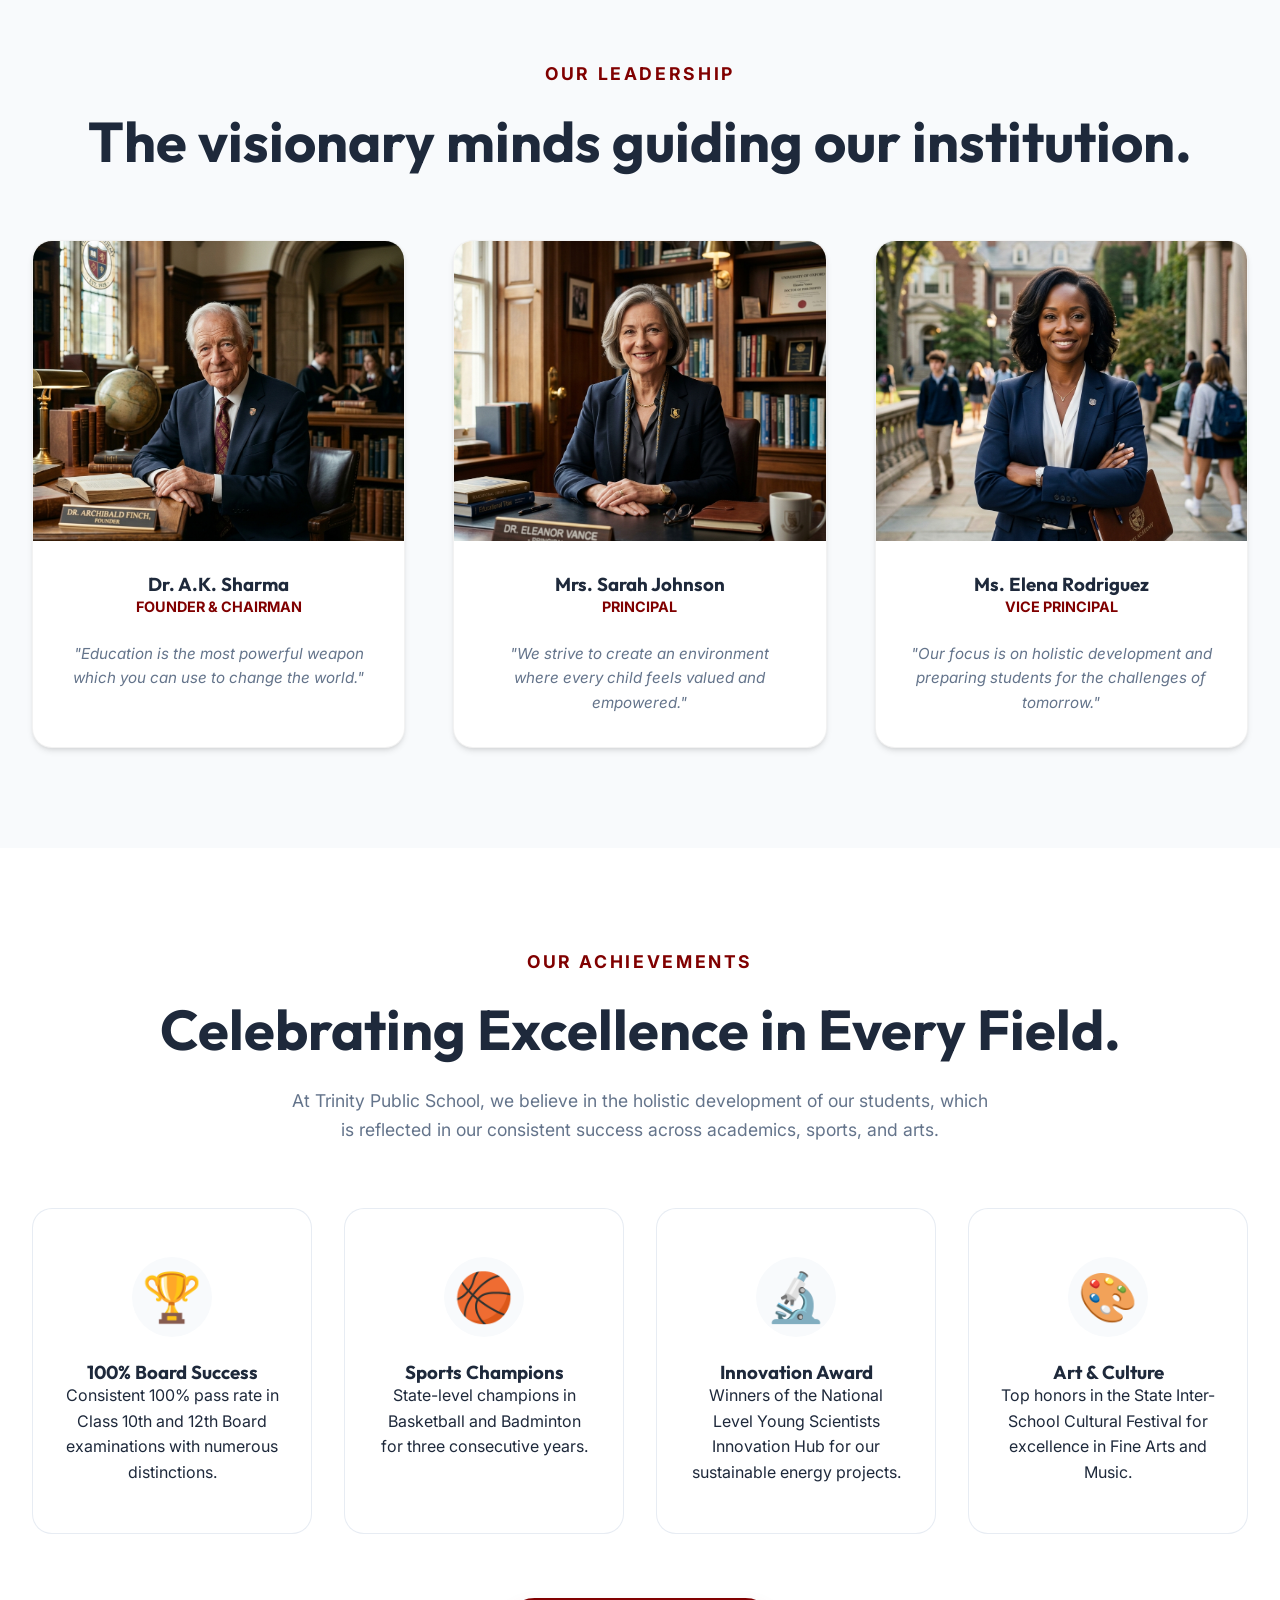
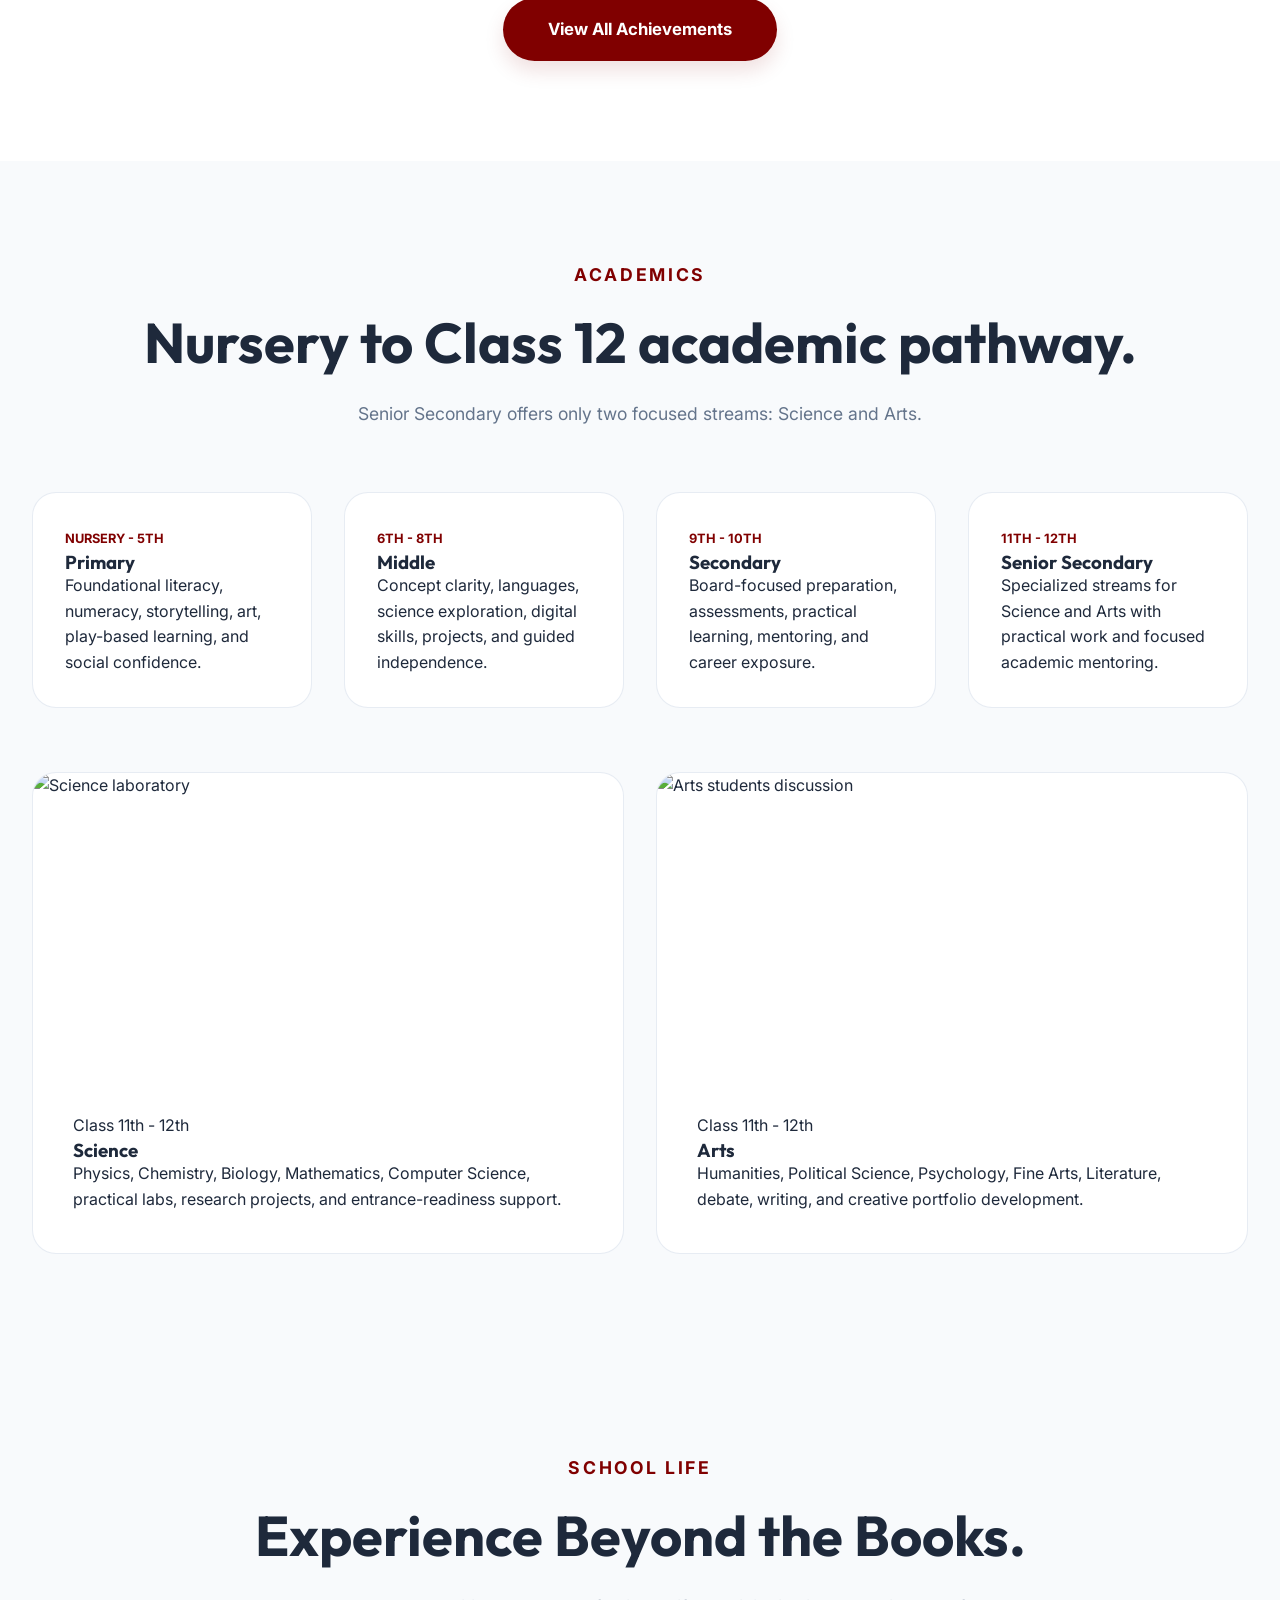
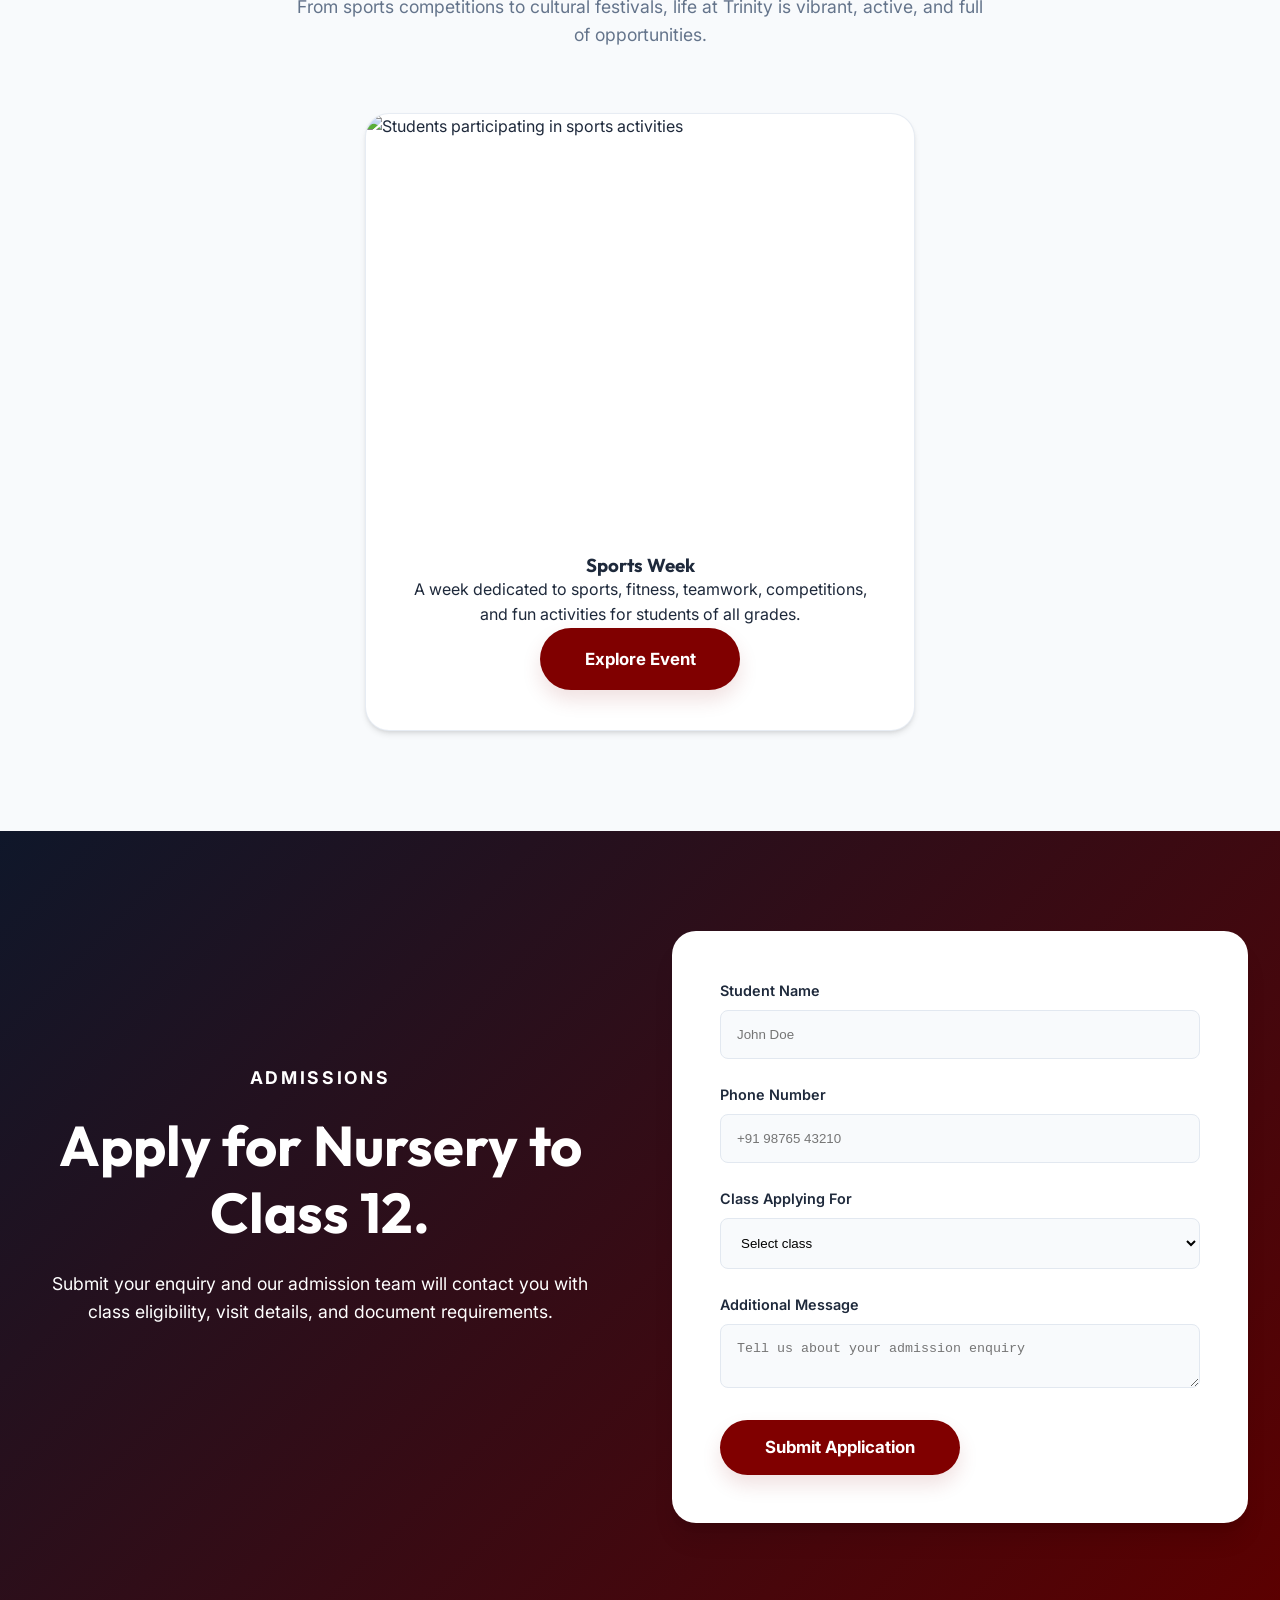
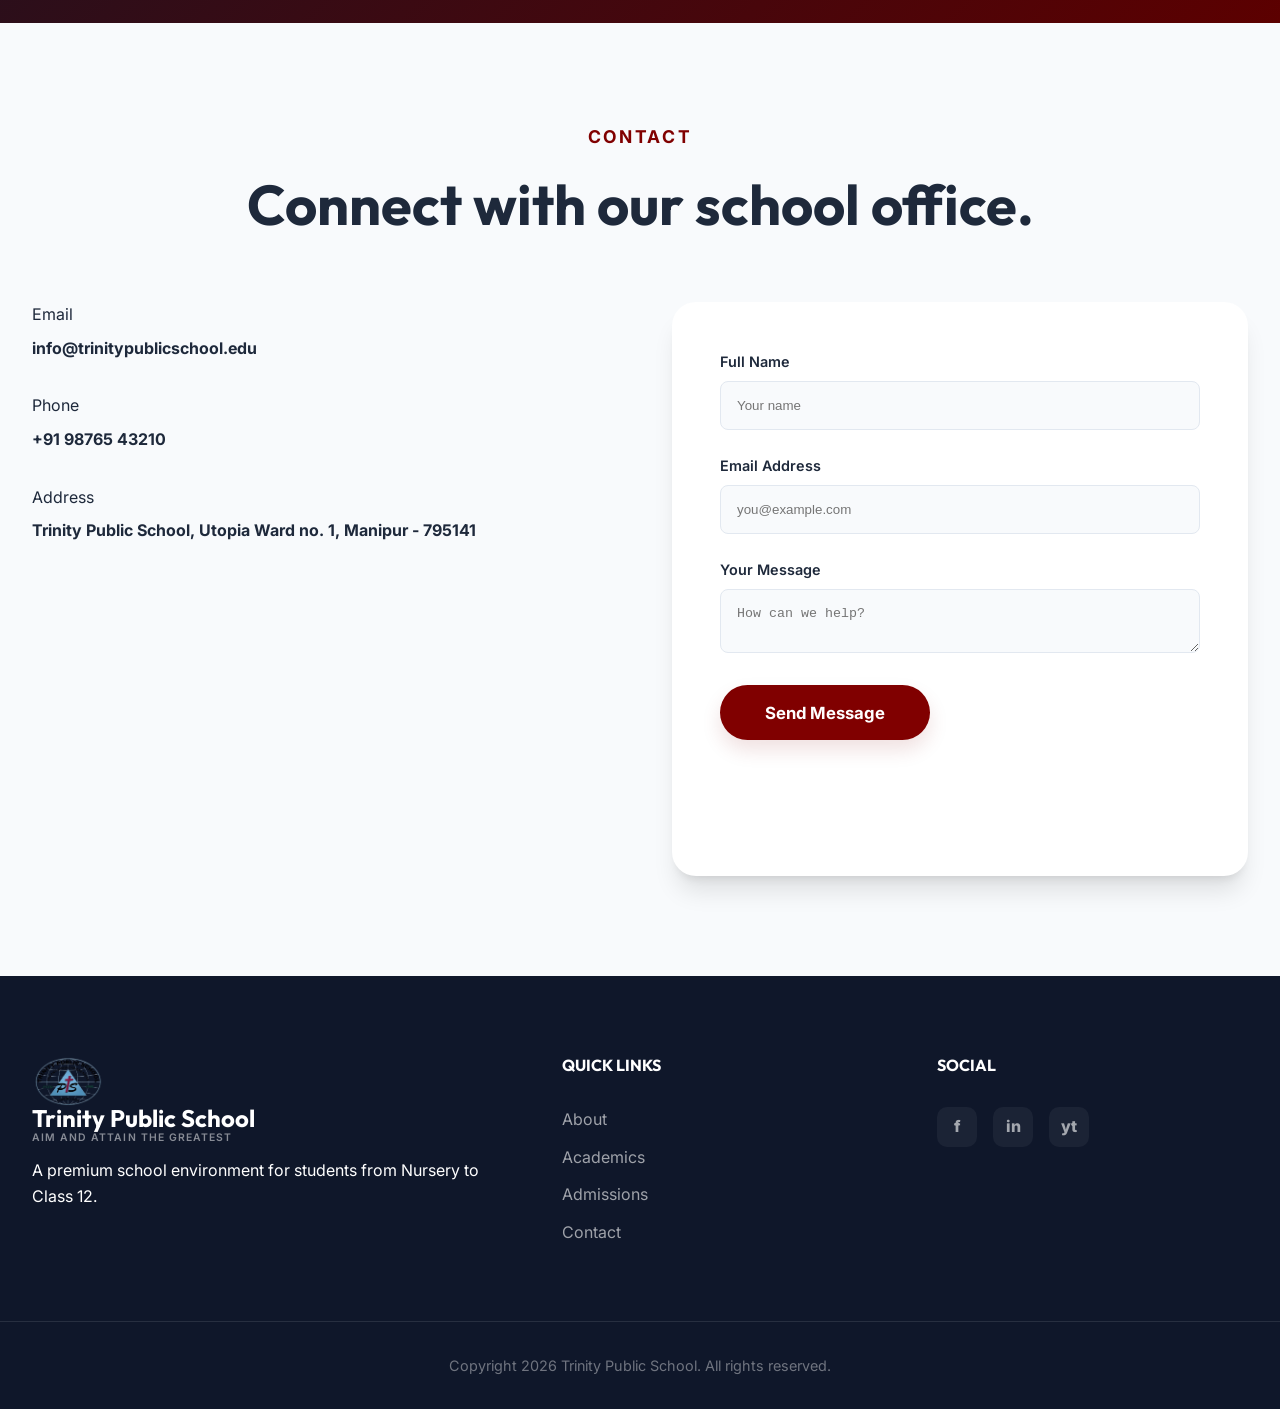
==== commit 11ccbea0: "feat: update header design, reduce hero section height, remove faculty section, and add site favicon" ====
--- a/index.html
+++ b/index.html
@@ -13,6 +13,7 @@
     href="https://fonts.googleapis.com/css2?family=Outfit:wght@300;400;500;600;700;800;900&family=Inter:wght@300;400;500;600;700&display=swap"
     rel="stylesheet" />
   <link rel="stylesheet" href="https://cdn.jsdelivr.net/npm/swiper@11/swiper-bundle.min.css" />
+  <link rel="icon" type="image/png" href="images/favicon.png?v=2" />
   <link rel="stylesheet" href="style.css" />
 </head>
 
@@ -23,9 +24,11 @@
       <a class="brand left-aligned-brand" href="#home" aria-label="Trinity Public School home">
         <img src="images/logo.png" alt="Trinity Public School Logo" class="brand-img" />
         <div class="brand-text">
-          <strong>Trinity Public School</strong>
-          <small>Aim and Attain The Greatest.</small>
-          <small>ESTD 1998</small>
+          <div class="brand-title">
+            <strong>Trinity Public School</strong>
+            <span class="estd-badge">ESTD 1998</span>
+          </div>
+          <small class="brand-motto">Aim and Attain The Greatest.</small>
         </div>
       </a>
 
@@ -252,108 +255,7 @@
       </div>
     </section>
 
-    <!-- Faculty Section -->
-    <section class="section-padding faculty-section">
-      <div class="container">
-        <div class="section-intro centered reveal">
-          <p class="eyebrow">Our Faculty</p>
-          <h2>The mentors who inspire excellence.</h2>
-          <p>Our experienced educators are passionate about teaching, guiding, and helping students reach their full
-            potential.</p>
-        </div>
-
-        <div class="faculty-grid reveal">
-          <!-- Teacher 1 -->
-          <div class="faculty-card">
-            <div class="faculty-image">
-              <img src="https://images.unsplash.com/photo-1544168190-79c17527004f?auto=format&fit=crop&w=400&q=80"
-                alt="Mr. Rohit Verma">
-            </div>
-            <div class="faculty-info">
-              <h3>Mr. Rohit Verma</h3>
-              <p>MATHEMATICS</p>
-              <div class="faculty-social">
-                <span class="email-icon">✉️</span>
-              </div>
-            </div>
-          </div>
-          <!-- Teacher 2 -->
-          <div class="faculty-card">
-            <div class="faculty-image">
-              <img src="https://images.unsplash.com/photo-1573496359142-b8d87734a5a2?auto=format&fit=crop&w=400&q=80"
-                alt="Ms. Priya Mehta">
-            </div>
-            <div class="faculty-info">
-              <h3>Ms. Priya Mehta</h3>
-              <p>ENGLISH</p>
-              <div class="faculty-social">
-                <span class="email-icon">✉️</span>
-              </div>
-            </div>
-          </div>
-          <!-- Teacher 3 -->
-          <div class="faculty-card">
-            <div class="faculty-image">
-              <img src="https://images.unsplash.com/photo-1472099645785-5658abf4ff4e?auto=format&fit=crop&w=400&q=80"
-                alt="Mr. Daniel Carter">
-            </div>
-            <div class="faculty-info">
-              <h3>Mr. Daniel Carter</h3>
-              <p>SCIENCE</p>
-              <div class="faculty-social">
-                <span class="email-icon">✉️</span>
-              </div>
-            </div>
-          </div>
-          <!-- Teacher 4 -->
-          <div class="faculty-card">
-            <div class="faculty-image">
-              <img src="https://images.unsplash.com/photo-1484863137850-59afccd0519e?auto=format&fit=crop&w=400&q=80"
-                alt="Mrs. Anjali Iyer">
-            </div>
-            <div class="faculty-info">
-              <h3>Mrs. Anjali Iyer</h3>
-              <p>SOCIAL STUDIES</p>
-              <div class="faculty-social">
-                <span class="email-icon">✉️</span>
-              </div>
-            </div>
-          </div>
-          <!-- Teacher 5 -->
-          <div class="faculty-card">
-            <div class="faculty-image">
-              <img src="https://images.unsplash.com/photo-1507003211169-0a1dd7228f2d?auto=format&fit=crop&w=400&q=80"
-                alt="Mr. Arjun Lee">
-            </div>
-            <div class="faculty-info">
-              <h3>Mr. Arjun Lee</h3>
-              <p>ART & DESIGN</p>
-              <div class="faculty-social">
-                <span class="email-icon">✉️</span>
-              </div>
-            </div>
-          </div>
-          <!-- Teacher 6 -->
-          <div class="faculty-card">
-            <div class="faculty-image">
-              <img src="https://images.unsplash.com/photo-1494790108377-be9c29b29330?auto=format&fit=crop&w=400&q=80"
-                alt="Ms. Laura Mitchell">
-            </div>
-            <div class="faculty-info">
-              <h3>Ms. Laura Mitchell</h3>
-              <p>PHYSICAL EDUCATION</p>
-              <div class="faculty-social">
-                <span class="email-icon">✉️</span>
-              </div>
-            </div>
-          </div>
-        </div>
-
-        <div class="centered-btn-wrapper reveal">
-          <a href="#contact" class="btn-navy">MEET OUR FACULTY →</a>
-        </div>
-      </div>
-    </section>
+
 
     <!-- Achievements -->
     <section class="section-padding" id="achievements">
--- a/style.css
+++ b/style.css
@@ -169,6 +169,22 @@
   flex-direction: column;
 }
 
+.brand-title {
+  display: flex;
+  align-items: center;
+  gap: 10px;
+}
+
+.estd-badge {
+  font-size: 0.65rem;
+  background: var(--primary);
+  color: white;
+  padding: 2px 8px;
+  border-radius: 4px;
+  font-weight: 700;
+  letter-spacing: 0.05em;
+}
+
 .brand-img {
   height: 60px;
   width: auto;
@@ -176,8 +192,16 @@
 }
 
 .brand strong {
-  font-size: 1.15rem;
+  font-size: 1.25rem;
   color: var(--text-main);
+  line-height: 1;
+}
+
+.brand-motto {
+  font-size: 0.8rem;
+  color: var(--text-muted);
+  font-weight: 500;
+  margin-top: 4px;
 }
 
 .brand small {
@@ -245,7 +269,7 @@
    4. HERO SLIDER
    --------------------------------------------------------- */
 .hero-slider {
-  height: 100vh;
+  height: 85vh; /* Decreased from 100vh */
   width: 100%;
   position: relative;
   overflow: hidden;
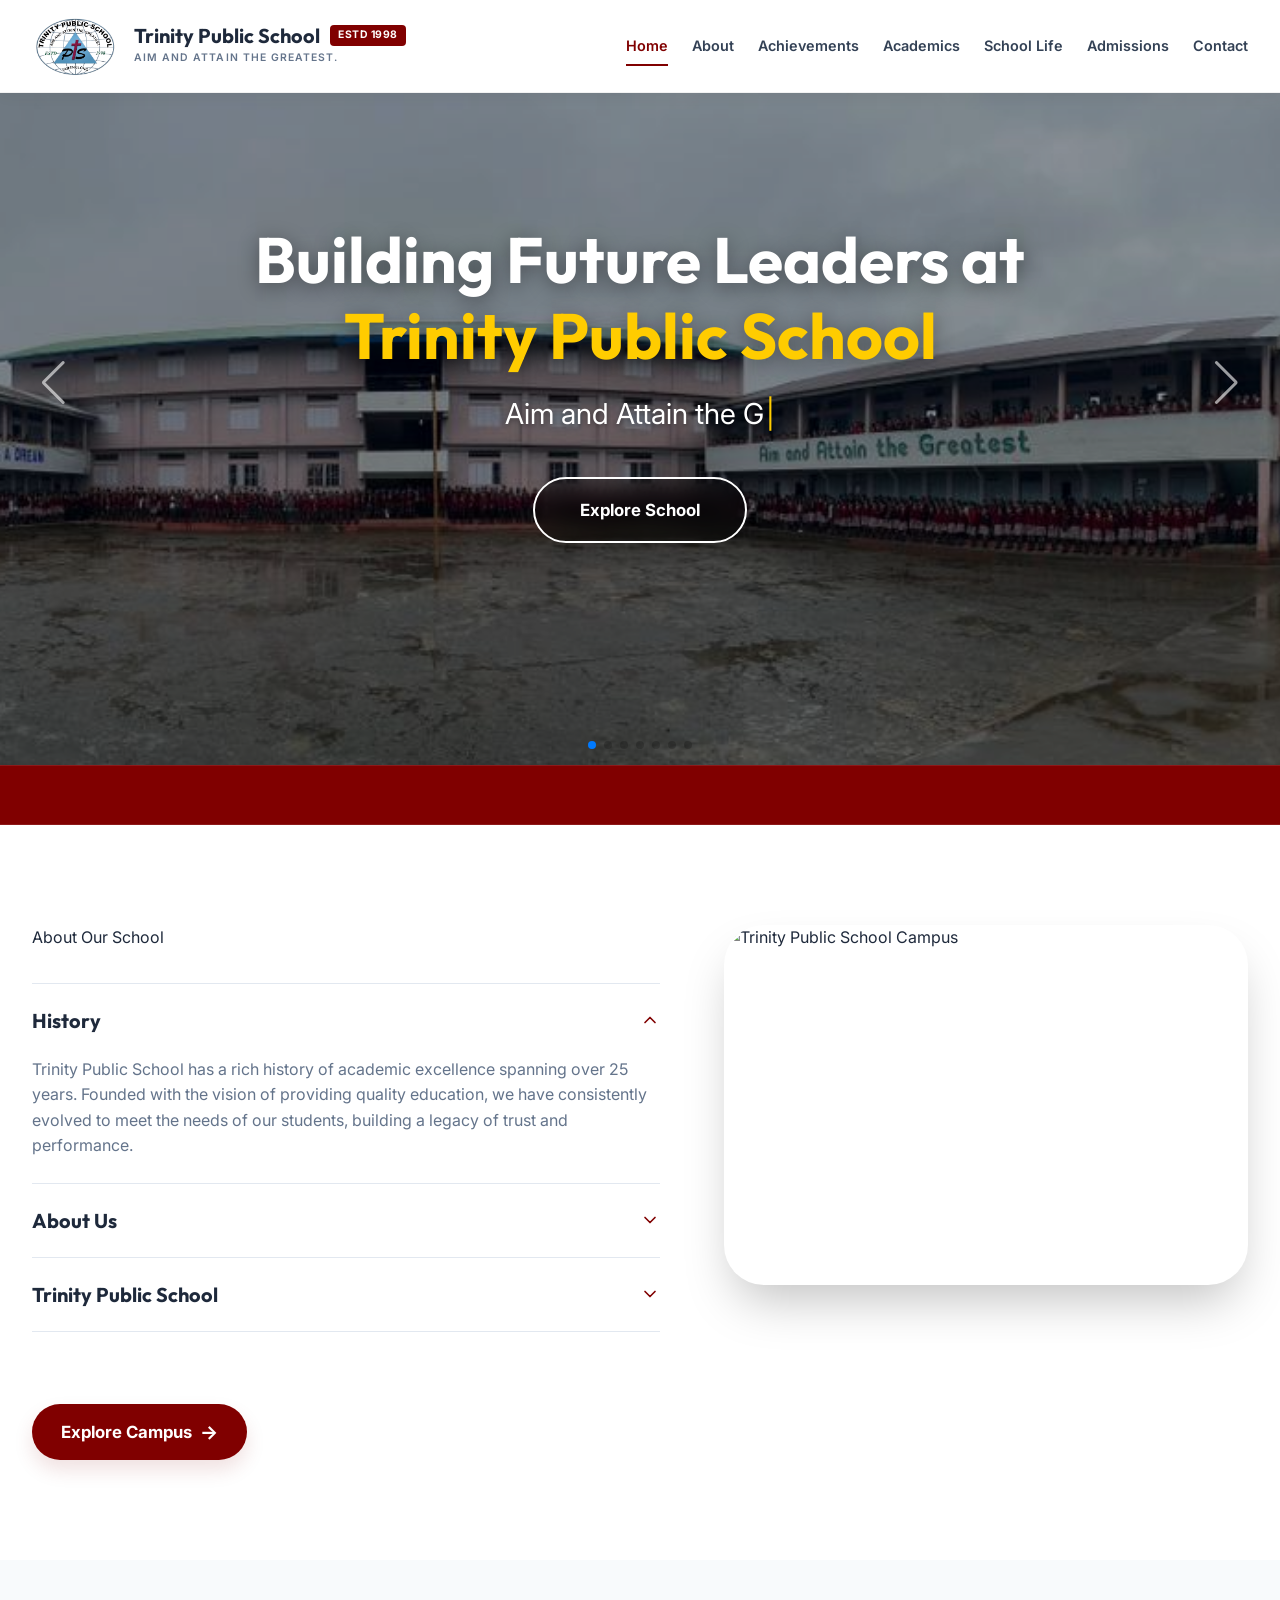
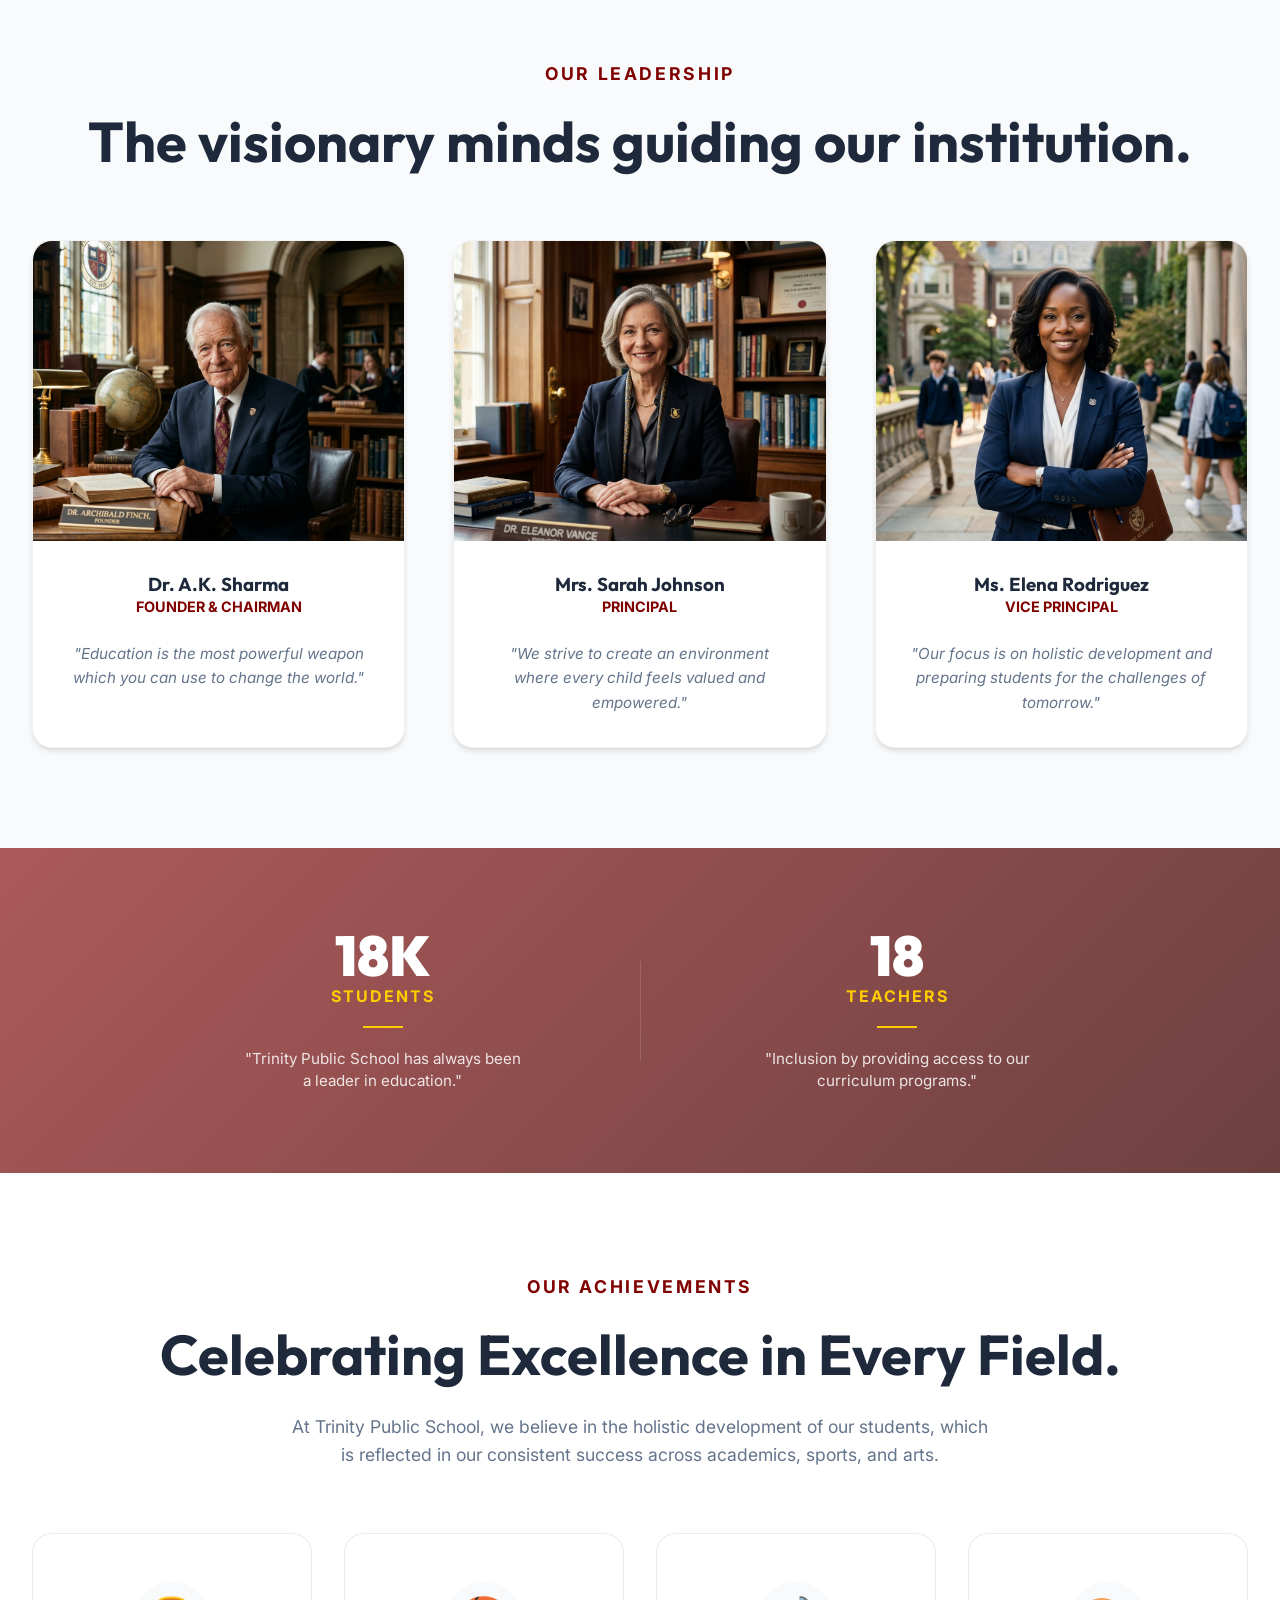
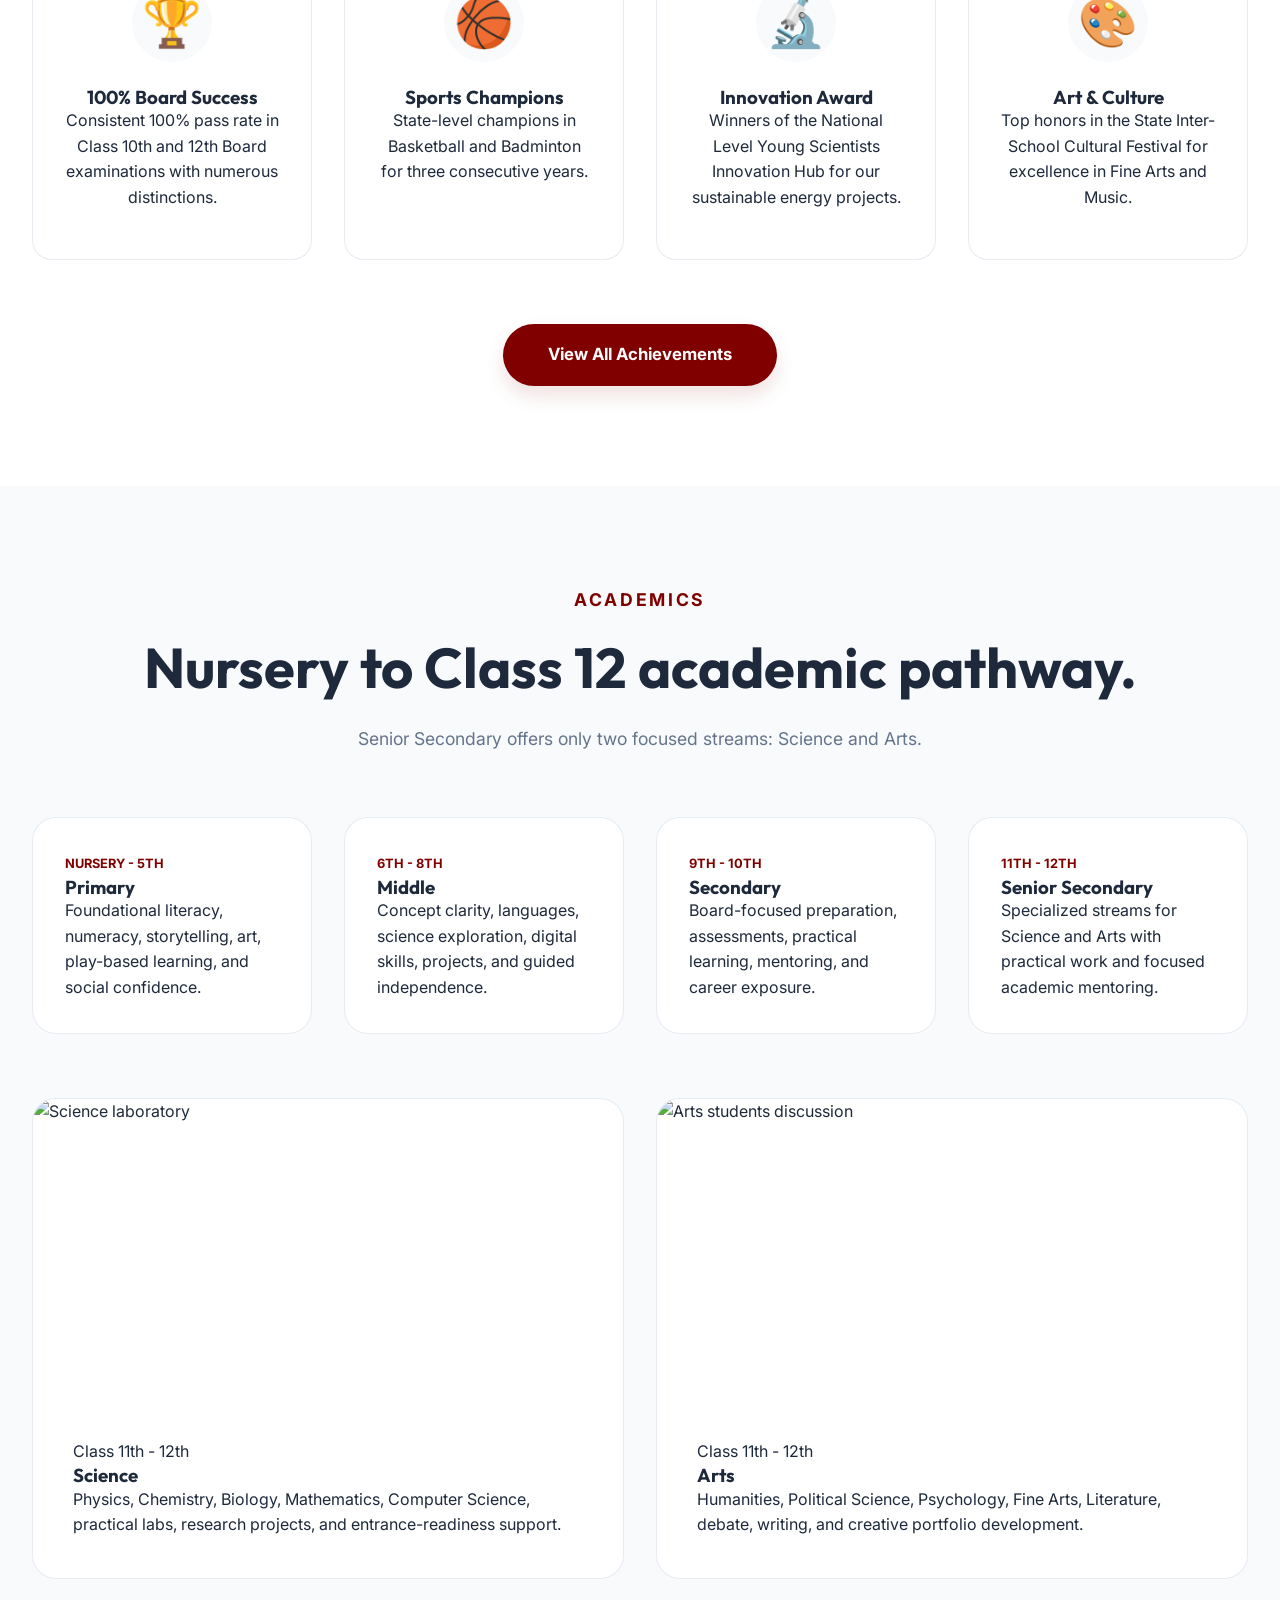
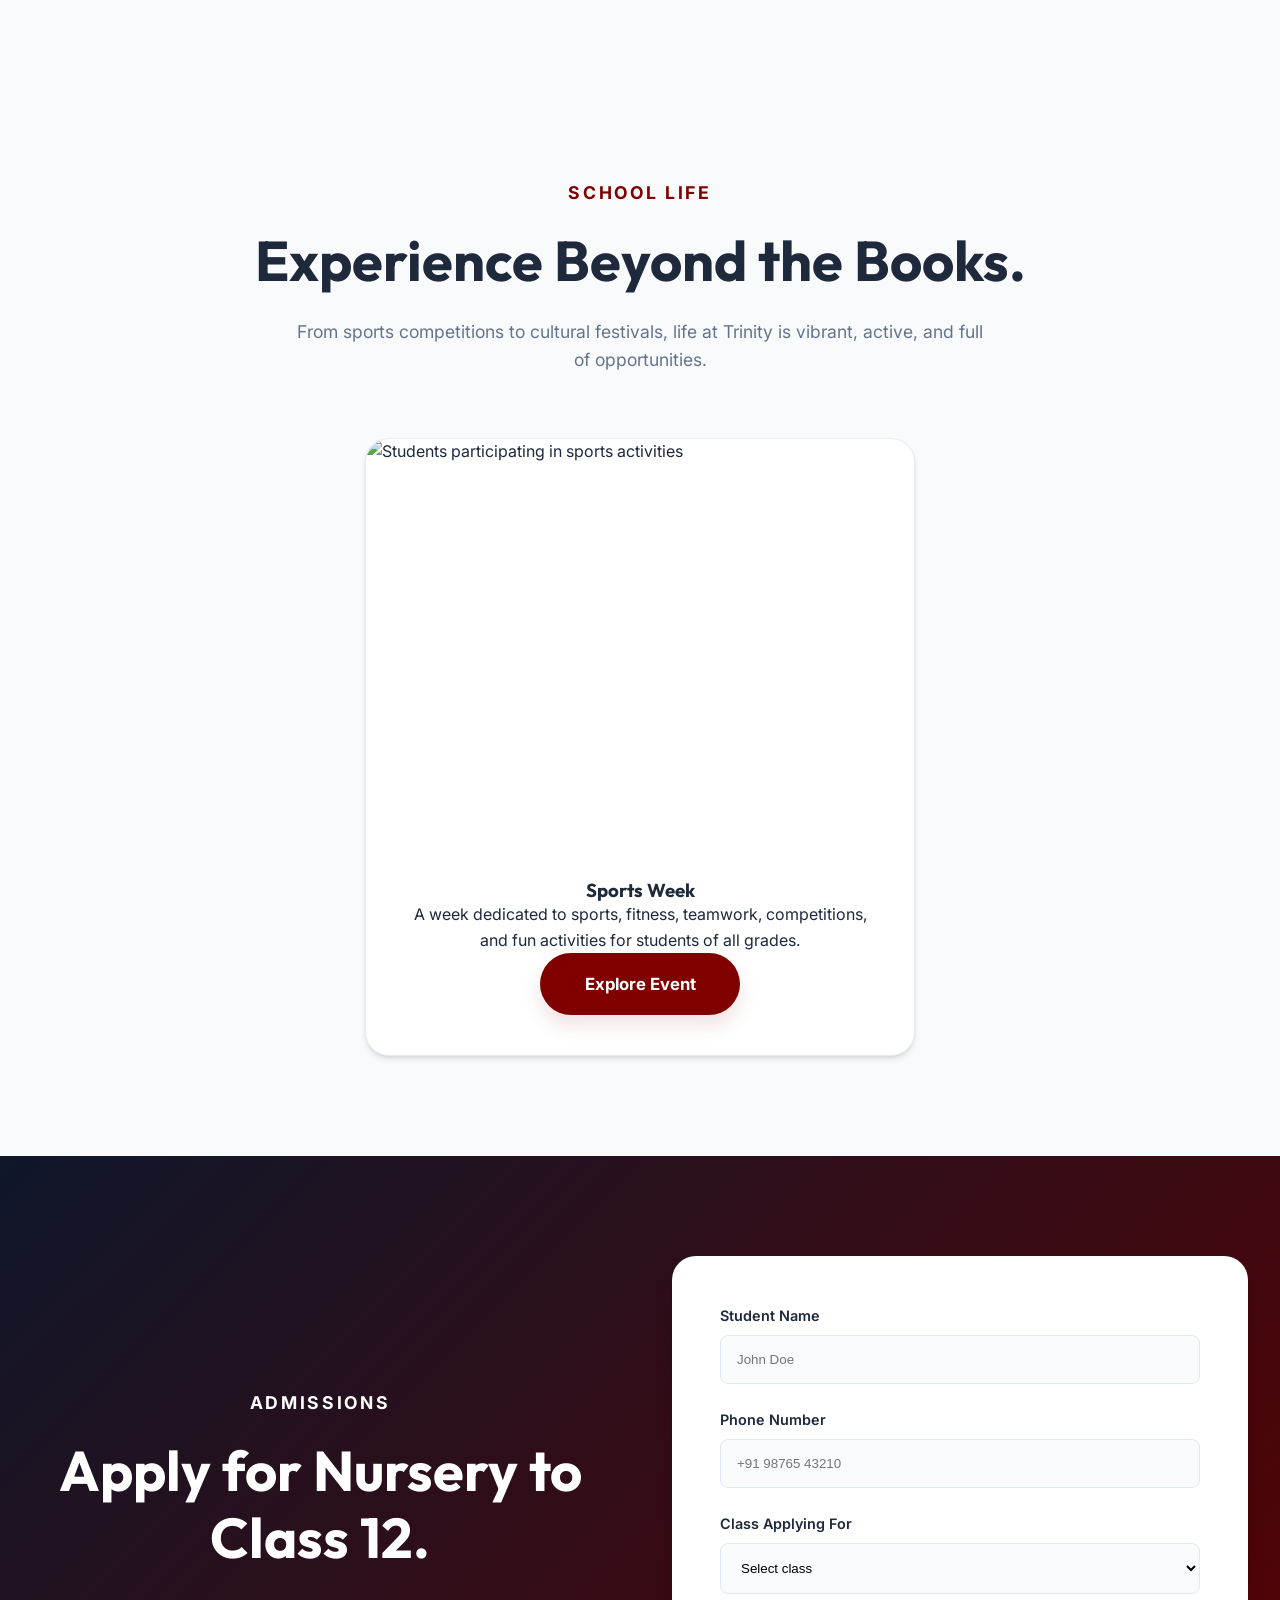
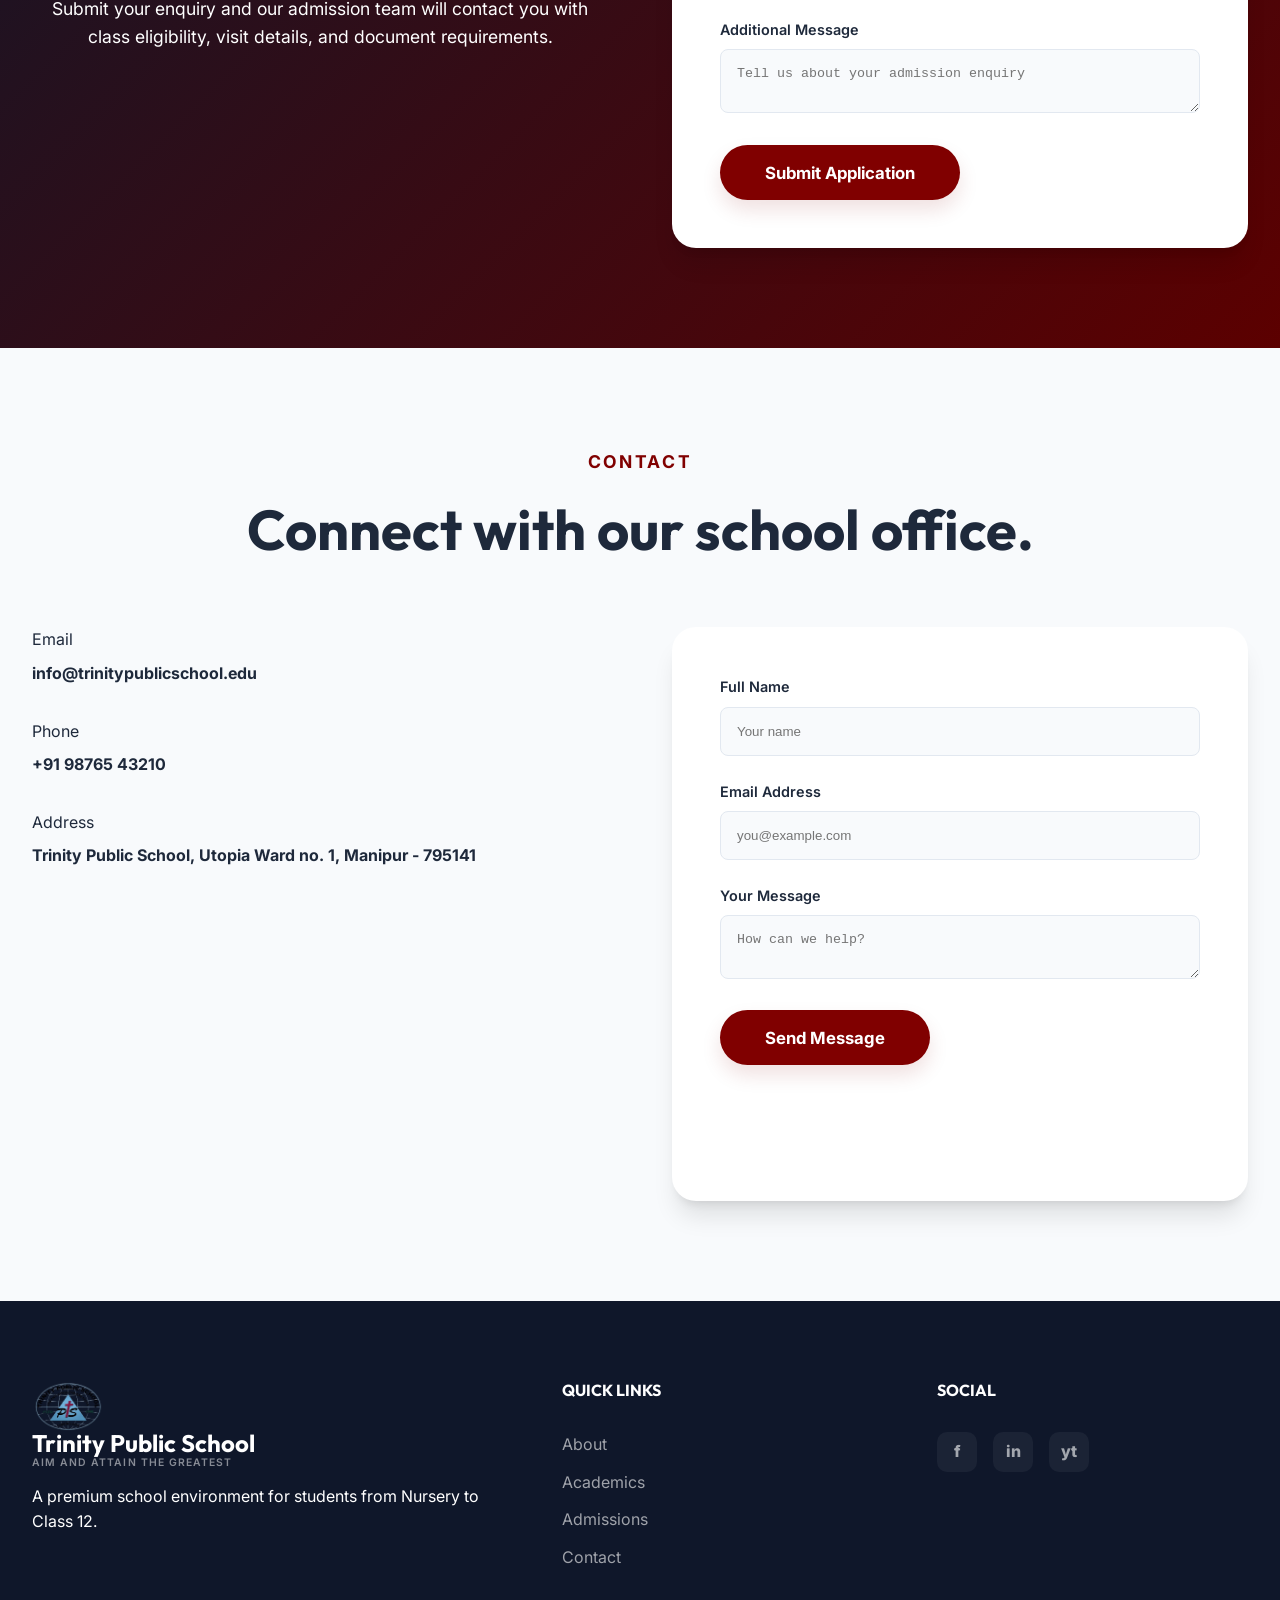
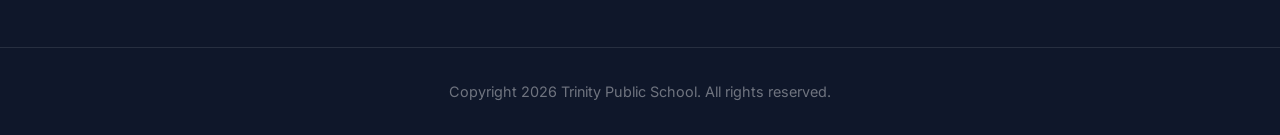
==== commit 766501ec: "feat: add ExploreCampus page, implement SportsWeek sections, and update global styles with new layou" ====
--- a/index.html
+++ b/index.html
@@ -35,7 +35,7 @@
       <nav class="nav-menu" id="navMenu" aria-label="Main navigation">
         <a href="#home">Home</a>
         <a href="#about">About</a>
-        <a href="achievements.html">Achievements</a>
+        <a href="#achievements">Achievements</a>
         <a href="#academics">Academics</a>
         <a href="#school-life">School Life</a>
         <a href="#admissions">Admissions</a>
@@ -195,7 +195,7 @@
               </div>
             </div>
           </div>
-          <a href="#academics" class="btn btn-primary rounded-full reveal about-explore-btn">
+          <a href="ExploreCampus.html" class="btn btn-primary rounded-full reveal about-explore-btn">
             Explore Campus
             <span class="btn-arrow">→</span>
           </a>
@@ -256,6 +256,32 @@
     </section>
 
 
+
+    <!-- Statistics Banner -->
+    <section class="stats-banner" style="background-image: url('images/slide1.jpg');">
+      <div class="container">
+        <div class="stats-flex reveal">
+          <!-- Stat 1: Students -->
+          <div class="stat-item">
+            <span class="stat-number-large counter" data-target="18">0</span><span class="stat-number-large">K</span>
+            <span class="stat-label-large">Students</span>
+            <div class="stat-accent-line"></div>
+            <p class="stat-desc">"Trinity Public School has always been a leader in education."</p>
+          </div>
+
+          <!-- Vertical Divider -->
+          <div class="stat-divider"></div>
+
+          <!-- Stat 2: Teachers -->
+          <div class="stat-item">
+            <span class="stat-number-large counter" data-target="18">0</span>
+            <span class="stat-label-large">Teachers</span>
+            <div class="stat-accent-line"></div>
+            <p class="stat-desc">"Inclusion by providing access to our curriculum programs."</p>
+          </div>
+        </div>
+      </div>
+    </section>
 
     <!-- Achievements -->
     <section class="section-padding" id="achievements">
@@ -372,7 +398,7 @@
             <h3>Sports Week</h3>
             <p>A week dedicated to sports, fitness, teamwork, competitions, and fun activities for students of all
               grades.</p>
-            <a href="#contact" class="btn btn-primary rounded-full">Explore Event</a>
+            <a href="SportsWeek/SportsWeek.html" class="btn btn-primary rounded-full">Explore Event</a>
           </div>
         </article>
       </div>
--- a/style.css
+++ b/style.css
@@ -96,6 +96,25 @@
   color: inherit;
   text-decoration: none;
   transition: var(--transition);
+}
+
+/* Utilities */
+.two-column {
+  display: grid;
+  grid-template-columns: repeat(2, 1fr);
+  gap: 2rem;
+}
+
+.three-column {
+  display: grid;
+  grid-template-columns: repeat(3, 1fr);
+  gap: 2rem;
+}
+
+.four-column {
+  display: grid;
+  grid-template-columns: repeat(4, 1fr);
+  gap: 2rem;
 }
 
 button {
@@ -1046,11 +1065,18 @@
 }
 
 .card-number {
-  font-size: clamp(2rem, 8vw, 3rem);
-  font-weight: 800;
-  color: var(--primary-glow);
+  font-size: 1.5rem;
+  font-weight: 900;
+  color: white;
+  background: var(--primary);
+  width: 50px;
+  height: 50px;
+  display: flex;
+  align-items: center;
+  justify-content: center;
+  border-radius: 50%;
   margin-bottom: 1.5rem;
-  display: block;
+  box-shadow: var(--shadow);
 }
 
 /* Academics */
@@ -1643,6 +1669,516 @@
   }
 }
 
+/* ---------------------------------------------------------
+   10. EXPLORE CAMPUS PAGE
+   --------------------------------------------------------- */
+
+/* Campus Hero */
+.campus-hero {
+  position: relative;
+  height: 60vh;
+  min-height: 400px;
+  display: flex;
+  align-items: center;
+  color: white;
+  text-align: center;
+  overflow: hidden;
+}
+
+.hero-bg {
+  position: absolute;
+  inset: 0;
+  background-size: cover;
+  background-position: center;
+  z-index: -1;
+}
+
+.campus-hero::before {
+  content: '';
+  position: absolute;
+  inset: 0;
+  background: rgba(0, 0, 0, 0.5); /* Dark overlay */
+  z-index: 0;
+}
+
+.campus-hero .container {
+  position: relative;
+  z-index: 1;
+}
+
+.campus-hero h1 {
+  font-size: 3.5rem;
+  margin-bottom: 1rem;
+  text-shadow: 0 2px 10px rgba(0,0,0,0.3);
+}
+
+.campus-hero p {
+  font-size: 1.5rem;
+  margin-bottom: 2.5rem;
+  opacity: 0.9;
+}
+
+/* Mission & Vision */
+.mission-vision-grid {
+  display: grid;
+  grid-template-columns: repeat(2, 1fr);
+  gap: 2rem;
+  margin-top: 2.5rem;
+}
+
+.mv-card {
+  background: var(--bg-card);
+  padding: 2rem;
+  border-radius: 15px;
+  border-left: 4px solid var(--primary);
+  box-shadow: var(--shadow-sm);
+}
+
+.mv-card h3 {
+  color: var(--primary);
+  margin-bottom: 1rem;
+}
+
+/* Facility Cards (Smart Classrooms & Labs) */
+.feature-card,
+.lab-card {
+  background: white;
+  border-radius: 20px;
+  overflow: hidden;
+  box-shadow: var(--shadow-sm);
+  transition: var(--transition);
+  border: 1px solid #edf2f7;
+  display: flex;
+  flex-direction: column;
+  height: 100%;
+}
+
+.feature-grid,
+.lab-grid,
+.safety-grid {
+  max-width: 1000px;
+  margin: 0 auto;
+}
+
+.feature-card:hover,
+.lab-card:hover {
+  transform: translateY(-10px);
+  box-shadow: var(--shadow-lg);
+  border-color: var(--primary);
+}
+
+.feature-img,
+.lab-img,
+.lab-img-square {
+  aspect-ratio: 1 / 1;
+  width: 100%;
+  overflow: hidden;
+}
+
+.feature-img img,
+.lab-img img,
+.lab-img-square img {
+  width: 100%;
+  height: 100%;
+  object-fit: cover;
+  transition: transform 0.6s ease;
+}
+
+.feature-card:hover img,
+.lab-card:hover img {
+  transform: scale(1.1);
+}
+
+.feature-info,
+.lab-info,
+.lab-info-standard {
+  padding: 2rem 1.5rem;
+  text-align: center;
+  flex-grow: 1;
+  display: flex;
+  flex-direction: column;
+  justify-content: center;
+}
+
+.feature-info h3,
+.lab-info h3,
+.lab-info-standard h3 {
+  color: var(--primary);
+  margin-bottom: 0.8rem;
+  font-size: 1.4rem;
+}
+
+.feature-info p,
+.lab-info p,
+.lab-info-standard p {
+  color: var(--text-muted);
+  font-size: 0.95rem;
+  line-height: 1.5;
+  margin: 0;
+}
+
+/* Lab Card Standard (Text Below) */
+.lab-card-standard {
+  aspect-ratio: auto !important;
+  background: white !important;
+  display: flex;
+  flex-direction: column;
+}
+
+.lab-img-square {
+  aspect-ratio: 1 / 1;
+  width: 100%;
+  overflow: hidden;
+}
+
+.lab-img-square img {
+  width: 100%;
+  height: 100%;
+  object-fit: cover;
+  transition: transform 0.6s ease;
+}
+
+.lab-card-standard:hover img {
+  transform: scale(1.1);
+}
+
+.lab-info-standard {
+  padding: 1.5rem;
+  text-align: center;
+}
+
+.lab-info-standard h3 {
+  color: var(--primary);
+  margin-bottom: 0.5rem;
+  font-size: 1.3rem;
+}
+
+.lab-info-standard p {
+  color: var(--text-muted);
+  font-size: 0.9rem;
+  line-height: 1.5;
+}
+
+/* Activity Slider */
+.activity-slider {
+  padding-bottom: 50px !important;
+}
+
+.activity-card {
+  border-radius: 20px;
+  overflow: hidden;
+  position: relative;
+  height: 400px;
+}
+
+.activity-card img {
+  width: 100%;
+  height: 100%;
+  object-fit: cover;
+  transition: transform 0.5s ease;
+}
+
+.activity-card:hover img {
+  transform: scale(1.1);
+}
+
+.activity-info {
+  position: absolute;
+  bottom: 0;
+  left: 0;
+  right: 0;
+  padding: 2rem;
+  background: linear-gradient(to top, rgba(0,0,0,0.8), transparent);
+  color: white;
+}
+
+/* Facility List */
+.facility-list {
+  list-style: none;
+  padding: 0;
+  margin-top: 1.5rem;
+}
+
+.facility-list li {
+  position: relative;
+  padding-left: 2rem;
+  margin-bottom: 1rem;
+  font-weight: 500;
+}
+
+.facility-list li::before {
+  content: '✓';
+  position: absolute;
+  left: 0;
+  color: var(--primary);
+  font-weight: 900;
+}
+
+/* Gallery Slider (3x2 Format) */
+.gallery-wrapper {
+  position: relative;
+  padding: 0 50px 60px 50px !important;
+}
+
+.gallery-pagination {
+  bottom: 0px !important;
+}
+
+.gallery-next,
+.gallery-prev {
+  color: var(--primary) !important;
+  background: white;
+  width: 50px !important;
+  height: 50px !important;
+  border-radius: 50%;
+  box-shadow: var(--shadow);
+  top: 45% !important;
+  z-index: 10;
+}
+
+.gallery-next {
+  right: 0px !important;
+}
+
+.gallery-prev {
+  left: 0px !important;
+}
+
+.gallery-next:after,
+.gallery-prev:after {
+  font-size: 1.4rem !important;
+  font-weight: 900;
+}
+
+.gallery-slider .swiper-pagination-bullet-active {
+  background: var(--primary) !important;
+}
+
+/* Gallery LightBox Modal */
+.gallery-modal {
+  display: flex;
+  position: fixed;
+  z-index: 2000;
+  inset: 0;
+  background: rgba(0, 0, 0, 0.95);
+  backdrop-filter: blur(10px);
+  align-items: center;
+  justify-content: center;
+  opacity: 0;
+  pointer-events: none;
+  transition: opacity 0.4s ease;
+  padding: 2rem;
+}
+
+.gallery-modal.active {
+  opacity: 1;
+  pointer-events: auto;
+}
+
+.modal-close {
+  position: absolute;
+  top: 30px;
+  right: 40px;
+  color: white;
+  font-size: 3rem;
+  font-weight: 300;
+  cursor: pointer;
+  transition: transform 0.3s ease;
+  line-height: 1;
+}
+
+.modal-close:hover {
+  transform: rotate(90deg) scale(1.2);
+}
+
+.modal-content {
+  max-width: 90%;
+  max-height: 75vh;
+  border-radius: 10px;
+  box-shadow: 0 0 50px rgba(0, 0, 0, 0.5);
+  transform: scale(0.9);
+  transition: transform 0.4s cubic-bezier(0.4, 0, 0.2, 1);
+  object-fit: contain;
+}
+
+.gallery-modal.active .modal-content {
+  transform: scale(1);
+}
+
+.modal-wrapper {
+  display: flex;
+  flex-direction: column;
+  align-items: center;
+  gap: 1.5rem;
+  width: 100%;
+}
+
+.modal-controls {
+  display: flex;
+  flex-direction: column;
+  align-items: center;
+  gap: 1rem;
+}
+
+.modal-caption {
+  color: white;
+  font-size: 1.2rem;
+  font-weight: 500;
+  text-align: center;
+}
+
+.download-btn {
+  background: var(--primary);
+  color: white;
+  padding: 0.8rem 1.5rem;
+  border-radius: 50px;
+  display: flex;
+  align-items: center;
+  gap: 0.8rem;
+  font-weight: 600;
+  font-size: 0.9rem;
+  transition: var(--transition);
+  text-transform: uppercase;
+  letter-spacing: 0.05em;
+  border: 1px solid rgba(255, 255, 255, 0.2);
+}
+
+.download-btn:hover {
+  background: white;
+  color: var(--primary);
+  transform: translateY(-3px);
+}
+
+.modal-arrow {
+  position: absolute;
+  top: 50%;
+  transform: translateY(-50%);
+  color: white;
+  font-size: 3rem;
+  padding: 1rem;
+  cursor: pointer;
+  z-index: 2010;
+  user-select: none;
+  transition: var(--transition);
+  background: rgba(255, 255, 255, 0.1);
+  border-radius: 50%;
+  width: 70px;
+  height: 70px;
+  display: flex;
+  align-items: center;
+  justify-content: center;
+}
+
+.modal-arrow:hover {
+  background: var(--primary);
+  color: white;
+}
+
+.modal-arrow.prev { left: 30px; }
+.modal-arrow.next { right: 30px; }
+
+@media (max-width: 768px) {
+  .modal-arrow {
+    width: 50px;
+    height: 50px;
+    font-size: 1.5rem;
+  }
+  .modal-arrow.prev { left: 10px; }
+  .modal-arrow.next { right: 10px; }
+  .modal-close { top: 20px; right: 20px; font-size: 2rem; }
+}
+
+/* Gallery Grid */
+.gallery-grid {
+  display: grid;
+  grid-template-columns: repeat(3, 1fr);
+  gap: 1.5rem;
+}
+
+.gallery-item {
+  height: 250px;
+  border-radius: 15px;
+  overflow: hidden;
+}
+
+.gallery-item img {
+  width: 100%;
+  height: 100%;
+  object-fit: cover;
+  transition: var(--transition);
+  cursor: pointer;
+}
+
+.gallery-item:hover img {
+  transform: scale(1.05);
+}
+
+/* Safety Cards */
+.safety-card {
+  background: #f8fafc;
+  padding: 2rem;
+  border-radius: 15px;
+  text-align: center;
+  transition: var(--transition);
+}
+
+.safety-card:hover {
+  background: white;
+  box-shadow: var(--shadow-md);
+}
+
+.safety-icon {
+  font-size: 2.5rem;
+  margin-bottom: 1rem;
+}
+
+/* Admissions CTA */
+.admissions-cta {
+  background: var(--primary);
+  color: white;
+}
+
+.admissions-cta h2 {
+  color: white;
+  font-size: 2.5rem;
+  margin-bottom: 1rem;
+}
+
+.admissions-cta p {
+  font-size: 1.2rem;
+  margin-bottom: 2rem;
+  opacity: 0.9;
+}
+
+/* Mobile Adjustments */
+@media (max-width: 768px) {
+  .campus-hero h1 {
+    font-size: 2.5rem;
+  }
+  
+  .campus-hero p {
+    font-size: 1.1rem;
+  }
+  
+  .mission-vision-grid {
+    grid-template-columns: 1fr;
+  }
+  
+  .gallery-grid {
+    grid-template-columns: repeat(2, 1fr);
+  }
+  
+  .activity-card {
+    height: 300px;
+  }
+}
+
+@media (max-width: 480px) {
+  .gallery-grid {
+    grid-template-columns: 1fr;
+  }
+}
+
 /* Very Small Devices (480px) */
 @media (max-width: 480px) {
   .container {
@@ -1670,4 +2206,191 @@
     width: 100%;
     max-width: 280px;
   }
+}
+
+/* Achievement Slider */
+.achievement-slider {
+  width: 100%;
+  max-height: 600px;
+  border-radius: var(--radius-lg);
+  overflow: hidden;
+  box-shadow: var(--shadow-xl);
+}
+
+.slider-image-wrapper {
+  position: relative;
+  width: 100%;
+  height: 600px;
+}
+
+.slider-image-wrapper img {
+  width: 100%;
+  height: 100%;
+  object-fit: cover;
+}
+
+.slider-caption {
+  position: absolute;
+  bottom: 0;
+  left: 0;
+  right: 0;
+  padding: 4rem 2rem 2rem;
+  background: linear-gradient(to top, rgba(0,0,0,0.8) 0%, transparent 100%);
+  color: white;
+  text-align: left;
+}
+
+.slider-caption h3 {
+  font-size: 2rem;
+  margin-bottom: 0.5rem;
+  color: #ffcc00; /* Gold accent */
+}
+
+.slider-caption p {
+  font-size: 1.1rem;
+  opacity: 0.9;
+  max-width: 800px;
+}
+
+.achievement-slider .swiper-button-next,
+.achievement-slider .swiper-button-prev {
+  color: white;
+  background: rgba(128, 0, 0, 0.5);
+  width: 50px;
+  height: 50px;
+  border-radius: 50%;
+  backdrop-filter: blur(5px);
+}
+
+.achievement-slider .swiper-button-next:after,
+.achievement-slider .swiper-button-prev:after {
+  font-size: 1.2rem;
+  font-weight: 900;
+}
+
+.achievement-slider .swiper-pagination-bullet {
+  background: white;
+  opacity: 0.5;
+}
+
+.achievement-slider .swiper-pagination-bullet-active {
+  background: #ffcc00;
+  opacity: 1;
+}
+
+@media (max-width: 768px) {
+  .achievement-slider,
+  .slider-image-wrapper {
+    height: 400px;
+  }
+  
+  .slider-caption h3 {
+    font-size: 1.5rem;
+  }
+  
+  .slider-caption p {
+    font-size: 0.9rem;
+  }
+}
+
+/* Statistics Banner */
+.stats-banner {
+  position: relative;
+  padding: 5rem 0; /* Reduced from 8rem */
+  background-size: cover;
+  background-position: center;
+  background-attachment: fixed;
+  color: white;
+  text-align: center;
+}
+
+.stats-banner::before {
+  content: '';
+  position: absolute;
+  top: 0;
+  left: 0;
+  right: 0;
+  bottom: 0;
+  background: linear-gradient(135deg, rgba(128, 0, 0, 0.65), rgba(60, 0, 0, 0.75)); /* Further reduced opacity */
+  z-index: 1;
+}
+
+.stats-banner .container {
+  position: relative;
+  z-index: 2;
+}
+
+.stats-flex {
+  display: flex;
+  justify-content: center;
+  align-items: center;
+  gap: 4rem; /* Reduced from 6rem */
+  max-width: 900px;
+  margin: 0 auto;
+}
+
+.stat-item {
+  flex: 1;
+  padding: 0 1.5rem;
+}
+
+.stat-number-large {
+  font-size: clamp(2.5rem, 8vw, 3.5rem); /* Reduced size */
+  font-weight: 900;
+  line-height: 1;
+  margin-bottom: 0.25rem;
+  font-family: var(--font-heading);
+  color: white;
+}
+
+.stat-label-large {
+  font-size: 1rem; /* Reduced from 1.25rem */
+  font-weight: 700;
+  text-transform: uppercase;
+  letter-spacing: 2px;
+  color: #ffcc00; /* Golden accent */
+  margin-bottom: 1rem;
+  display: block;
+}
+
+.stat-accent-line {
+  width: 40px;
+  height: 2px;
+  background: #ffcc00;
+  margin: 0 auto 1.25rem;
+}
+
+.stat-desc {
+  font-size: 0.95rem; /* Reduced from 1.1rem */
+  line-height: 1.5;
+  opacity: 0.85;
+  max-width: 280px;
+  margin: 0 auto;
+}
+
+.stat-divider {
+  width: 1px;
+  height: 100px; /* Reduced from 150px */
+  background: rgba(255, 255, 255, 0.15);
+}
+
+@media (max-width: 768px) {
+  .stats-banner {
+    padding: 4rem 0;
+  }
+
+  .stats-flex {
+    flex-direction: column;
+    gap: 3rem;
+  }
+  
+  .stat-divider {
+    width: 80%;
+    height: 1px;
+    margin: 0 auto;
+  }
+  
+  .stat-desc {
+    max-width: 100%;
+  }
 }
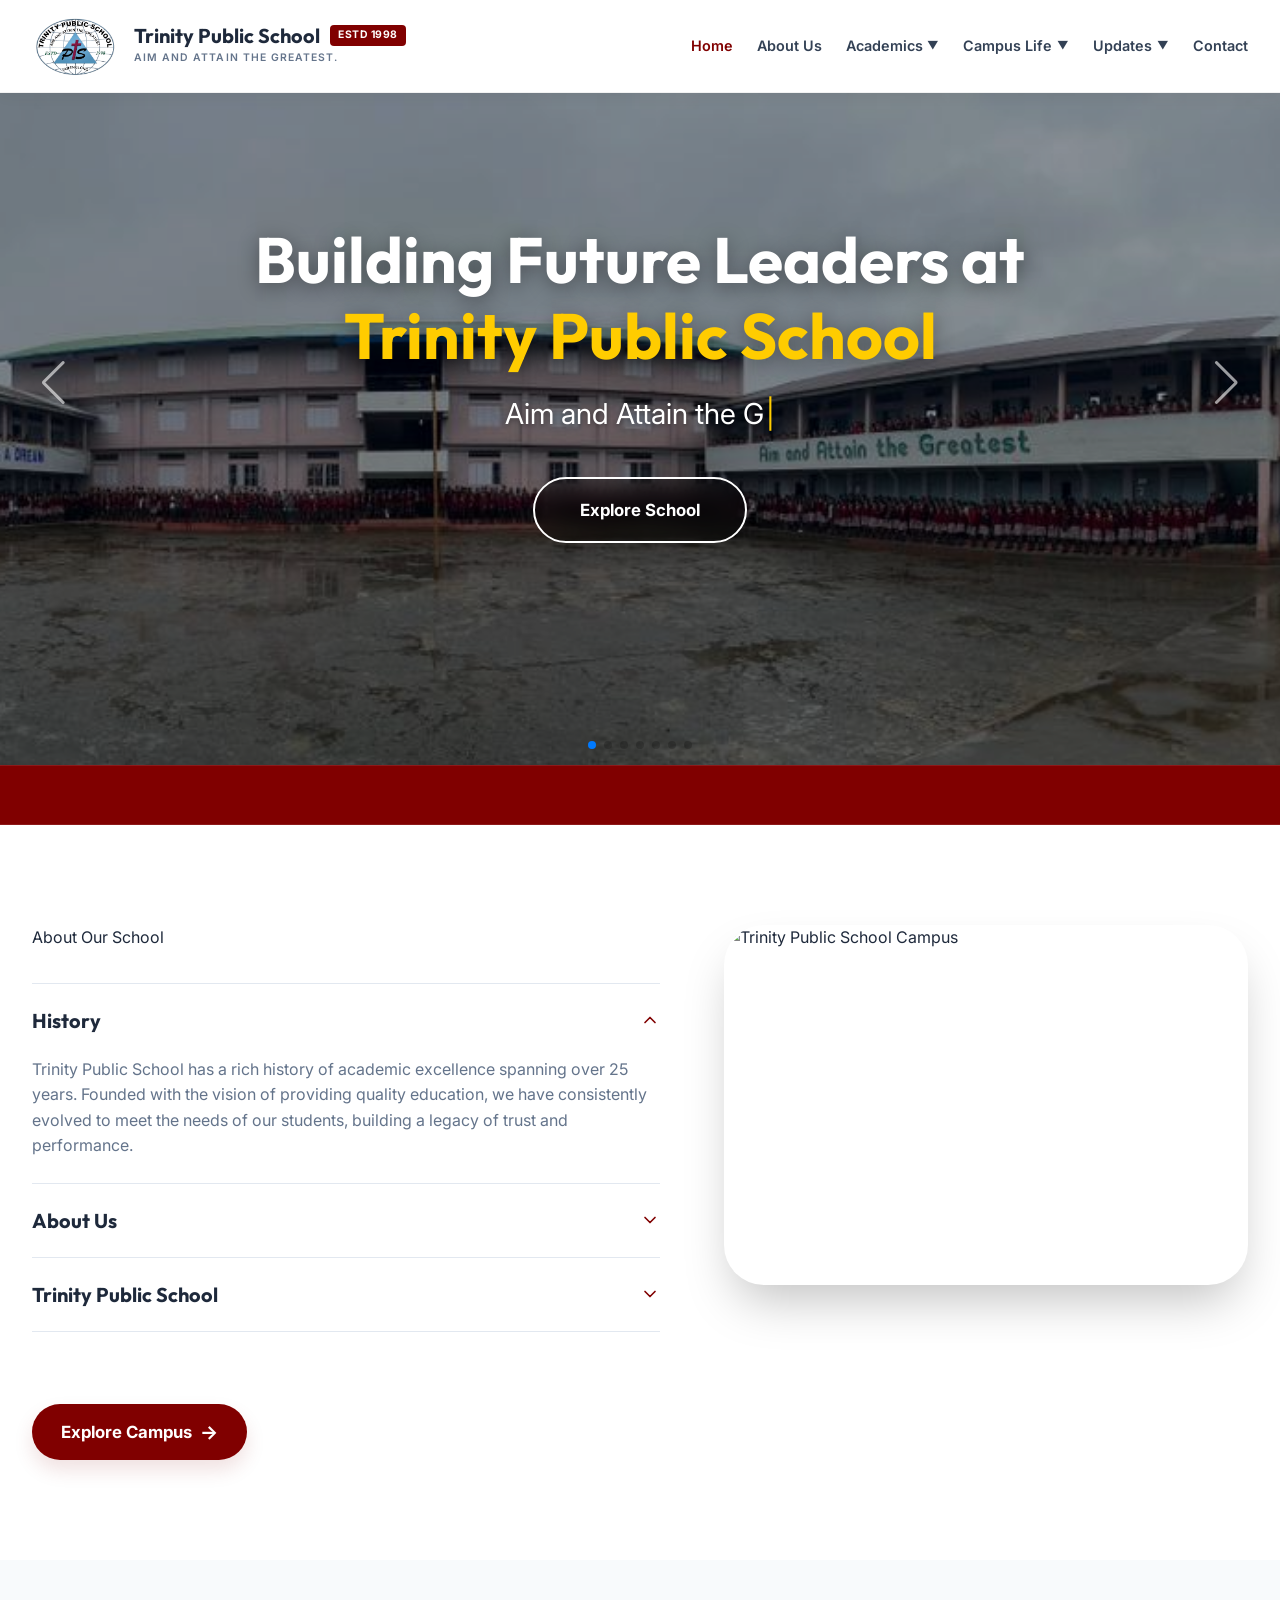
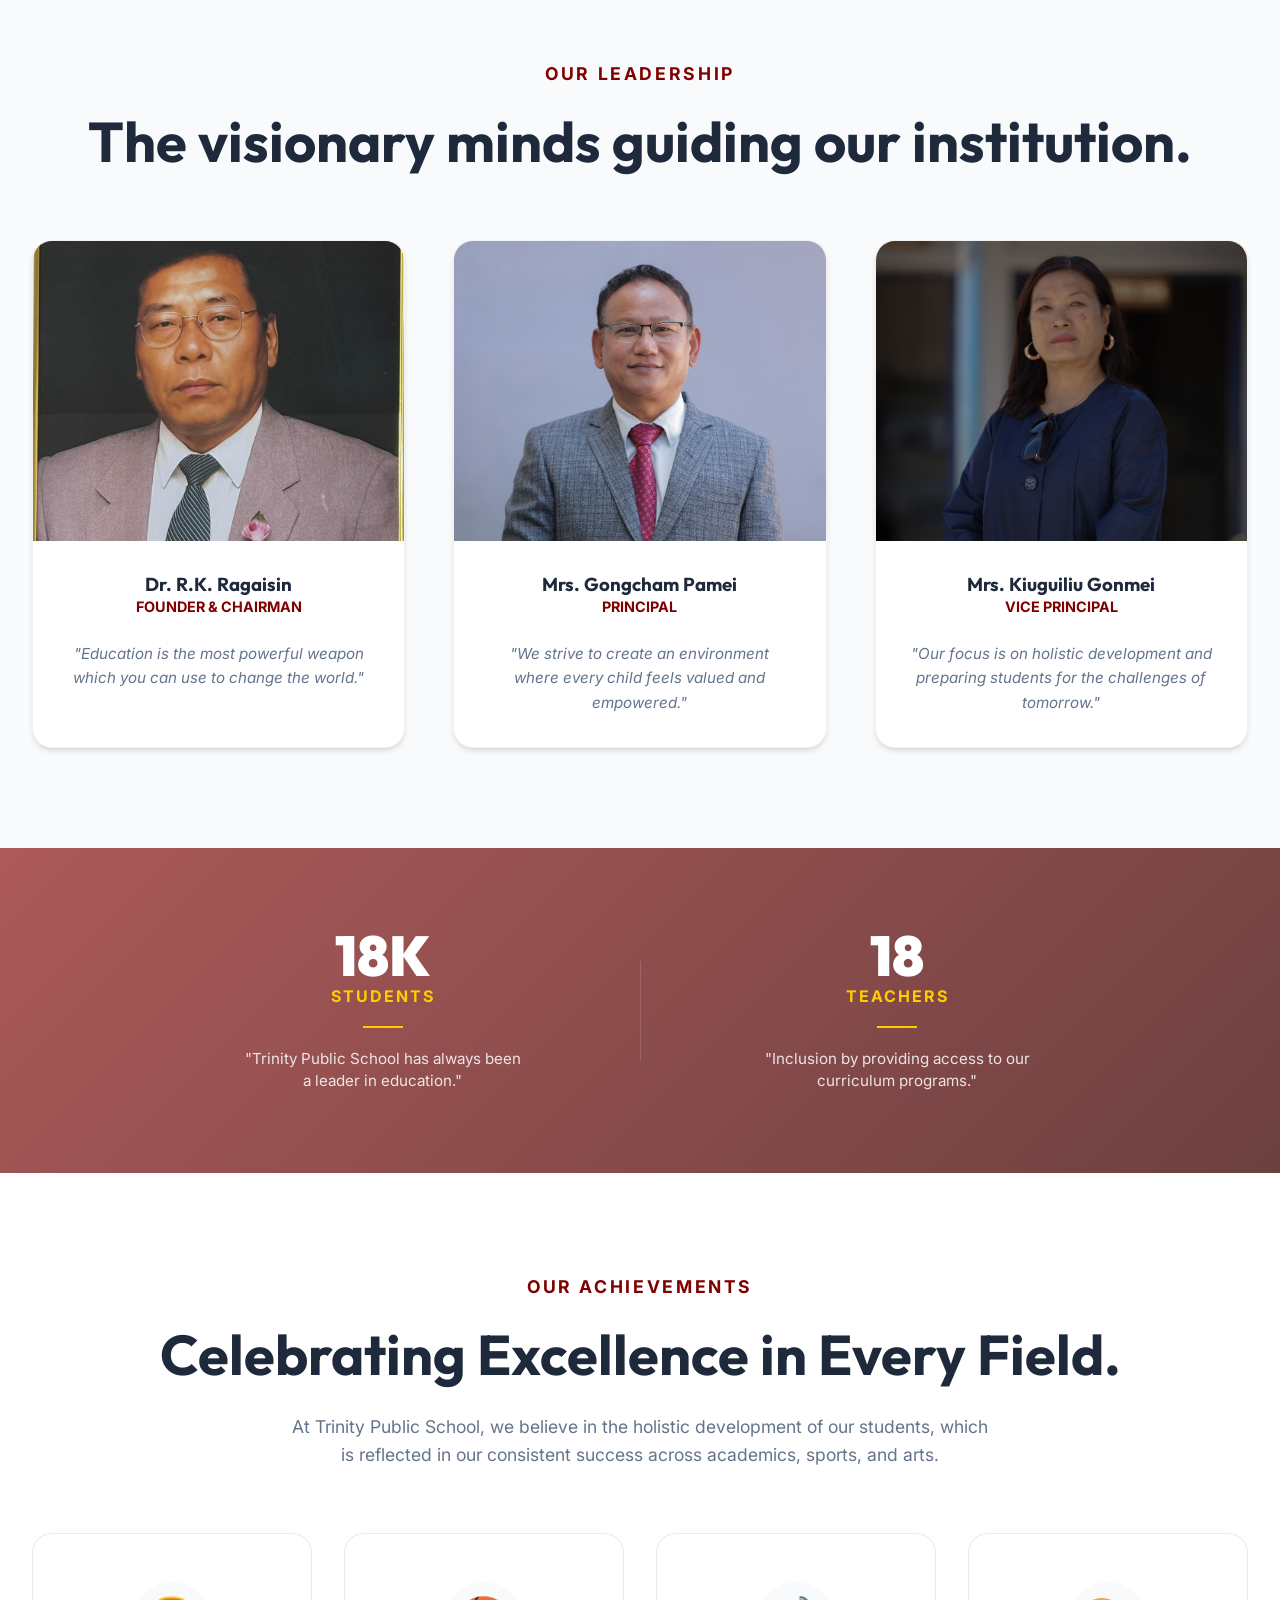
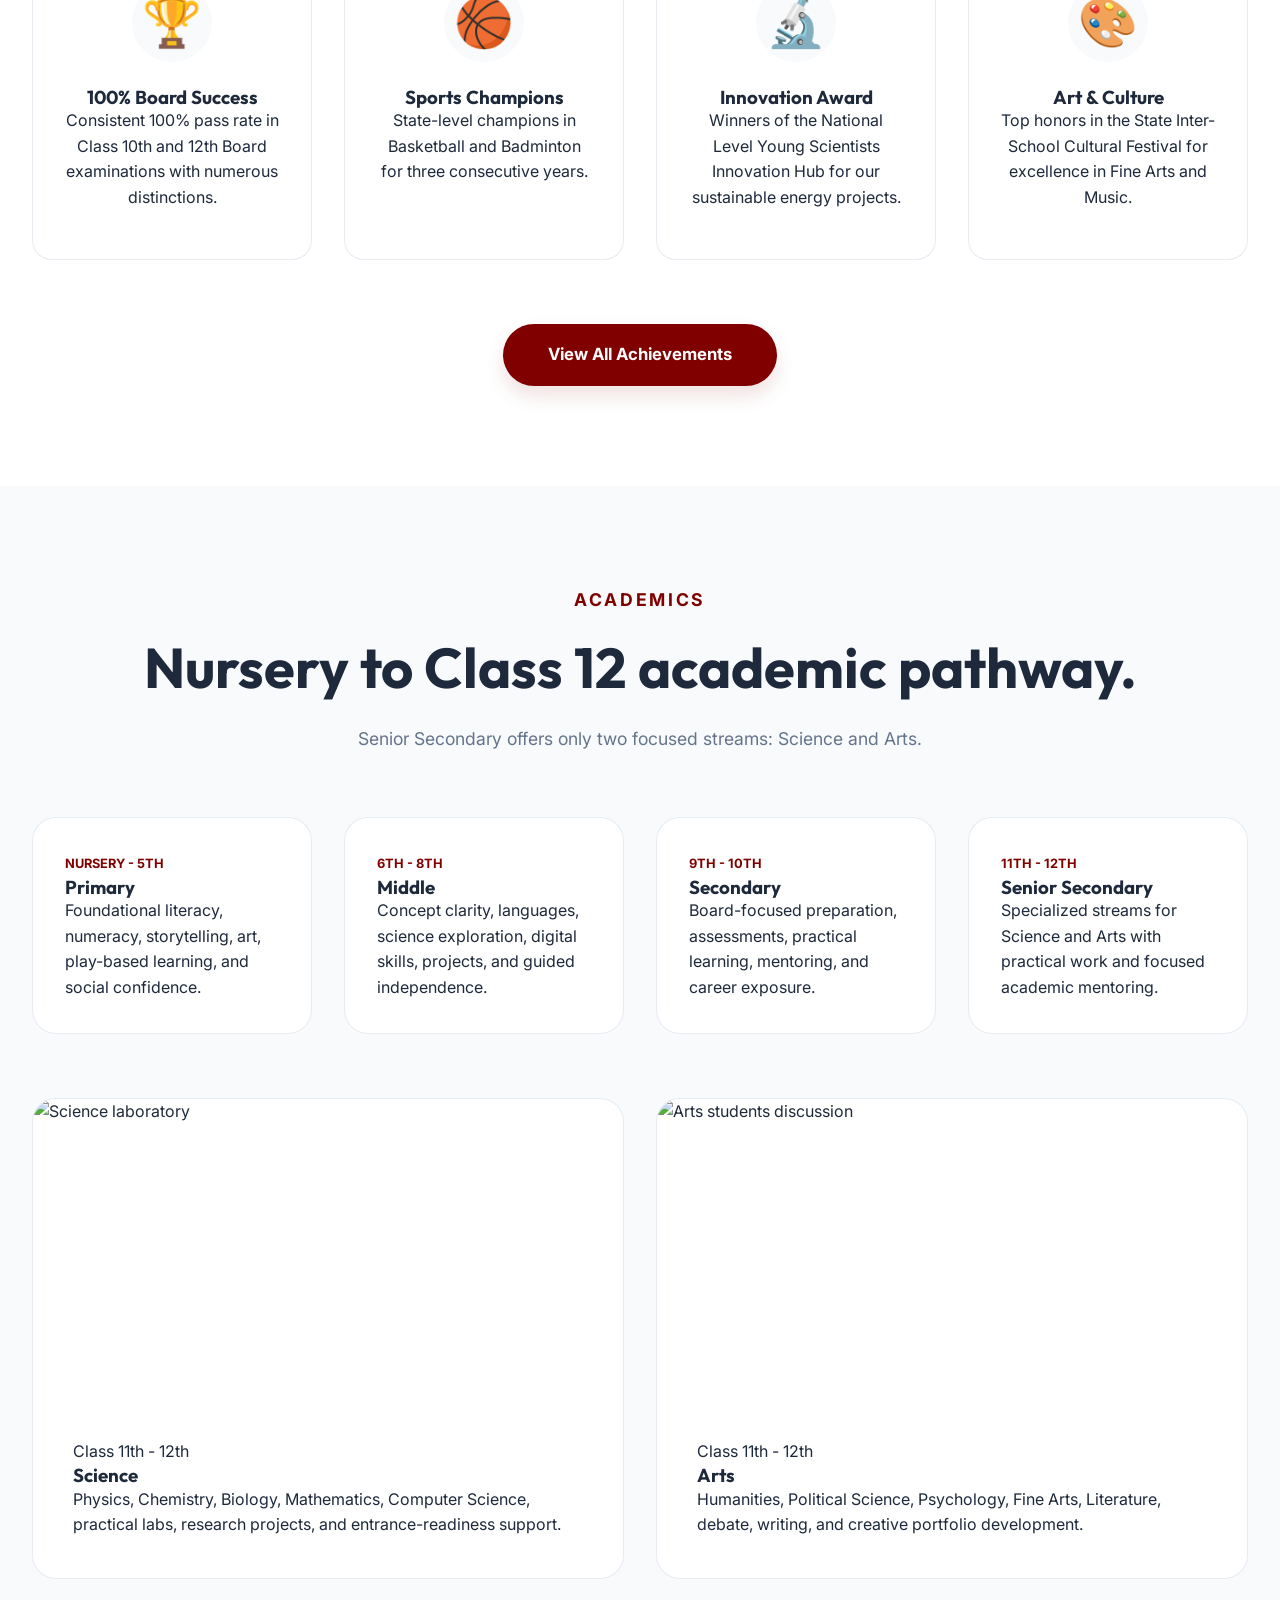
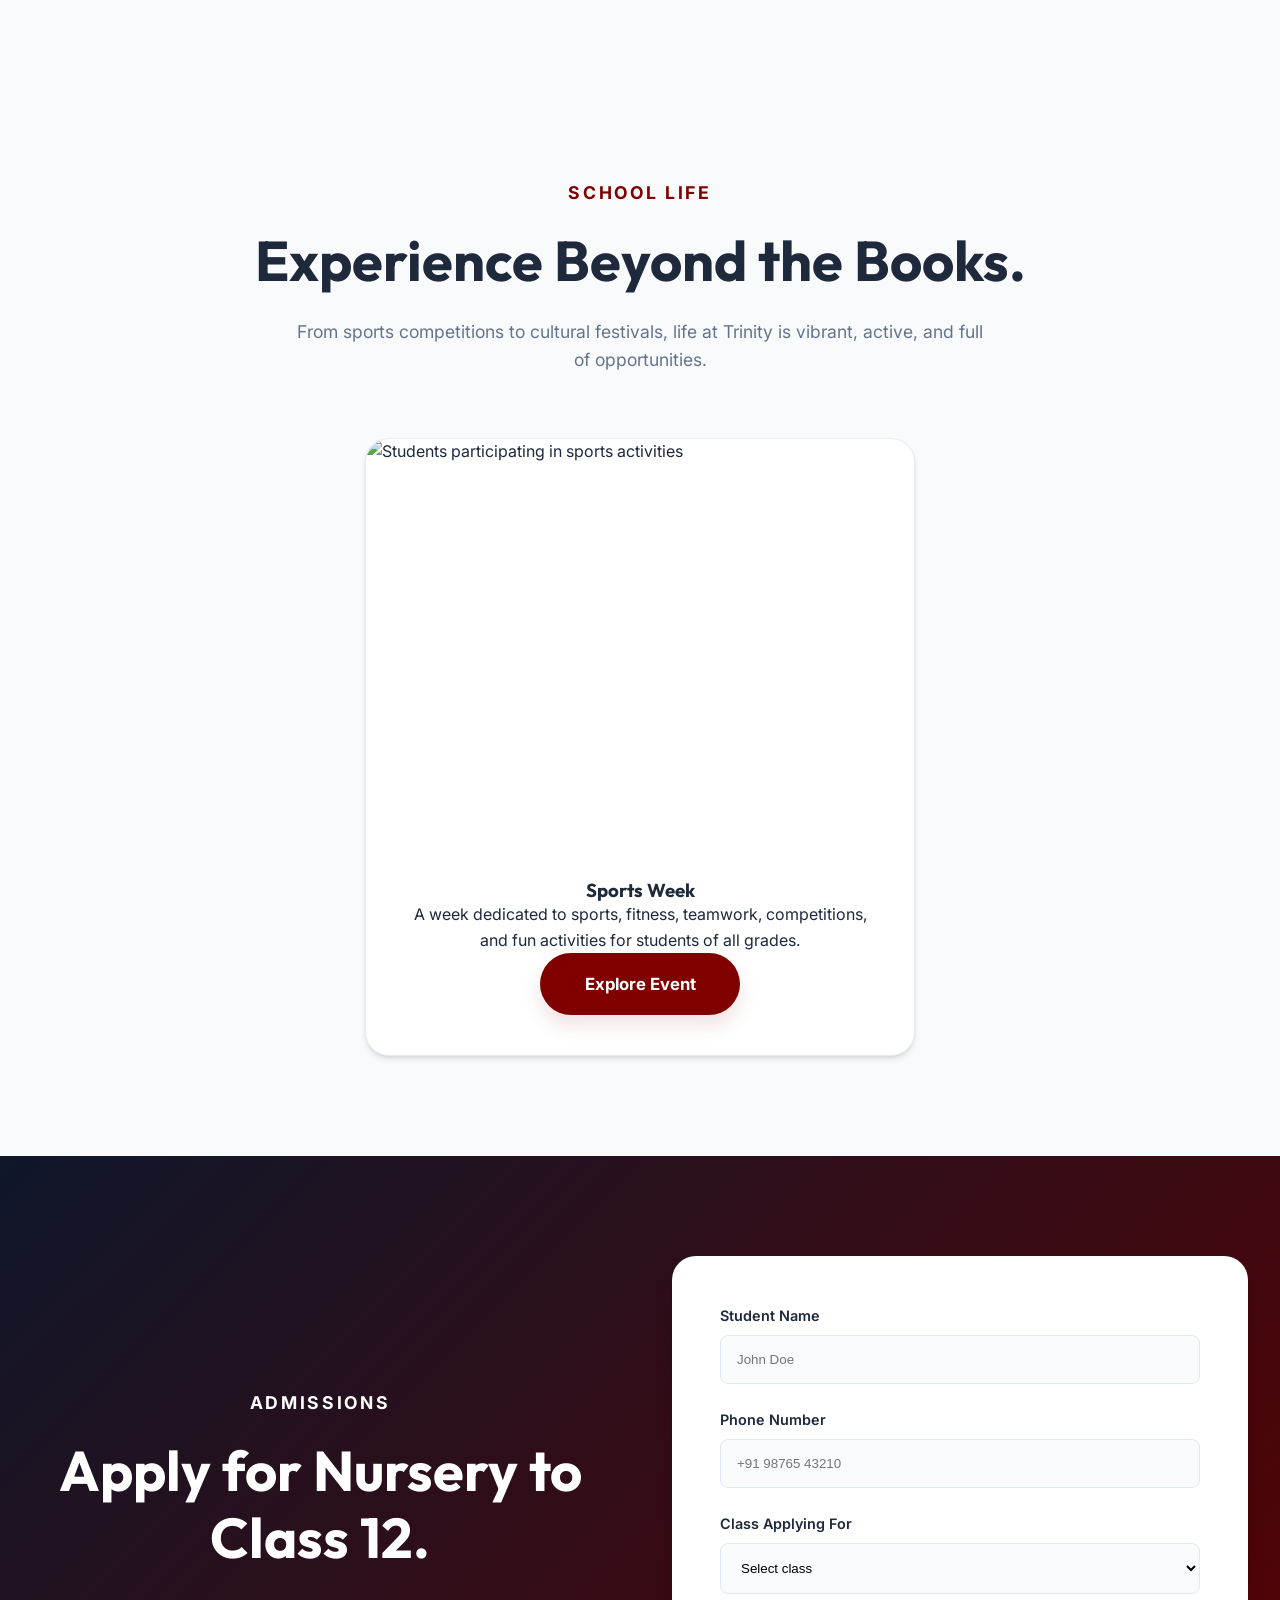
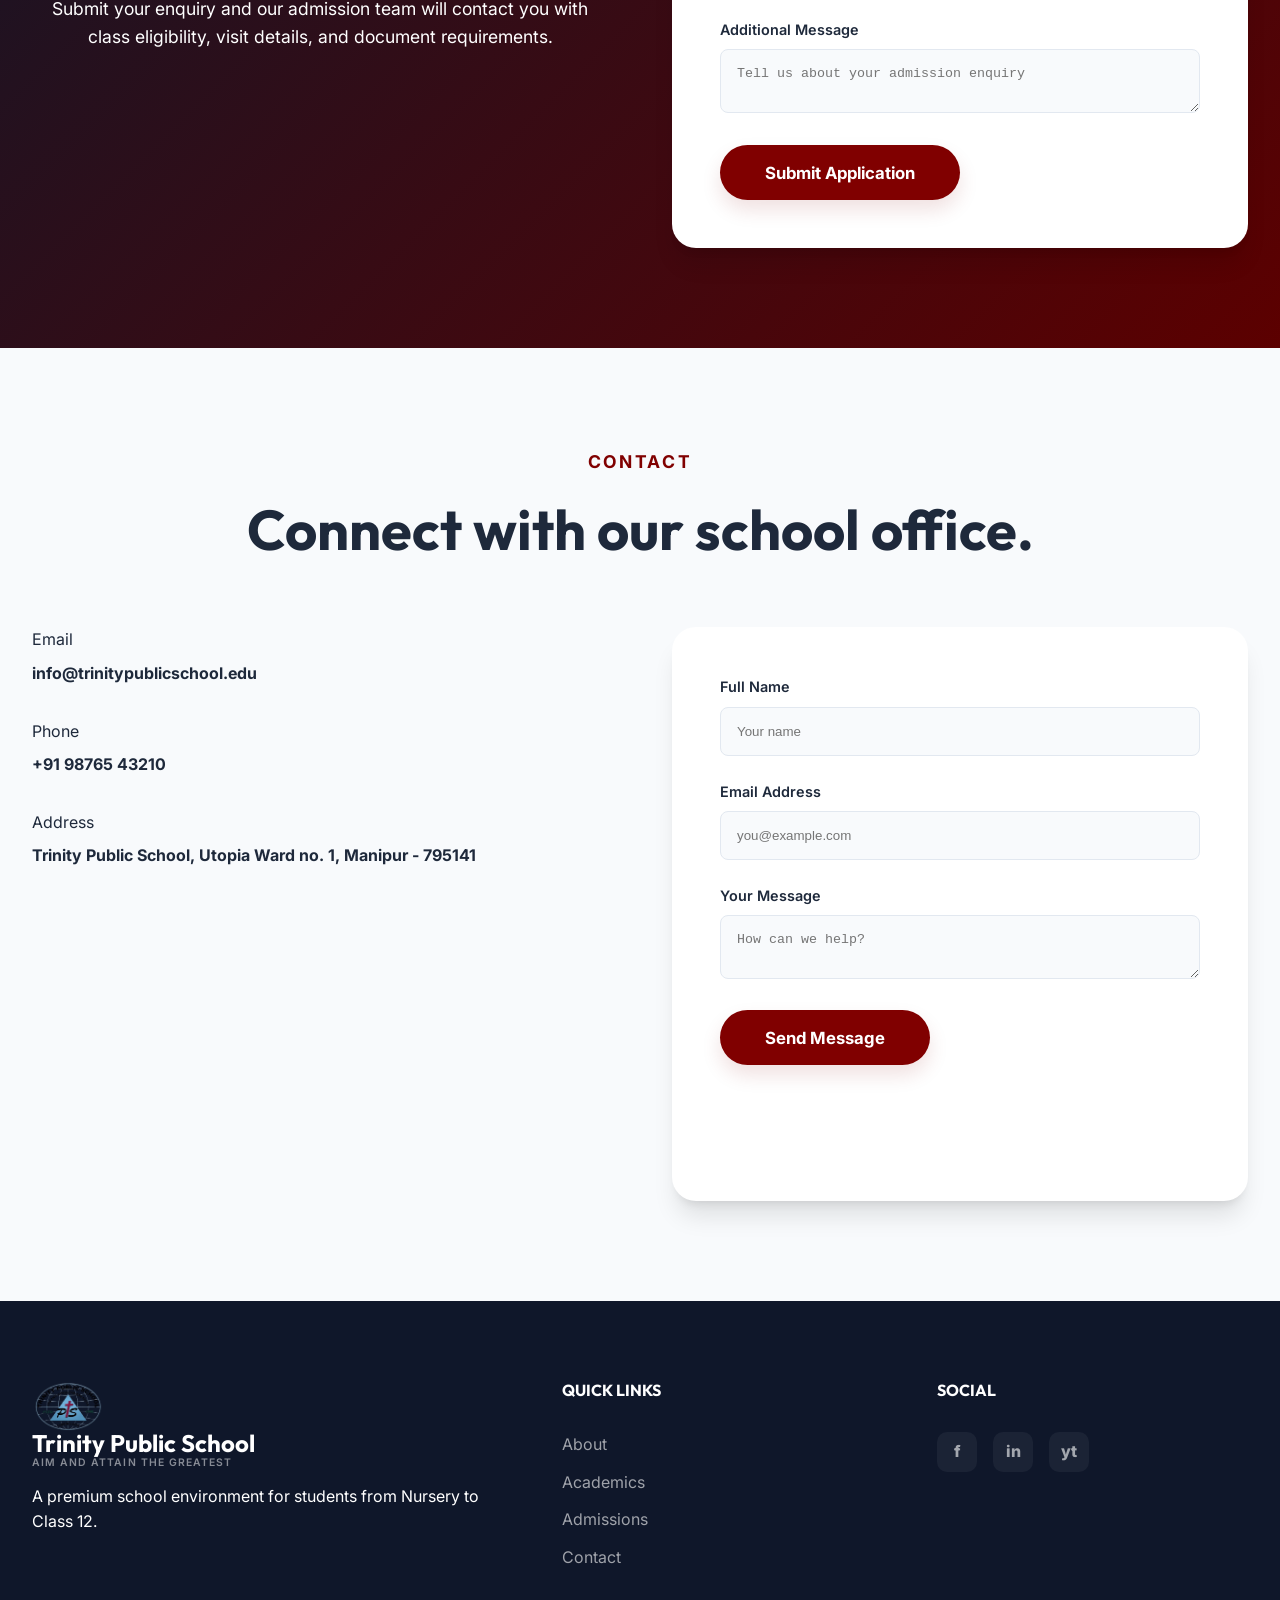
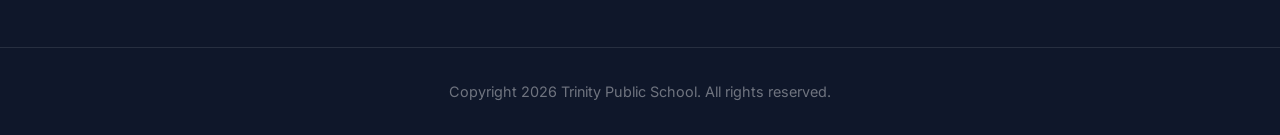
==== commit d2eca401: "feat: implement responsive navigation dropdowns and add Sports Week gallery pages with new image ass" ====
--- a/index.html
+++ b/index.html
@@ -33,13 +33,41 @@
       </a>
 
       <nav class="nav-menu" id="navMenu" aria-label="Main navigation">
-        <a href="#home">Home</a>
-        <a href="#about">About</a>
-        <a href="#achievements">Achievements</a>
-        <a href="#academics">Academics</a>
-        <a href="#school-life">School Life</a>
-        <a href="#admissions">Admissions</a>
-        <a href="#contact">Contact</a>
+        <div class="nav-item">
+          <a href="#home">Home</a>
+        </div>
+        <div class="nav-item">
+          <a href="#about">About Us</a>
+        </div>
+        <div class="nav-item dropdown">
+          <a href="#academics" class="dropdown-trigger">Academics <span class="chevron">▼</span></a>
+          <ul class="dropdown-menu">
+            <li><a href="#academics">Curriculum</a></li>
+            <li><a href="#academics">School Timings</a></li>
+            <li><a href="#admissions">Fees Information</a></li>
+            <li><a href="#academics">Academic Calendar</a></li>
+          </ul>
+        </div>
+        <div class="nav-item dropdown">
+          <a href="#school-life" class="dropdown-trigger">Campus Life <span class="chevron">▼</span></a>
+          <ul class="dropdown-menu">
+            <li><a href="ExploreCampus.html">Explore Campus</a></li>
+            <li><a href="SportsWeek/SportsWeek.html">Sports Week</a></li>
+            <li><a href="#school-life">Gallery</a></li>
+            <li><a href="achievements.html">Achievements</a></li>
+          </ul>
+        </div>
+        <div class="nav-item dropdown">
+          <a href="#admissions" class="dropdown-trigger">Updates <span class="chevron">▼</span></a>
+          <ul class="dropdown-menu">
+            <li><a href="#home">Notices</a></li>
+            <li><a href="#home">Circulars</a></li>
+            <li><a href="#admissions">Admissions Open</a></li>
+          </ul>
+        </div>
+        <div class="nav-item">
+          <a href="#contact">Contact</a>
+        </div>
       </nav>
       <button class="menu-toggle" id="menuToggle" type="button" aria-label="Open menu" aria-expanded="false">
         <span></span>
@@ -91,38 +119,35 @@
             <div class="hero-content"></div>
           </div>
         </div>
+
         <!-- Slide 5 -->
-        <div class="swiper-slide hero-slide no-zoom">
-          <div class="hero-image-overlay" style="background-image: url('images/Topper1.png');"></div>
-          <img src="images/Topper1.png" alt="Topper 1" class="topper-img-mobile">
+        <div class="swiper-slide hero-slide">
+          <div class="hero-image-overlay" style="background-image: url('images/Slide5.jpg');"></div>
           <div class="container hero-grid">
             <div class="hero-content"></div>
           </div>
         </div>
 
         <!-- Slide 6 -->
-        <div class="swiper-slide hero-slide no-zoom">
-          <div class="hero-image-overlay" style="background-image: url('images/Topper2.png');"></div>
-          <img src="images/Topper2.png" alt="Topper 2" class="topper-img-mobile">
+        <div class="swiper-slide hero-slide">
+          <div class="hero-image-overlay" style="background-image: url('images/Slide6.jpg');"></div>
           <div class="container hero-grid">
             <div class="hero-content"></div>
           </div>
         </div>
 
         <!-- Slide 7 -->
-        <div class="swiper-slide hero-slide no-zoom">
-          <div class="hero-image-overlay" style="background-image: url('images/Topper3.png');"></div>
-          <img src="images/Topper3.png" alt="Topper 3" class="topper-img-mobile">
+        <div class="swiper-slide hero-slide">
+          <div class="hero-image-overlay" style="background-image: url('images/Slide7.jpg');"></div>
           <div class="container hero-grid">
             <div class="hero-content"></div>
           </div>
         </div>
-      </div>
-
-      <!-- Slider Controls -->
-      <div class="swiper-pagination"></div>
-      <div class="swiper-button-prev"></div>
-      <div class="swiper-button-next"></div>
+
+        <!-- Slider Controls -->
+        <div class="swiper-pagination"></div>
+        <div class="swiper-button-prev"></div>
+        <div class="swiper-button-next"></div>
     </section>
 
     <!-- Announcement Bar -->
@@ -218,10 +243,10 @@
           <!-- Founder -->
           <div class="leadership-card reveal">
             <div class="member-image">
-              <img src="images/founder.png" alt="Founder">
+              <img src="images/Founder.jpeg" alt="Founder">
             </div>
             <div class="member-info">
-              <h3>Dr. A.K. Sharma</h3>
+              <h3>Dr. R.K. Ragaisin</h3>
               <p class="designation">Founder & Chairman</p>
               <p class="quote">"Education is the most powerful weapon which you can use to change the world."</p>
             </div>
@@ -230,10 +255,10 @@
           <!-- Principal -->
           <div class="leadership-card reveal">
             <div class="member-image">
-              <img src="images/principal.png" alt="Principal">
+              <img src="images/Principal.jpeg" alt="Principal">
             </div>
             <div class="member-info">
-              <h3>Mrs. Sarah Johnson</h3>
+              <h3>Mrs. Gongcham Pamei</h3>
               <p class="designation">Principal</p>
               <p class="quote">"We strive to create an environment where every child feels valued and empowered."</p>
             </div>
@@ -242,10 +267,10 @@
           <!-- Vice Principal -->
           <div class="leadership-card reveal">
             <div class="member-image">
-              <img src="images/vice-principal.png" alt="Vice Principal">
+              <img src="images/VicePrincipal.jpeg" alt="Vice Principal">
             </div>
             <div class="member-info">
-              <h3>Ms. Elena Rodriguez</h3>
+              <h3>Mrs. Kiuguiliu Gonmei</h3>
               <p class="designation">Vice Principal</p>
               <p class="quote">"Our focus is on holistic development and preparing students for the challenges of
                 tomorrow."</p>
--- a/style.css
+++ b/style.css
@@ -234,6 +234,11 @@
 .nav-menu {
   display: flex;
   gap: 1.5rem;
+  align-items: center;
+}
+
+.nav-item {
+  position: relative;
 }
 
 .nav-menu a {
@@ -241,7 +246,10 @@
   font-size: 0.9rem;
   color: #334155;
   padding: 0.5rem 0;
-  position: relative;
+  display: inline-flex;
+  align-items: center;
+  gap: 0.3rem;
+  transition: var(--transition);
 }
 
 .nav-menu a:hover,
@@ -249,20 +257,58 @@
   color: var(--primary);
 }
 
-.nav-menu a::after {
-  content: '';
+.chevron {
+  font-size: 0.7rem;
+  transition: transform 0.3s ease;
+}
+
+/* Dropdown Menu Desktop */
+.dropdown-menu {
   position: absolute;
-  bottom: 0;
-  left: 0;
-  width: 0;
-  height: 2px;
-  background: var(--primary);
-  transition: var(--transition);
-}
-
-.nav-menu a:hover::after,
-.nav-menu a.active::after {
+  top: 100%;
+  left: 50%;
+  transform: translateX(-50%) translateY(10px);
+  background: white;
+  min-width: 220px;
+  border-radius: var(--radius-md);
+  box-shadow: var(--shadow-lg);
+  padding: 0.75rem 0;
+  opacity: 0;
+  visibility: hidden;
+  transition: all 0.3s cubic-bezier(0.4, 0, 0.2, 1);
+  list-style: none;
+  z-index: 1000;
+  border: 1px solid rgba(0, 0, 0, 0.05);
+}
+
+.dropdown:hover .dropdown-menu {
+  opacity: 1;
+  visibility: visible;
+  transform: translateX(-50%) translateY(0);
+}
+
+.dropdown:hover .chevron {
+  transform: rotate(180deg);
+}
+
+.dropdown-menu li a {
+  display: block;
+  padding: 0.75rem 1.5rem;
+  color: var(--text-main);
+  font-weight: 500;
+  font-size: 0.85rem;
+  transition: all 0.2s ease;
   width: 100%;
+}
+
+.dropdown-menu li a:hover {
+  background: var(--bg-alt);
+  color: var(--primary);
+  padding-left: 1.75rem;
+}
+
+.dropdown-menu li a::after {
+  display: none;
 }
 
 .menu-toggle {
@@ -273,6 +319,13 @@
   border: none;
   cursor: pointer;
   padding: 5px;
+  z-index: 1100;
+}
+
+@media (max-width: 991px) {
+  .menu-toggle {
+    display: flex;
+  }
 }
 
 .menu-toggle span {
@@ -282,6 +335,127 @@
   background: var(--text-main);
   transition: var(--transition);
   transform-origin: center;
+}
+
+.menu-toggle.active span:nth-child(1) {
+  transform: translateY(7px) rotate(45deg);
+}
+
+.menu-toggle.active span:nth-child(2) {
+  opacity: 0;
+}
+
+.menu-toggle.active span:nth-child(3) {
+  transform: translateY(-7px) rotate(-45deg);
+}
+
+/* Menu Overlay */
+.menu-overlay {
+  position: fixed;
+  inset: 0;
+  background: rgba(15, 23, 42, 0.4);
+  backdrop-filter: blur(4px);
+  z-index: 999;
+  opacity: 0;
+  visibility: hidden;
+  transition: var(--transition);
+}
+
+.menu-overlay.visible {
+  opacity: 1;
+  visibility: visible;
+}
+
+/* Mobile Nav Styles Refined */
+@media (max-width: 991px) {
+  .nav-menu {
+    position: fixed;
+    top: 0;
+    right: -100%;
+    width: 320px;
+    height: 100vh;
+    background: white;
+    flex-direction: column;
+    padding: 100px 1.5rem 2rem;
+    gap: 0.5rem;
+    transition: transform 0.4s cubic-bezier(0.4, 0, 0.2, 1);
+    align-items: flex-start;
+    overflow-y: auto;
+    box-shadow: -10px 0 30px rgba(0, 0, 0, 0.1);
+    z-index: 1050;
+  }
+
+  .nav-menu.open {
+    right: 0;
+    transform: translateX(0);
+  }
+
+  .nav-item {
+    width: 100%;
+    border-bottom: 1px solid rgba(0, 0, 0, 0.05);
+  }
+
+  .nav-item:last-child {
+    border-bottom: none;
+  }
+
+  .nav-menu a {
+    font-size: 1.05rem;
+    width: 100%;
+    padding: 1rem 0.5rem;
+    display: flex;
+    justify-content: space-between;
+    align-items: center;
+    color: var(--text-main);
+    font-weight: 600;
+  }
+
+  .dropdown-menu {
+    position: static !important;
+    width: 100%;
+    min-width: 100%;
+    transform: none !important;
+    left: auto !important;
+    top: auto !important;
+    opacity: 1;
+    visibility: visible;
+    box-shadow: none;
+    padding: 0;
+    max-height: 0;
+    overflow: hidden;
+    transition: max-height 0.4s cubic-bezier(0.4, 0, 0.2, 1);
+    border: none;
+    background: #f8f8f8;
+    border-radius: 12px;
+    margin: 0;
+    display: block; /* Ensure it's in flow */
+  }
+
+  .dropdown.active .dropdown-menu {
+    max-height: 600px;
+    margin-top: 10px;
+    margin-bottom: 10px;
+    padding: 10px 0;
+  }
+
+  .dropdown.active .chevron {
+    transform: rotate(180deg);
+    color: var(--primary);
+  }
+
+  .dropdown-menu li a {
+    display: block;
+    width: 100%;
+    padding: 12px 20px;
+    font-size: 0.95rem;
+    font-weight: 500;
+    color: var(--text-muted);
+  }
+
+  .dropdown-menu li a:hover {
+    padding-left: 25px;
+    background: rgba(0, 0, 0, 0.02);
+  }
 }
 
 /* ---------------------------------------------------------
